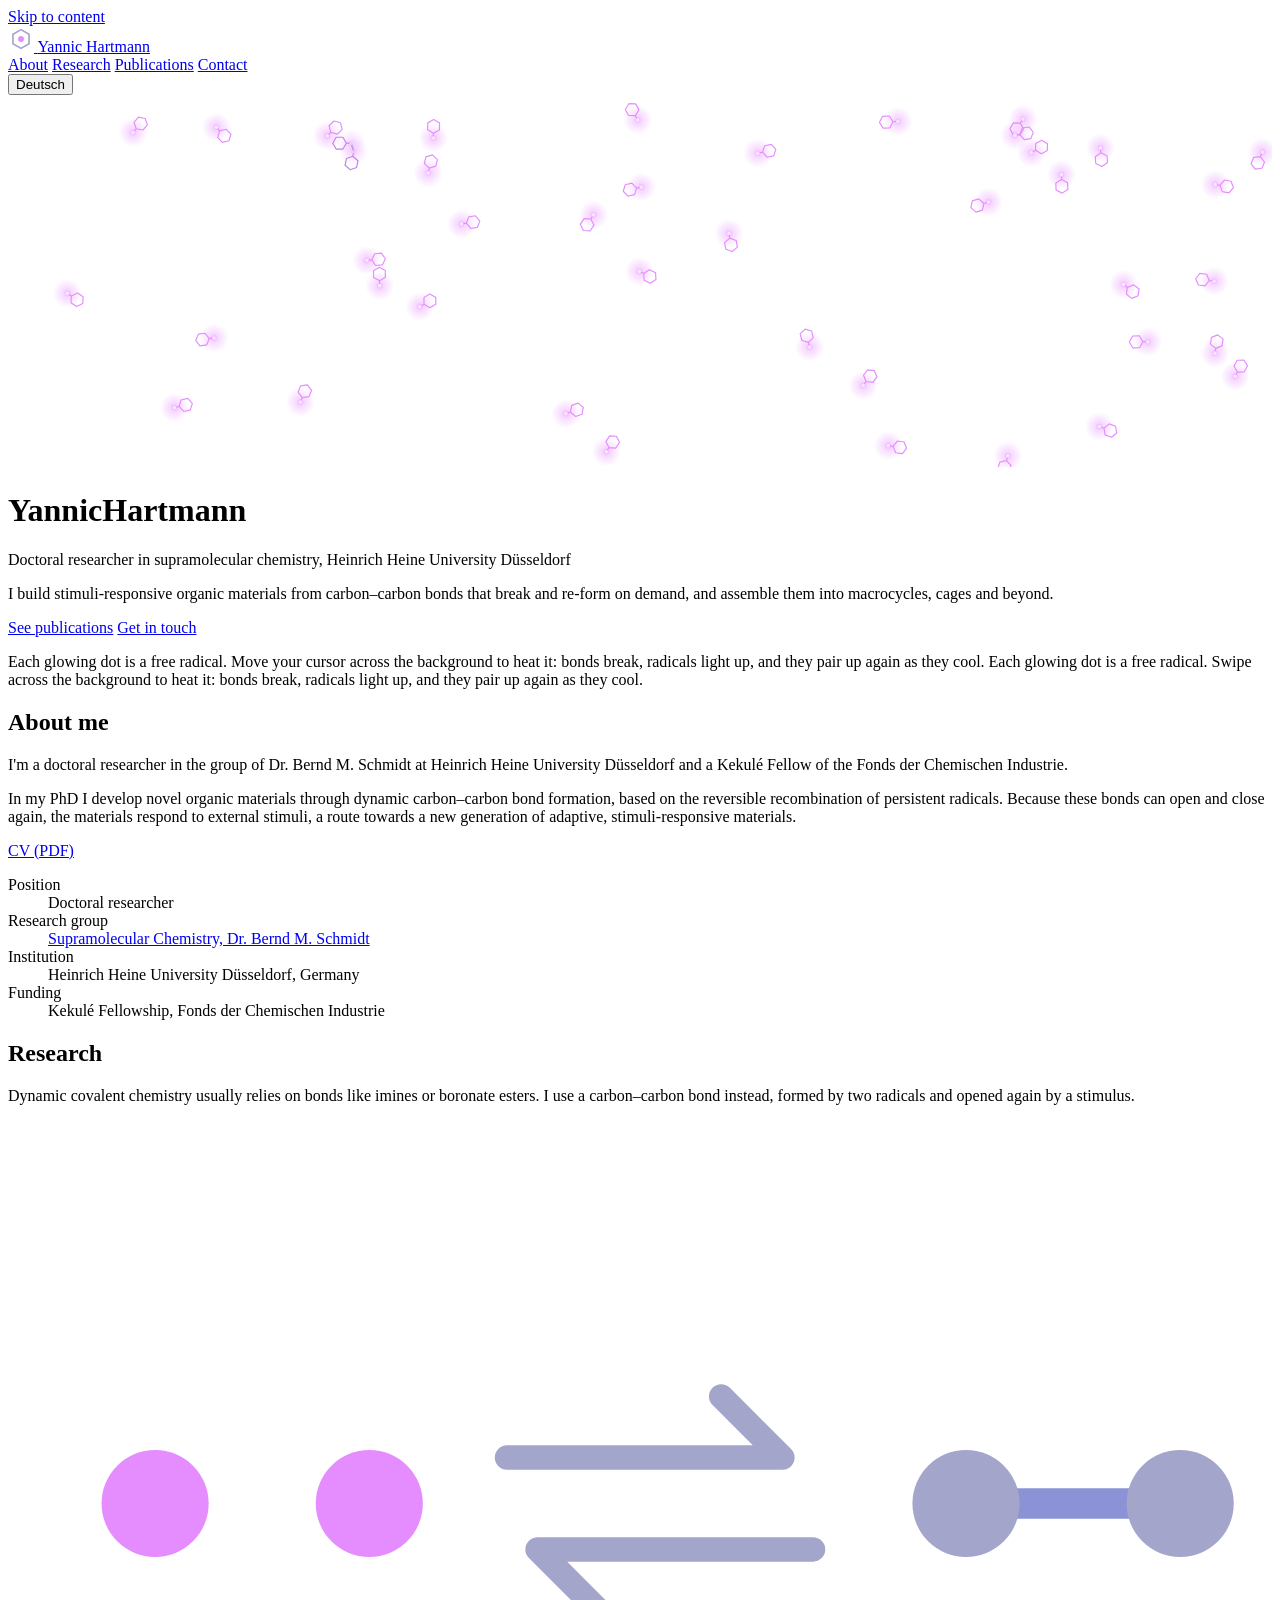
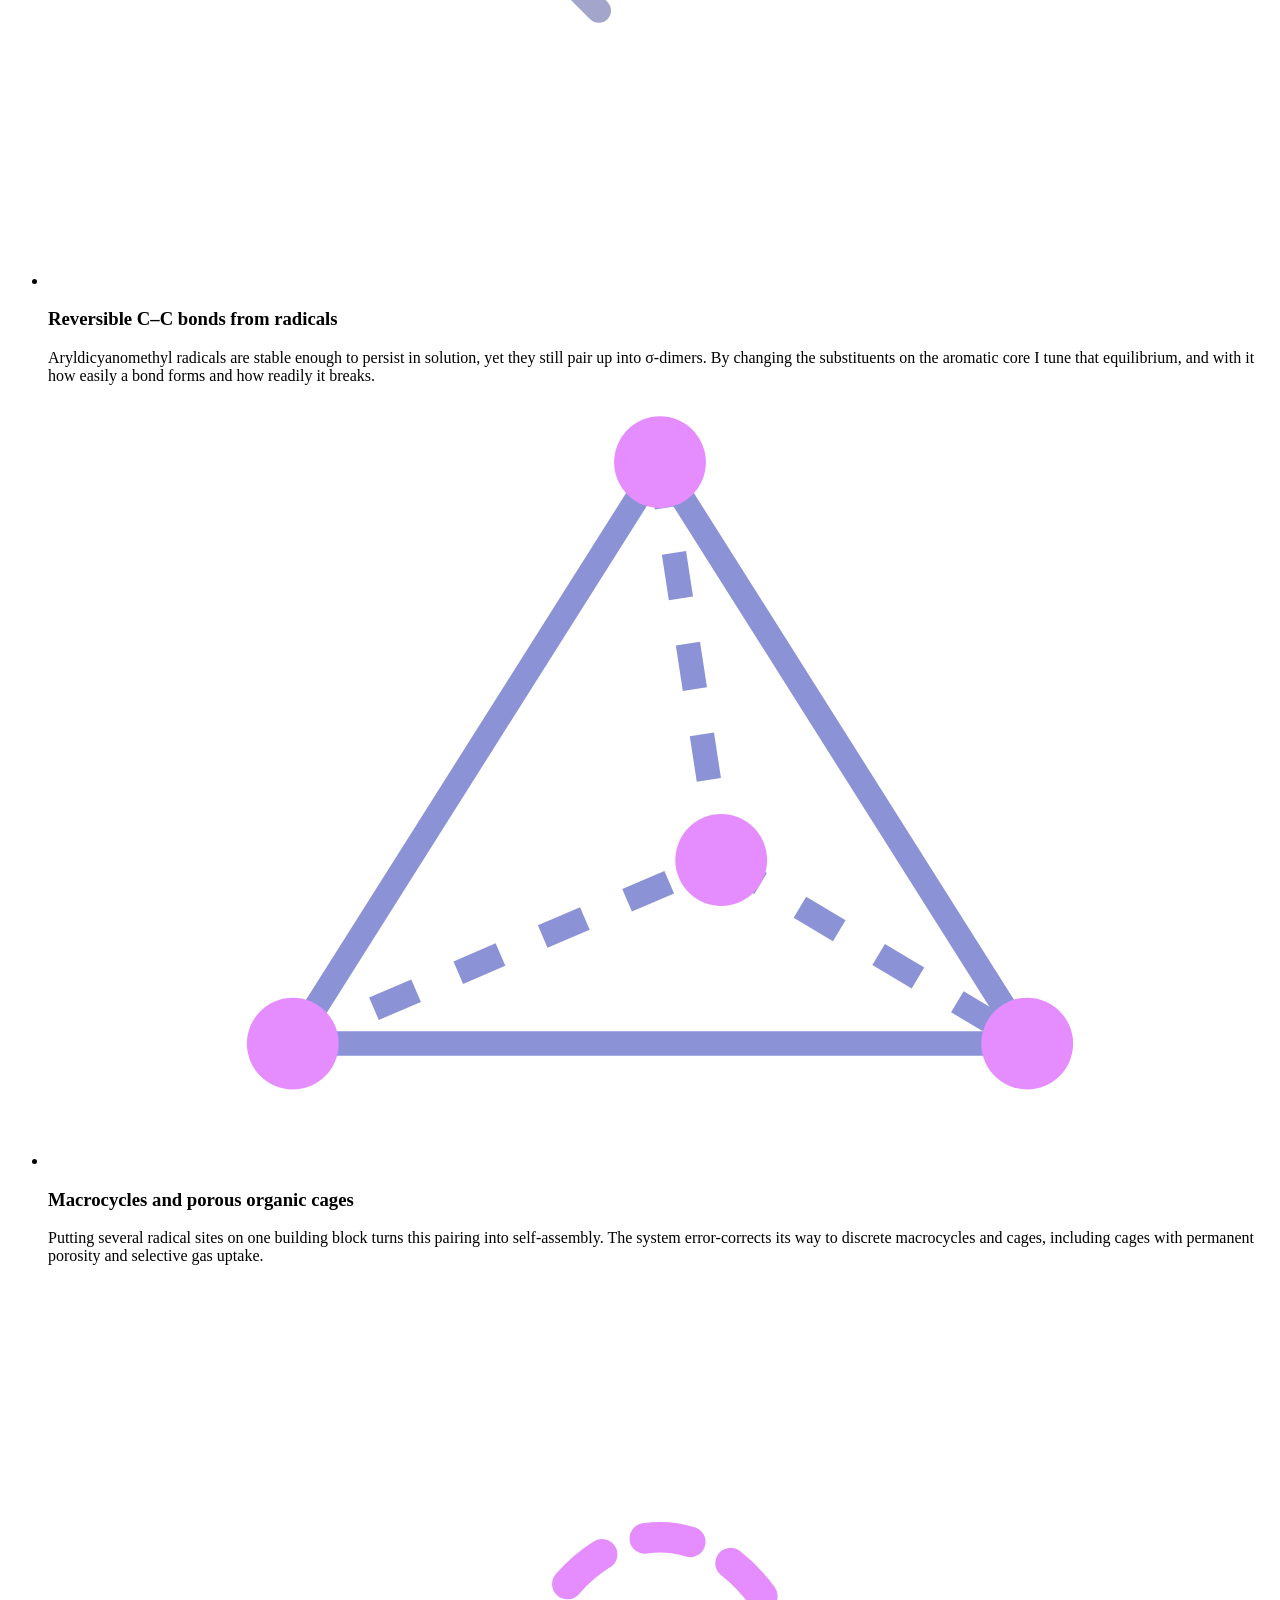
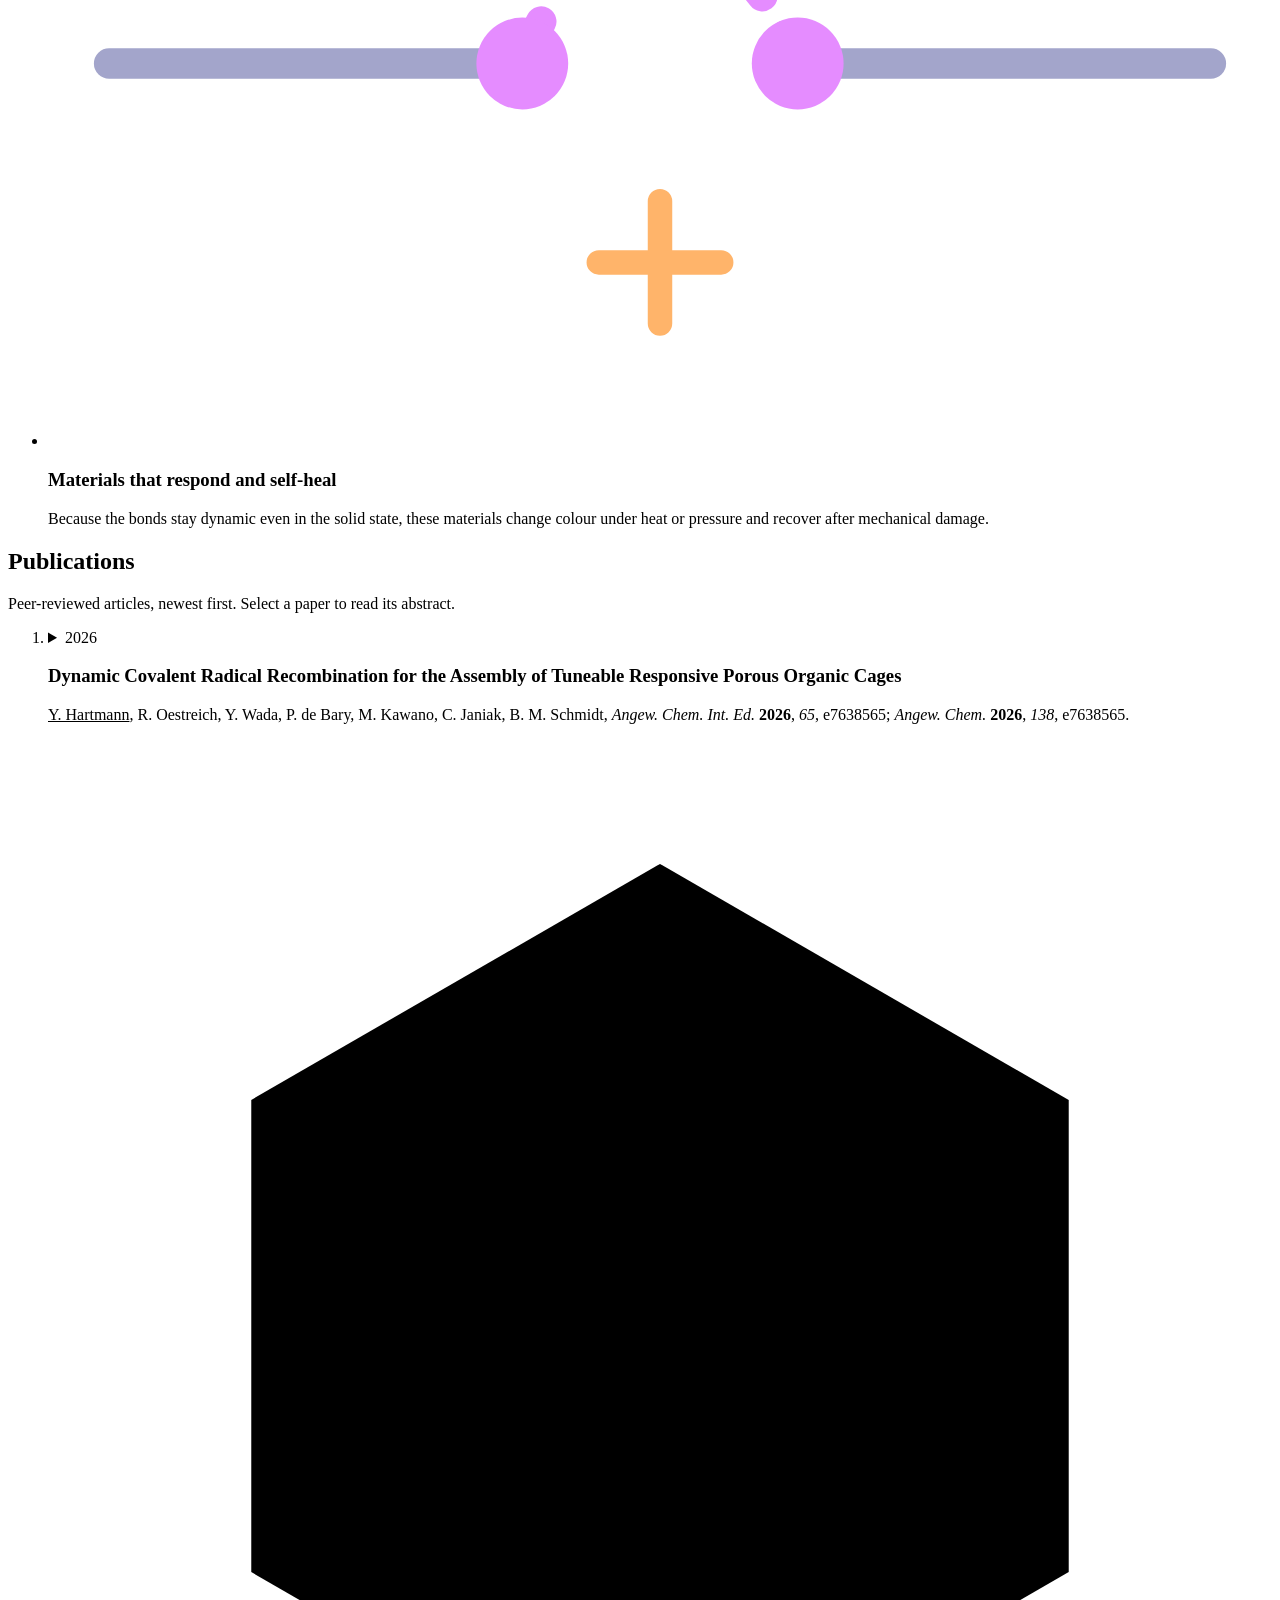
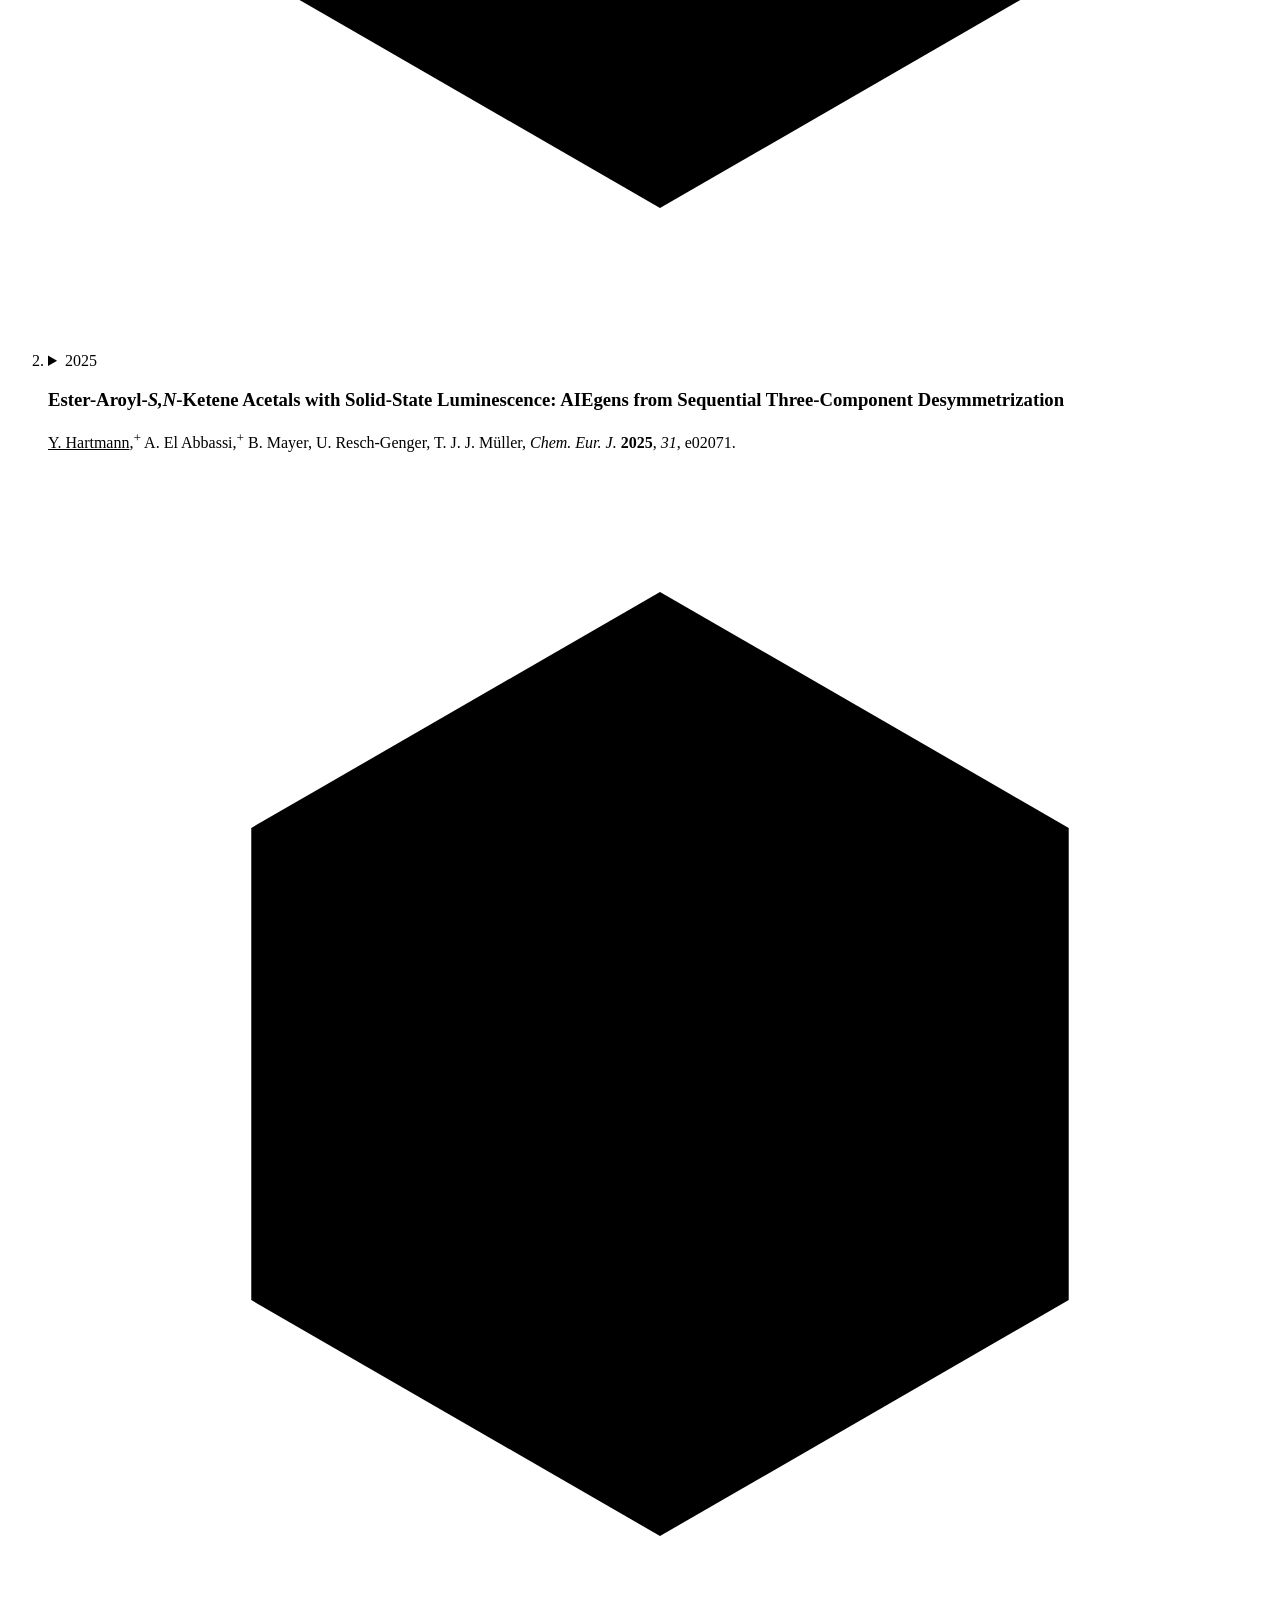
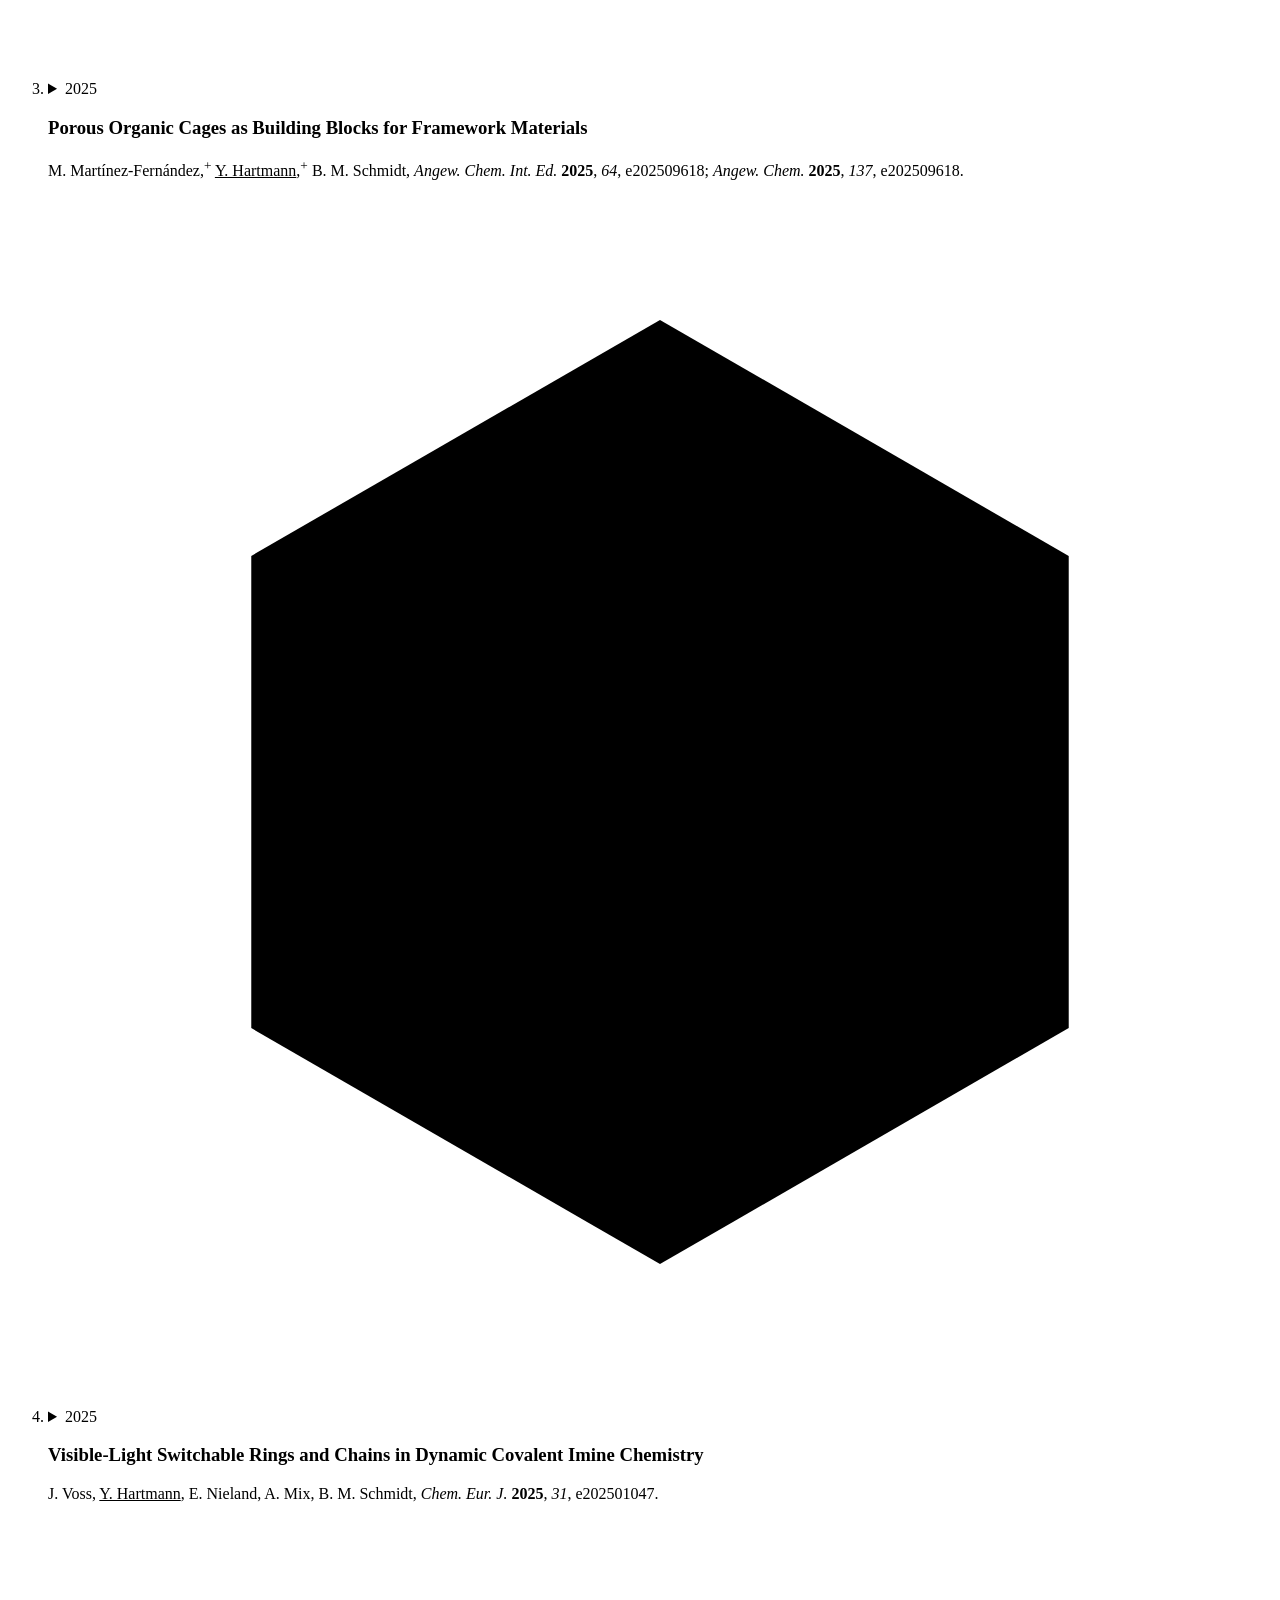
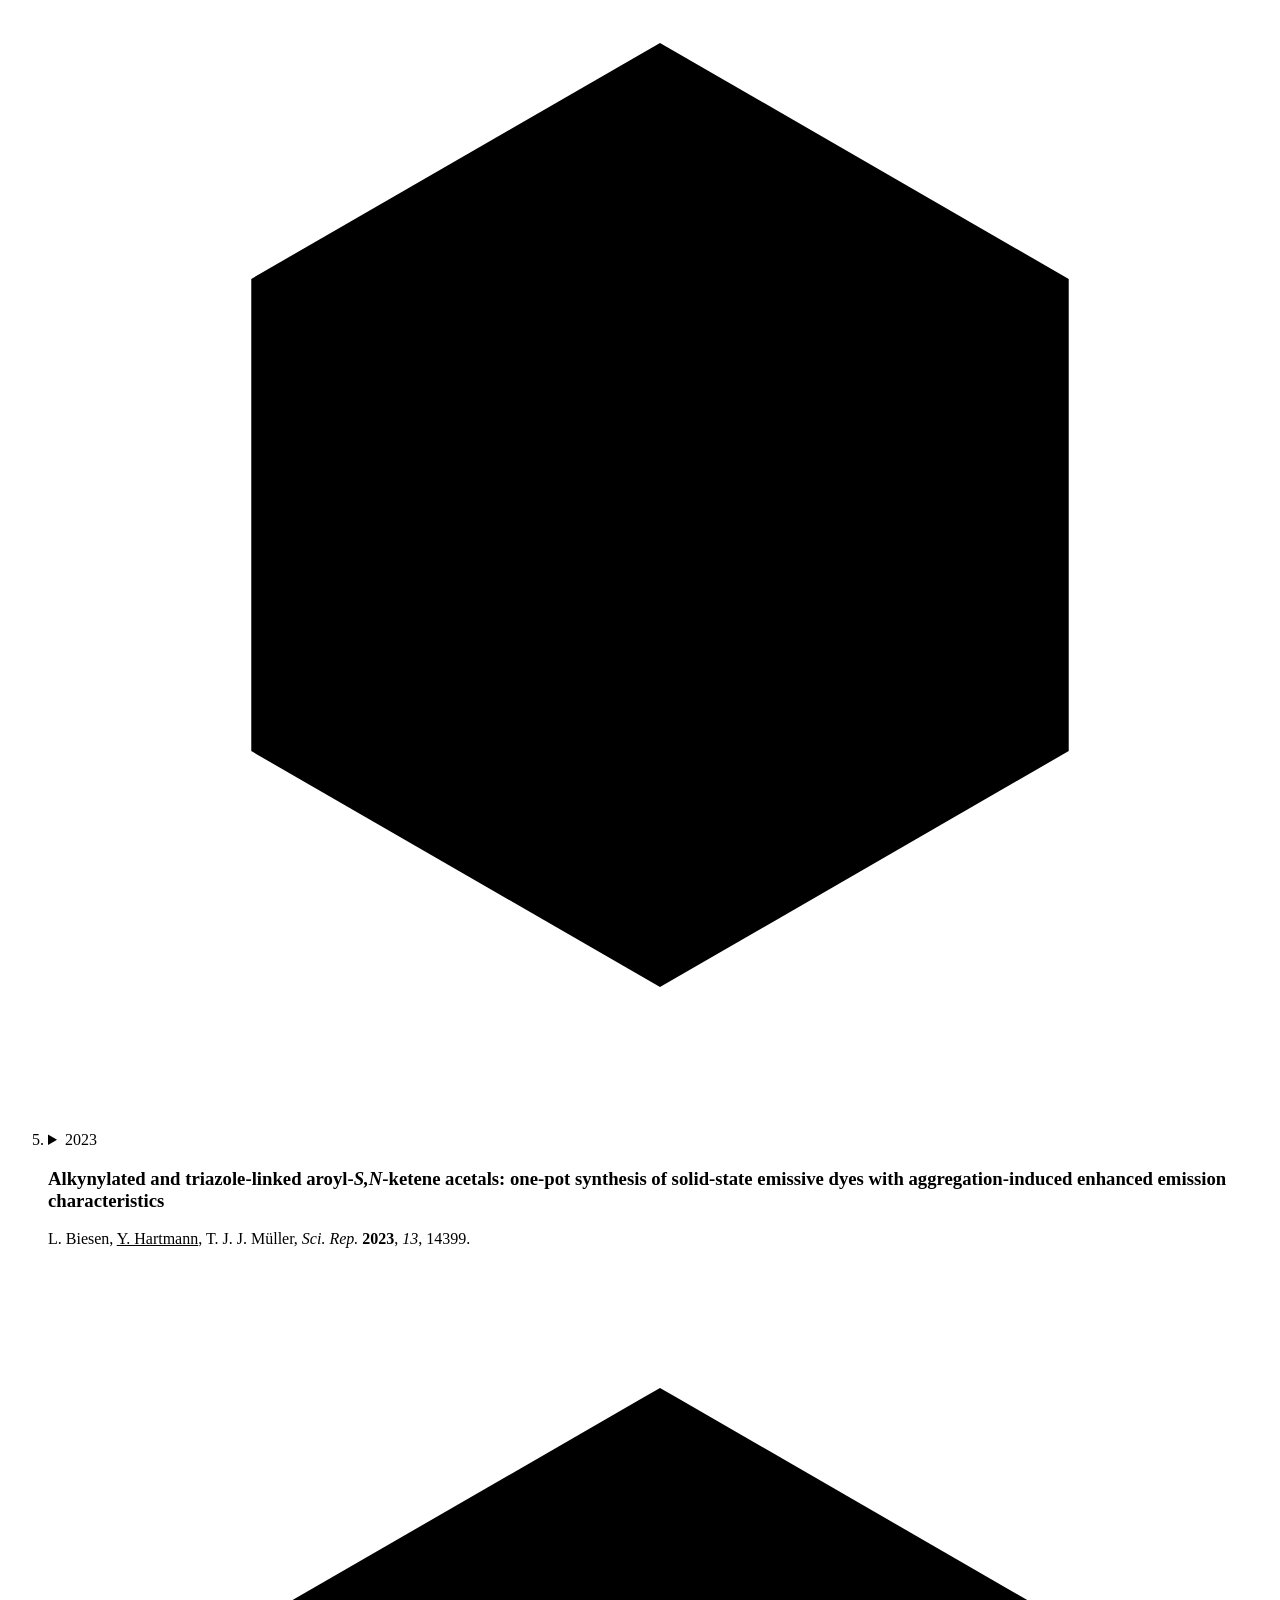
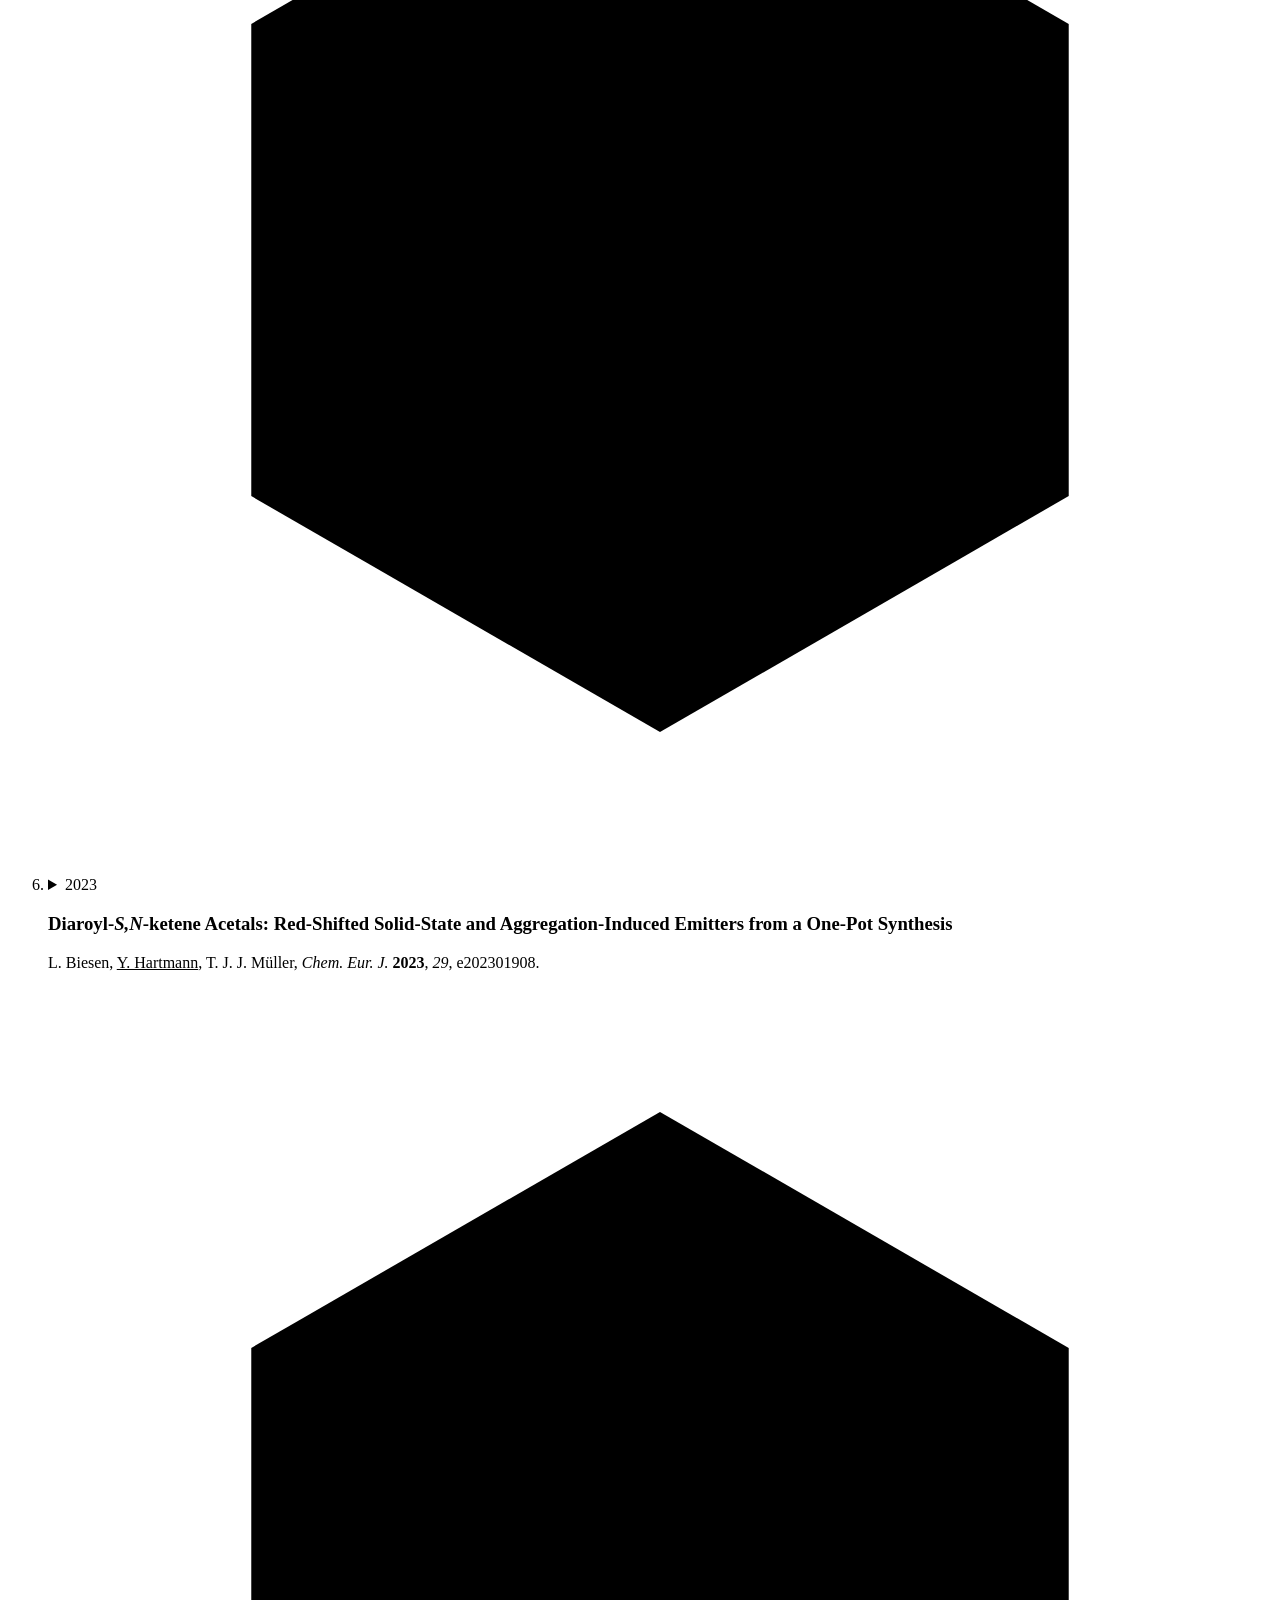
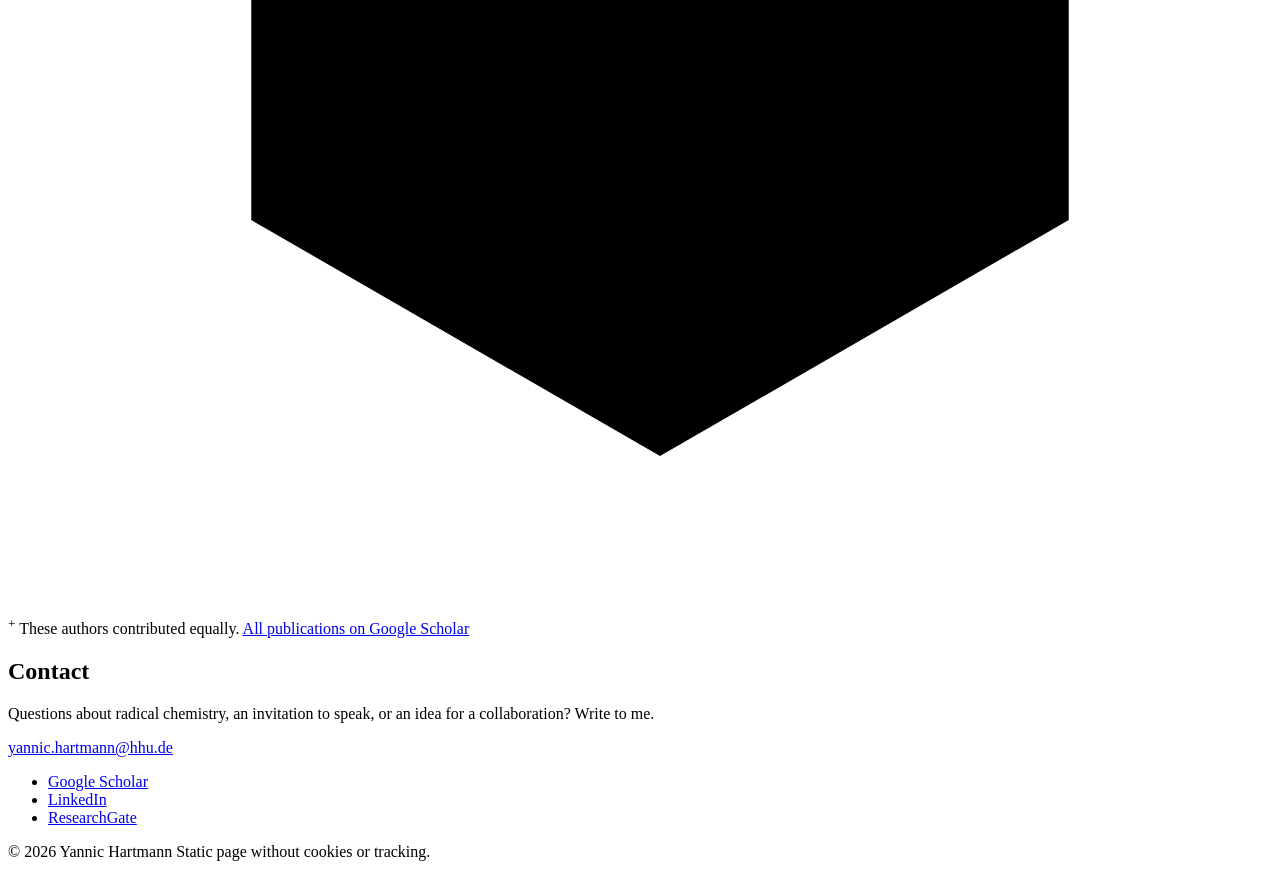
==== index.html @ 236045eb "Add LinkedIn and ResearchGate profile links Co-Authored-By: Claude Opus 5.5 <noreply@anthropic.com> " ====
<!doctype html>
<html lang="en" data-title-en="Yannic Hartmann | Chemist" data-title-de="Yannic Hartmann | Chemiker">
<head>
<meta charset="utf-8">
<meta name="viewport" content="width=device-width, initial-scale=1">
<title>Yannic Hartmann | Chemist</title>
<meta name="description" content="Yannic Hartmann, doctoral researcher at Heinrich Heine University Düsseldorf. Stimuli-responsive organic materials, macrocycles and porous organic cages built from reversible carbon–carbon bonds.">
<meta name="author" content="Yannic Hartmann">
<meta property="og:type" content="profile">
<meta property="og:title" content="Yannic Hartmann | Chemist">
<meta property="og:description" content="Stimuli-responsive organic materials, macrocycles and porous cages built from reversible carbon–carbon bonds.">
<meta name="theme-color" content="#12142e">
<link rel="icon" href="data:image/svg+xml,%3Csvg xmlns='http://www.w3.org/2000/svg' viewBox='0 0 32 32'%3E%3Crect width='32' height='32' rx='7' fill='%2312142e'/%3E%3Cpath d='M16 7l7.8 4.5v9L16 25l-7.8-4.5v-9z' fill='none' stroke='%23a3a5cb' stroke-width='2'/%3E%3Ccircle cx='16' cy='16' r='3.4' fill='%23e58cff'/%3E%3C/svg%3E">
<link rel="preload" href="assets/fonts/bricolage-grotesque.woff2" as="font" type="font/woff2" crossorigin>
<link rel="stylesheet" href="assets/site.css">

<script type="application/ld+json">
{
  "@context": "https://schema.org",
  "@type": "Person",
  "name": "Yannic Hartmann",
  "jobTitle": "Doctoral researcher",
  "email": "mailto:yannic.hartmann@hhu.de",
  "affiliation": { "@type": "CollegeOrUniversity", "name": "Heinrich Heine University Düsseldorf" },
  "alumniOf": [{ "@type": "CollegeOrUniversity", "name": "Heinrich Heine University Düsseldorf" }],
  "knowsAbout": ["Dynamic covalent chemistry", "Organic radicals", "Porous organic cages", "Macrocycles", "Stimuli-responsive materials"],
  "sameAs": [
    "https://scholar.google.com/citations?user=TXHZ7csAAAAJ",
    "https://www.linkedin.com/in/yannic-hartmann-804441383",
    "https://www.researchgate.net/profile/Yannic-Hartmann"
  ]
}
</script>
</head>
<body>
<a class="skip" href="#main" data-i18n="skip">Skip to content</a>

<header class="site-header">
  <div class="wrap">
    <a class="brand" href="#top" aria-label="Yannic Hartmann, home">
      <svg width="26" height="26" viewBox="0 0 32 32" aria-hidden="true"><path d="M16 4.5l9.9 5.75v11.5L16 27.5l-9.9-5.75v-11.5z" fill="none" stroke="#a3a5cb" stroke-width="2"/><circle cx="16" cy="16" r="3.6" fill="#e58cff"/></svg>
      <span>Yannic Hartmann</span>
    </a>
    <nav class="nav" aria-label="Main">
      <a href="#about" data-i18n="nav.about">About</a>
      <a href="#research" data-i18n="nav.research">Research</a>
      <a href="#publications" data-i18n="nav.pubs">Publications</a>
      <a href="#contact" data-i18n="nav.contact">Contact</a>
    </nav>
    <button class="lang" type="button" id="lang-toggle" aria-label="Auf Deutsch wechseln" lang="de">Deutsch</button>
  </div>
</header>

<main id="main">
  <div class="hero" id="top">
    <canvas id="net" aria-hidden="true"></canvas>
    <div class="wrap hero-content">
      <h1><span>Yannic</span><span>Hartmann</span></h1>
      <p class="role" data-i18n="hero.role">Doctoral researcher in supramolecular chemistry, Heinrich Heine University Düsseldorf</p>
      <p class="lead" data-i18n="hero.lead">I build stimuli-responsive organic materials from carbon–carbon bonds that break and re-form on demand, and assemble them into macrocycles, cages and beyond.</p>
      <div class="actions">
        <a class="btn btn-primary" href="#publications" data-i18n="hero.cta1">See publications</a>
        <a class="btn" href="#contact" data-i18n="hero.cta2">Get in touch</a>
      </div>
      <p class="hint">
        <span class="mouse" data-i18n="hero.hintMouse">Each glowing dot is a free radical. Move your cursor across the background to heat it: bonds break, radicals light up, and they pair up again as they cool.</span>
        <span class="touch" data-i18n="hero.hintTouch">Each glowing dot is a free radical. Swipe across the background to heat it: bonds break, radicals light up, and they pair up again as they cool.</span>
      </p>
    </div>
  </div>

  <section id="about">
    <div class="wrap">
      <div class="section-head">
        <h2 data-i18n="about.h">About me</h2>
      </div>
      <div class="about-grid">
        <div class="about-text">
          <p data-i18n="about.p1">I'm a doctoral researcher in the group of Dr. Bernd M. Schmidt at Heinrich Heine University Düsseldorf and a Kekulé Fellow of the Fonds der Chemischen Industrie.</p>
          <p data-i18n="about.p2">In my PhD I develop novel organic materials through dynamic carbon–carbon bond formation, based on the reversible recombination of persistent radicals. Because these bonds can open and close again, the materials respond to external stimuli, a route towards a new generation of adaptive, stimuli-responsive materials.</p>
          <a class="btn-fill" href="cv/CV_Hartmann_Yannic.pdf" target="_blank" rel="noopener" data-i18n="about.cv">CV (PDF)</a>
        </div>
        <dl class="facts">
          <div><dt data-i18n="facts.pos">Position</dt><dd data-i18n="facts.posV">Doctoral researcher</dd></div>
          <div><dt data-i18n="facts.group">Research group</dt><dd><a href="https://www.supramolekularechemie.hhu.de/en/" data-i18n="facts.groupV">Supramolecular Chemistry, Dr. Bernd M. Schmidt</a></dd></div>
          <div><dt data-i18n="facts.inst">Institution</dt><dd data-i18n="facts.instV">Heinrich Heine University Düsseldorf, Germany</dd></div>
          <div><dt data-i18n="facts.fund">Funding</dt><dd data-i18n="facts.fundV">Kekulé Fellowship, Fonds der Chemischen Industrie</dd></div>
        </dl>
      </div>
    </div>
  </section>

  <section id="research">
    <div class="wrap">
      <div class="section-head">
        <h2 data-i18n="res.h">Research</h2>
        <p data-i18n="res.intro">Dynamic covalent chemistry usually relies on bonds like imines or boronate esters. I use a carbon–carbon bond instead, formed by two radicals and opened again by a stimulus.</p>
      </div>
      <ul class="themes">
        <li class="theme">
          <svg viewBox="0 0 80 50" aria-hidden="true">
            <circle cx="7" cy="25" r="3.5" fill="#e58cff"/><circle cx="21" cy="25" r="3.5" fill="#e58cff"/>
            <path d="M30 22h18l-4-4M50 28H32l4 4" fill="none" stroke="#a3a5cb" stroke-width="1.6" stroke-linecap="round" stroke-linejoin="round"/>
            <line x1="61" y1="25" x2="73" y2="25" stroke="#8b93d6" stroke-width="2"/>
            <circle cx="60" cy="25" r="3.5" fill="#a3a5cb"/><circle cx="74" cy="25" r="3.5" fill="#a3a5cb"/>
          </svg>
          <h3 data-i18n="res.t1">Reversible C–C bonds from radicals</h3>
          <p data-i18n="res.p1">Aryldicyanomethyl radicals are stable enough to persist in solution, yet they still pair up into σ-dimers. By changing the substituents on the aromatic core I tune that equilibrium, and with it how easily a bond forms and how readily it breaks.</p>
        </li>
        <li class="theme">
          <svg viewBox="0 0 80 50" aria-hidden="true">
            <g fill="none" stroke="#8b93d6" stroke-width="1.6" stroke-linejoin="round">
              <path d="M40 4L16 42L64 42Z"/><path d="M40 4L44 30L16 42M44 30L64 42" stroke-dasharray="3 3"/>
            </g>
            <circle cx="40" cy="4" r="3" fill="#e58cff"/><circle cx="16" cy="42" r="3" fill="#e58cff"/><circle cx="64" cy="42" r="3" fill="#e58cff"/><circle cx="44" cy="30" r="3" fill="#e58cff"/>
          </svg>
          <h3 data-i18n="res.t2">Macrocycles and porous organic cages</h3>
          <p data-i18n="res.p2">Putting several radical sites on one building block turns this pairing into self-assembly. The system error-corrects its way to discrete macrocycles and cages, including cages with permanent porosity and selective gas uptake.</p>
        </li>
        <li class="theme">
          <svg viewBox="0 0 80 50" aria-hidden="true">
            <line x1="4" y1="25" x2="30" y2="25" stroke="#a3a5cb" stroke-width="2" stroke-linecap="round"/>
            <line x1="50" y1="25" x2="76" y2="25" stroke="#a3a5cb" stroke-width="2" stroke-linecap="round"/>
            <path d="M31 25C35 14 45 14 49 25" fill="none" stroke="#e58cff" stroke-width="2" stroke-dasharray="3 3" stroke-linecap="round"/>
            <circle cx="31" cy="25" r="3" fill="#e58cff"/><circle cx="49" cy="25" r="3" fill="#e58cff"/>
            <path d="M40 34v8M36 38h8" stroke="#ffb46a" stroke-width="1.6" stroke-linecap="round"/>
          </svg>
          <h3 data-i18n="res.t3">Materials that respond and self-heal</h3>
          <p data-i18n="res.p3">Because the bonds stay dynamic even in the solid state, these materials change colour under heat or pressure and recover after mechanical damage.</p>
        </li>
      </ul>
    </div>
  </section>

  <section id="publications">
    <div class="wrap">
      <div class="section-head">
        <h2 data-i18n="pub.h">Publications</h2>
        <p data-i18n="pub.intro">Peer-reviewed articles, newest first. Select a paper to read its abstract.</p>
      </div>
      <ol class="pubs-list">
      <li class="pub">
        <details class="pub-d" id="pub-6">
          <summary>
            <span class="pub-year">2026</span>
            <span class="pub-head">
              <h3 class="pub-title">Dynamic Covalent Radical Recombination for the Assembly of Tuneable Responsive Porous Organic Cages</h3>
              <span class="pub-cite"><u>Y. Hartmann</u>, R. Oestreich, Y. Wada, P. de Bary, M. Kawano, C. Janiak, B. M. Schmidt, <i>Angew. Chem. Int. Ed.</i> <b>2026</b>, <i>65</i>, e7638565; <i>Angew. Chem.</i> <b>2026</b>, <i>138</i>, e7638565.</span>
            </span>
            <span class="pub-thumb"><img src="assets/pubs/2026-angew-cages.webp" alt="" loading="lazy" decoding="async"></span>
            <span class="pub-toggle"><svg viewBox="0 0 28 28" aria-hidden="true"><path class="hx" d="M14 3.2l9.35 5.4v10.8L14 24.8l-9.35-5.4V8.6z"/><circle class="dot" cx="14" cy="14" r="3.4"/></svg></span>
          </summary>
          <div class="pub-body has-fig">
          <div class="pub-abs">
            <p class="pub-label" data-i18n="pub.abstract">Abstract</p>
            <p>The construction of discrete organic cages via radical recombination offers a powerful yet underexplored route toward <i>stimuli</i>-responsive, C–C-linked molecular architectures. Here, we introduce aryldicyanomethyl radical dynamic covalent chemistry as a general strategy for the controlled assembly of porous organic cages. Systematic variation of a single substituent governs both radical and σ-bond stability as well as the resulting cage geometry, enabling precise, substituent-dependent control over cage topology and responsiveness. A thiophenoxy-substituted monomer <b>S</b> selectively affords a discrete Tri<sup>2</sup> dimer in 99% yield, whereas the <i>N</i>-methylaniline-substituted analogue <b>N</b> forms the tetrahedral Tri<sup>4</sup> tetramer in 83% yield. <b>N<sup>4</sup></b> possesses permanent porosity and pronounced selectivity for CO<sub>2</sub> and H<sub>2</sub> over CH<sub>4</sub> and N<sub>2</sub>, as confirmed by gas sorption experiments, arising from narrow pore apertures and strong host–guest interactions. Both cages display reversible mechano- and thermochromic behaviour. Moreover, the combination of a highly dynamic bond formation process with three-dimensional preorganisation of the cage enables efficient self-healing, which is markedly accelerated upon exposure to THF vapour. Collectively, these results establish radical recombination as an unexplored dynamic covalent motif for the synthesis of responsive organic cage architectures, enabling substituent-dependent fine-tuning of topology, stability, and material function through simple substituent modification.</p>
            <a class="btn-fill" href="https://doi.org/10.1002/anie.7638565" target="_blank" rel="noopener" data-i18n="pub.read">Read the paper</a>
            <p class="pub-credit">Abstract and graphical abstract © 2026 The Authors, <i>Angew. Chem. Int. Ed.</i>, Wiley-VCH, CC BY 4.0.</p>
          </div>
          <figure class="pub-fig"><img src="assets/pubs/2026-angew-cages.webp" width="1400" height="1160" alt="Graphical abstract: a tetrahedral porous organic cage assembled from aryldicyanomethyl radical building blocks" loading="lazy" decoding="async"></figure>
          </div>
        </details>
      </li>
      <li class="pub">
        <details class="pub-d" id="pub-5">
          <summary>
            <span class="pub-year">2025</span>
            <span class="pub-head">
              <h3 class="pub-title">Ester-Aroyl-<i>S,N</i>-Ketene Acetals with Solid-State Luminescence: AIEgens from Sequential Three-Component Desymmetrization</h3>
              <span class="pub-cite"><u>Y. Hartmann</u>,<sup>+</sup> A. El Abbassi,<sup>+</sup> B. Mayer, U. Resch-Genger, T. J. J. Müller, <i>Chem. Eur. J.</i> <b>2025</b>, <i>31</i>, e02071.</span>
            </span>
            <span class="pub-thumb"><img src="assets/pubs/2025-chem-aiegens.webp" alt="" loading="lazy" decoding="async"></span>
            <span class="pub-toggle"><svg viewBox="0 0 28 28" aria-hidden="true"><path class="hx" d="M14 3.2l9.35 5.4v10.8L14 24.8l-9.35-5.4V8.6z"/><circle class="dot" cx="14" cy="14" r="3.4"/></svg></span>
          </summary>
          <div class="pub-body has-fig">
          <div class="pub-abs">
            <p class="pub-label" data-i18n="pub.abstract">Abstract</p>
            <p>Di(hetero)aroyl dichlorides are desymmetrized upon sequential reaction with alcohols and 2-methyl <i>N</i>-benzyl thiazolium salts within the course of a one-pot three-component reaction yielding ester-substituted aroyl-<i>S,N</i>-ketene acetals under mild conditions in good yields. A prerequisite for the concise one-pot process is the different nucleophilicity of the alcohols and in situ generated <i>S,N</i>-ketene acetals. The resulting compounds are merocyanines with dominant charge-transfer absorption bands which are fluorescent in the solid state, but not in solution. In water/ethanol solvent mixtures of increasing water content, the water-insoluble dyes display typical aggregation-induced emission (AIE) characteristics. The water fraction inducing AIE as well as the emission color, and fluorescence quantum yield (Φ<sub>f</sub>) of the aggregated dyes can be controlled by the alcohol part of the ester moiety. Encapsulation into polystyrene nanoparticles can lead to a considerable increase of the fluorescence quantum yield Φ<sub>f</sub> to 30% as shown for a representatively chosen dye revealing the highest Φ<sub>f</sub> of 11% within the dye series in the water/ethanol mixtures and enabling the usage of these dyes as fluorescent reporters in aqueous environments.</p>
            <a class="btn-fill" href="https://doi.org/10.1002/chem.202502071" target="_blank" rel="noopener" data-i18n="pub.read">Read the paper</a>
            <p class="pub-credit">Abstract and graphical abstract © 2025 The Authors, <i>Chem. Eur. J.</i>, Wiley-VCH, CC BY 4.0.</p>
          </div>
          <figure class="pub-fig"><img src="assets/pubs/2025-chem-aiegens.webp" width="394" height="127" alt="Graphical abstract: one-pot desymmetrising synthesis of ester-aroyl-S,N-ketene acetals with aggregation-induced emission" loading="lazy" decoding="async"></figure>
          </div>
        </details>
      </li>
      <li class="pub">
        <details class="pub-d" id="pub-4">
          <summary>
            <span class="pub-year">2025</span>
            <span class="pub-head">
              <h3 class="pub-title">Porous Organic Cages as Building Blocks for Framework Materials</h3>
              <span class="pub-cite">M. Martínez-Fernández,<sup>+</sup> <u>Y. Hartmann</u>,<sup>+</sup> B. M. Schmidt, <i>Angew. Chem. Int. Ed.</i> <b>2025</b>, <i>64</i>, e202509618; <i>Angew. Chem.</i> <b>2025</b>, <i>137</i>, e202509618.</span>
            </span>
            <span class="pub-thumb"><img src="assets/pubs/2025-angew-review.webp" alt="" loading="lazy" decoding="async"></span>
            <span class="pub-toggle"><svg viewBox="0 0 28 28" aria-hidden="true"><path class="hx" d="M14 3.2l9.35 5.4v10.8L14 24.8l-9.35-5.4V8.6z"/><circle class="dot" cx="14" cy="14" r="3.4"/></svg></span>
          </summary>
          <div class="pub-body has-fig">
          <div class="pub-abs">
            <p class="pub-label" data-i18n="pub.abstract">Abstract</p>
            <p>Confined nanospaces play a fundamental role in nature, inspiring synthetic analogues that emulate biological precision and efficiency. Among these, porous crystalline materials such as covalent organic frameworks (COFs), metal-organic frameworks (MOFs), and molecular cage compounds have emerged as powerful platforms for catalysis, separation, and energy storage. Recent developments highlight the potential of porous organic cages (POCs) as modular building blocks for the construction of advanced materials. In this Minireview, their integration into extended frameworks, such as Cage-COFs and Cage-MOFs, is described, as they allow precise control over porosity and enhance chemical robustness. These hybrids merge the structural regularity of COFs with the discrete functionality of cages, enabling the design of lightweight, hierarchically organised materials. In addition, cage-containing polymers and supramolecular frameworks are discussed. Collectively, these developments position POCs as versatile synthons for next-generation porous materials, unlocking pathways toward functional, adaptive, and recyclable architectures.</p>
            <a class="btn-fill" href="https://doi.org/10.1002/anie.202509618" target="_blank" rel="noopener" data-i18n="pub.read">Read the paper</a>
            <p class="pub-credit">Abstract and graphical abstract © 2025 The Authors, <i>Angew. Chem. Int. Ed.</i>, Wiley-VCH, CC BY 4.0.</p>
          </div>
          <figure class="pub-fig"><img src="assets/pubs/2025-angew-review.webp" width="1400" height="1144" alt="Graphical abstract: porous organic cages linked into cage-COFs, cage-MOFs, cage-POPs and cage-polymer materials" loading="lazy" decoding="async"></figure>
          </div>
        </details>
      </li>
      <li class="pub">
        <details class="pub-d" id="pub-3">
          <summary>
            <span class="pub-year">2025</span>
            <span class="pub-head">
              <h3 class="pub-title">Visible-Light Switchable Rings and Chains in Dynamic Covalent Imine Chemistry</h3>
              <span class="pub-cite">J. Voss, <u>Y. Hartmann</u>, E. Nieland, A. Mix, B. M. Schmidt, <i>Chem. Eur. J.</i> <b>2025</b>, <i>31</i>, e202501047.</span>
            </span>
            <span class="pub-thumb"><img src="assets/pubs/2025-chem-imine.webp" alt="" loading="lazy" decoding="async"></span>
            <span class="pub-toggle"><svg viewBox="0 0 28 28" aria-hidden="true"><path class="hx" d="M14 3.2l9.35 5.4v10.8L14 24.8l-9.35-5.4V8.6z"/><circle class="dot" cx="14" cy="14" r="3.4"/></svg></span>
          </summary>
          <div class="pub-body has-fig">
          <div class="pub-abs">
            <p class="pub-label" data-i18n="pub.abstract">Abstract</p>
            <p>The self-assembly of red-light switchable, functionalised <i>ortho</i>-difluoroazobenzene isomers <i>E</i>-/<i>Z</i>-<b>A</b> with aliphatic diamines exhibits an alternating match/mismatch behaviour depending on the diamine's chain length. While even-numbered diamines exclusively form imine macrocycles with the <i>Z</i>-configured azobenzene isomer, odd-numbered diamines form photoswitchable, defined macrocycles. The formation of <i>Z</i>,<i>Z</i>-<b>A<sup>2</sup>X<sup>2</sup></b>-type macrocycles was demonstrated with butane-1,4- (<b>B</b>) and hexane-1,6-diamine (<b>H</b>), while additionally <i>E</i>,<i>E</i>-<b>A<sup>2</sup>X<sup>2</sup></b>-type macrocycles were obtained with propane-1,3- (<b>Pr</b>), pentane-1,5-diamine (<b>Pe</b>), and diethylene glycol bisamine (<b>O</b>), validated by single-crystal X-ray structures of <i>E</i>,<i>E</i>-<b>A<sup>2</sup>Pr<sup>2</sup></b> and <i>E</i>,<i>E</i>-<b>A<sup>2</sup>O<sup>2</sup></b>. The observed reactivity differences arise from the preferred conformations of the flexible diamines in solution, which alternate predictably with odd and even numbers of methylene groups, investigated by <sup>19</sup>F-DOSY NMR experiments, MALDI-MS measurements, and UV/Vis spectroscopy. These findings provide detailed insight into photoresponsive self-assembled systems and highlight the potential of azobenzenes in dynamic covalent chemistry, offering new opportunities for controlling structure and function in adaptive materials.</p>
            <a class="btn-fill" href="https://doi.org/10.1002/chem.202501047" target="_blank" rel="noopener" data-i18n="pub.read">Read the paper</a>
            <p class="pub-credit">Abstract and graphical abstract © 2025 The Authors, <i>Chem. Eur. J.</i>, Wiley-VCH, CC BY 4.0.</p>
          </div>
          <figure class="pub-fig"><img src="assets/pubs/2025-chem-imine.webp" width="1400" height="788" alt="Graphical abstract: red-light switchable azobenzene dialdehyde forming imine macrocycles with even- and odd-numbered diamines" loading="lazy" decoding="async"></figure>
          </div>
        </details>
      </li>
      <li class="pub">
        <details class="pub-d" id="pub-2">
          <summary>
            <span class="pub-year">2023</span>
            <span class="pub-head">
              <h3 class="pub-title">Alkynylated and triazole-linked aroyl-<i>S,N</i>-ketene acetals: one-pot synthesis of solid-state emissive dyes with aggregation-induced enhanced emission characteristics</h3>
              <span class="pub-cite">L. Biesen, <u>Y. Hartmann</u>, T. J. J. Müller, <i>Sci. Rep.</i> <b>2023</b>, <i>13</i>, 14399.</span>
            </span>
            
            <span class="pub-toggle"><svg viewBox="0 0 28 28" aria-hidden="true"><path class="hx" d="M14 3.2l9.35 5.4v10.8L14 24.8l-9.35-5.4V8.6z"/><circle class="dot" cx="14" cy="14" r="3.4"/></svg></span>
          </summary>
          <div class="pub-body">
          <div class="pub-abs">
            <p class="pub-label" data-i18n="pub.abstract">Abstract</p>
            <p>Alkynylated aroyl-<i>S,N</i>-ketene acetals are readily synthesized in mostly excellent yields by a Sonogashira reaction resulting in a substance library of more than 20 examples. Upon expansion of the reaction sequence by deprotection and concatenating of the copper-click reaction in a one-pot fashion, a library of 11 triazole-ligated aroyl-<i>S,N</i>-ketene acetals is readily accessible. All derivatives show pronounced solid-state emission and aggregation-induced emission properties depending on the nature of the alkynyl or the triazole substituents.</p>
            <a class="btn-fill" href="https://doi.org/10.1038/s41598-023-41146-w" target="_blank" rel="noopener" data-i18n="pub.read">Read the paper</a>
            <p class="pub-credit">Abstract © 2023 The Authors, <i>Sci. Rep.</i>, Springer Nature, CC BY 4.0.</p>
          </div>
          </div>
        </details>
      </li>
      <li class="pub">
        <details class="pub-d" id="pub-1">
          <summary>
            <span class="pub-year">2023</span>
            <span class="pub-head">
              <h3 class="pub-title">Diaroyl-<i>S,N</i>-ketene Acetals: Red-Shifted Solid-State and Aggregation-Induced Emitters from a One-Pot Synthesis</h3>
              <span class="pub-cite">L. Biesen, <u>Y. Hartmann</u>, T. J. J. Müller, <i>Chem. Eur. J.</i> <b>2023</b>, <i>29</i>, e202301908.</span>
            </span>
            <span class="pub-thumb"><img src="assets/pubs/2023-chem-diaroyl.webp" alt="" loading="lazy" decoding="async"></span>
            <span class="pub-toggle"><svg viewBox="0 0 28 28" aria-hidden="true"><path class="hx" d="M14 3.2l9.35 5.4v10.8L14 24.8l-9.35-5.4V8.6z"/><circle class="dot" cx="14" cy="14" r="3.4"/></svg></span>
          </summary>
          <div class="pub-body has-fig">
          <div class="pub-abs">
            <p class="pub-label" data-i18n="pub.abstract">Abstract</p>
            <p>Symmetric and unsymmetric diaroyl-<i>S,N</i>-ketene acetals can be readily accessed in consecutive syntheses in good to excellent yields by exploiting the inherent nucleophilic character of the methine position. Different aroyl-<i>S,N</i>-ketene acetals as well as acid chlorides yield a library of 19 diaroyl compounds with substitution and linker pattern-tunable emission properties, leading to a significant red-shift of emission in the solid and aggregated state, which was thoroughly investigated. Additionally, the stability of the luminescent aggregates is highly increased. In a follow-up one-pot procedure, pyrazolo-<i>S,N</i>-ketene acetals can easily be accessed employing a nucleophilic cyclocondensation.</p>
            <a class="btn-fill" href="https://doi.org/10.1002/chem.202301908" target="_blank" rel="noopener" data-i18n="pub.read">Read the paper</a>
            <p class="pub-credit">Abstract and graphical abstract © 2023 The Authors, <i>Chem. Eur. J.</i>, Wiley-VCH, CC BY-NC-ND 4.0.</p>
          </div>
          <figure class="pub-fig"><img src="assets/pubs/2023-chem-diaroyl.webp" width="500" height="454" alt="Graphical abstract: aroylation of aroyl-S,N-ketene acetals gives red-shifted solid-state and AIE emitters" loading="lazy" decoding="async"></figure>
          </div>
        </details>
      </li>
      </ol>
      <div class="pubs-foot">
        <span data-i18n="pub.legend"><sup>+</sup> These authors contributed equally.</span>
        <span><a href="https://scholar.google.com/citations?user=TXHZ7csAAAAJ" target="_blank" rel="noopener" data-i18n="pub.scholar">All publications on Google Scholar</a></span>
      </div>
    </div>
  </section>

  <section id="contact" class="contact">
    <div class="wrap">
      <div class="section-head">
        <h2 data-i18n="con.h">Contact</h2>
      </div>
      <p data-i18n="con.p">Questions about radical chemistry, an invitation to speak, or an idea for a collaboration? Write to me.</p>
      <a class="mail" href="mailto:yannic.hartmann@hhu.de">yannic.hartmann@hhu.de</a>
      <ul class="profiles">
        <li><a href="https://scholar.google.com/citations?user=TXHZ7csAAAAJ" target="_blank" rel="noopener">Google Scholar</a></li>
        <li><a href="https://www.linkedin.com/in/yannic-hartmann-804441383" target="_blank" rel="noopener">LinkedIn</a></li>
        <li><a href="https://www.researchgate.net/profile/Yannic-Hartmann" target="_blank" rel="noopener">ResearchGate</a></li>
      </ul>
    </div>
  </section>
</main>

<footer class="site-footer">
  <div class="wrap">
    <span>© 2026 Yannic Hartmann</span>
    <span data-i18n="foot.note">Static page without cookies or tracking.</span>
  </div>
</footer>

<script>
/* ================= Language switch (EN default, DE optional) ================= */
(function () {
  var de = {
    "skip": "Zum Inhalt springen",
    "nav.about": "Über mich",
    "nav.research": "Forschung",
    "nav.pubs": "Publikationen",
    "nav.contact": "Kontakt",
    "hero.role": "Doktorand in der Supramolekularen Chemie, Heinrich-Heine-Universität Düsseldorf",
    "hero.lead": "Ich entwickle stimuli-responsive organische Materialien aus Kohlenstoff–Kohlenstoff-Bindungen, die auf Kommando brechen und sich neu bilden – und baue daraus Makrozyklen, Käfige und mehr.",
    "hero.cta1": "Zu den Publikationen",
    "hero.cta2": "Kontakt aufnehmen",
    "hero.hintMouse": "Jeder leuchtende Punkt ist ein freies Radikal. Fahren Sie mit der Maus über den Hintergrund, um ihn zu erhitzen: Bindungen brechen, Radikale leuchten auf und finden beim Abkühlen wieder zusammen.",
    "hero.hintTouch": "Jeder leuchtende Punkt ist ein freies Radikal. Wischen Sie über den Hintergrund, um ihn zu erhitzen: Bindungen brechen, Radikale leuchten auf und finden beim Abkühlen wieder zusammen.",
    "about.h": "Über mich",
    "about.p1": "Ich bin Doktorand im Arbeitskreis von Dr. Bernd M. Schmidt an der Heinrich-Heine-Universität Düsseldorf und Kekulé-Stipendiat des Fonds der Chemischen Industrie.",
    "about.p2": "In meiner Promotion entwickle ich neuartige organische Materialien über dynamische Kohlenstoff–Kohlenstoff-Bindungsknüpfung, basierend auf der reversiblen Rekombination persistenter Radikale. Weil sich diese Bindungen öffnen und wieder schließen können, reagieren die Materialien auf äußere Reize – ein Weg zu einer neuen Generation adaptiver, stimuli-responsiver Materialien.",
    "about.cv": "Lebenslauf (PDF)",
    "facts.pos": "Position",
    "facts.posV": "Doktorand",
    "facts.group": "Arbeitskreis",
    "facts.groupV": "Supramolekulare Chemie, Dr. Bernd M. Schmidt",
    "facts.inst": "Institution",
    "facts.instV": "Heinrich-Heine-Universität Düsseldorf",
    "facts.fund": "Förderung",
    "facts.fundV": "Kekulé-Stipendium, Fonds der Chemischen Industrie",
    "res.h": "Forschung",
    "res.intro": "Dynamisch kovalente Chemie setzt meist auf Bindungen wie Imine oder Boronsäureester. Ich nutze stattdessen eine Kohlenstoff–Kohlenstoff-Bindung, die zwei Radikale bilden und ein äußerer Reiz wieder öffnet.",
    "res.t1": "Reversible C–C-Bindungen aus Radikalen",
    "res.p1": "Aryldicyanomethylradikale sind stabil genug, um in Lösung zu bestehen, und bilden dennoch σ-Dimere. Über die Substituenten am aromatischen Grundgerüst stelle ich dieses Gleichgewicht ein – und damit, wie leicht eine Bindung entsteht und wie bereitwillig sie wieder bricht.",
    "res.t2": "Makrozyklen und poröse organische Käfige",
    "res.p2": "Mehrere Radikalzentren in einem Baustein machen aus dieser Paarung eine Selbstorganisation. Das System korrigiert seine Fehler selbst und findet zu definierten Makrozyklen und Käfigen, darunter Käfige mit permanenter Porosität und selektiver Gasaufnahme.",
    "res.t3": "Materialien, die reagieren und sich selbst heilen",
    "res.p3": "Weil die Bindungen auch im Festkörper dynamisch bleiben, ändern diese Materialien unter Wärme oder Druck ihre Farbe und erholen sich nach mechanischer Beschädigung.",
    "pub.h": "Publikationen",
    "pub.intro": "Begutachtete Fachartikel, die neuesten zuerst. Wählen Sie ein Paper aus, um den Abstract zu lesen.",
    "pub.abstract": "Abstract",
    "pub.read": "Zum Paper",
    "pub.legend": "<sup>+</sup> Gleichberechtigte Erstautorenschaft.",
    "pub.scholar": "Alle Publikationen auf Google Scholar",
    "con.h": "Kontakt",
    "con.p": "Fragen zur Radikalchemie, eine Vortragseinladung oder eine Idee für eine Kooperation? Schreiben Sie mir gern.",
    "foot.note": "Statische Seite ohne Cookies und Tracking."
  };

  var root = document.documentElement;
  var nodes = document.querySelectorAll("[data-i18n]");
  var ariaNodes = document.querySelectorAll("[data-i18n-aria]");
  var en = {};
  nodes.forEach(function (n) { en[n.getAttribute("data-i18n")] = n.innerHTML; });
  ariaNodes.forEach(function (n) { en[n.getAttribute("data-i18n-aria")] = n.getAttribute("aria-label"); });
  var btn = document.getElementById("lang-toggle");
  var titles = { en: root.getAttribute("data-title-en") || document.title, de: root.getAttribute("data-title-de") || document.title };

  function apply(lang) {
    var dict = lang === "de" ? de : en;
    nodes.forEach(function (n) {
      var k = n.getAttribute("data-i18n");
      if (dict[k] != null) n.innerHTML = dict[k];
    });
    ariaNodes.forEach(function (n) {
      var k = n.getAttribute("data-i18n-aria");
      if (dict[k] != null) { n.setAttribute("aria-label", dict[k]); n.setAttribute("title", dict[k]); }
    });
    root.lang = lang;
    document.title = titles[lang];
    if (lang === "de") {
      btn.textContent = "English"; btn.setAttribute("lang", "en");
      btn.setAttribute("aria-label", "Switch to English");
    } else {
      btn.textContent = "Deutsch"; btn.setAttribute("lang", "de");
      btn.setAttribute("aria-label", "Auf Deutsch wechseln");
    }
    try { localStorage.setItem("lang", lang); } catch (e) {}
  }

  var start = "en";
  var q = new URLSearchParams(location.search).get("lang");
  if (q === "de" || q === "en") start = q;
  else { try { var s = localStorage.getItem("lang"); if (s === "de" || s === "en") start = s; } catch (e) {} }
  if (start !== "en") apply(start);

  btn.addEventListener("click", function () {
    apply(root.lang === "de" ? "en" : "de");
  });

})();
</script>
<script>
/* ================= Hero: a live radical network =================
   Free radicals (glowing) drift and recombine into σ-dimers (pale pairs of aryl rings).
   Pointer = heat: dimers near it dissociate, radicals light up, and recombine as they cool. */
(function () {
  var hero = document.querySelector(".hero");
  var canvas = document.getElementById("net");
  var ctx = canvas.getContext("2d");
  if (!ctx) return;
  var reduce = window.matchMedia("(prefers-reduced-motion: reduce)").matches;

  var W = 0, H = 0, S = 1, DPR = 1;
  var P = [];            // particles (radical centres)
  var running = false, visible = true, rafId = 0;
  var heat = { x: -1e4, y: -1e4, on: false, level: 0 };

  var COL_RING = [96, 104, 168];     // dimer ring colour
  var COL_RAD = [229, 140, 255];     // radical colour
  var COL_BOND = "rgba(139,147,214,0.85)";

  // pre-rendered glow sprite
  var glow = document.createElement("canvas");
  (function () {
    var g = glow.getContext("2d"), r = 32;
    glow.width = glow.height = r * 2;
    var grd = g.createRadialGradient(r, r, 0, r, r, r);
    grd.addColorStop(0, "rgba(229,140,255,0.9)");
    grd.addColorStop(0.25, "rgba(229,140,255,0.35)");
    grd.addColorStop(1, "rgba(229,140,255,0)");
    g.fillStyle = grd; g.fillRect(0, 0, r * 2, r * 2);
  })();

  function resize() {
    var r = hero.getBoundingClientRect();
    var oldW = W, oldH = H;
    W = Math.max(1, r.width); H = Math.max(1, r.height);
    DPR = Math.min(2, window.devicePixelRatio || 1);
    canvas.width = Math.round(W * DPR); canvas.height = Math.round(H * DPR);
    ctx.setTransform(DPR, 0, 0, DPR, 0, 0);
    S = Math.max(0.8, Math.min(1.2, W / 1300));
    if (oldW && oldH) {
      P.forEach(function (p) { p.x *= W / oldW; p.y *= H / oldH; });
    }
  }

  function populate(bonded) {
    var n = Math.round(Math.max(34, Math.min(140, (W * H) / 11500)));
    if (n % 2) n++;
    P = [];
    for (var i = 0; i < n; i++) {
      P.push({ x: Math.random() * W, y: Math.random() * H,
        vx: (Math.random() - 0.5) * 0.5, vy: (Math.random() - 0.5) * 0.5,
        a: Math.random() * Math.PI * 2, va: (Math.random() - 0.5) * 0.02,
        mate: -1, cool: 0, glow: 1 });
    }
    if (bonded) {
      for (var j = 0; j + 1 < n - 6; j += 2) {
        var p = P[j], q = P[j + 1];
        q.x = p.x + 9 * S; q.y = p.y;
        bond(j, j + 1);
        p.glow = q.glow = 0;
      }
    }
  }

  function bond(i, j) {
    var p = P[i], q = P[j];
    p.mate = j; q.mate = i;
    var vx = (p.vx + q.vx) / 2, vy = (p.vy + q.vy) / 2;
    p.vx = q.vx = vx; p.vy = q.vy = vy;
    p.spin = q.spin = (Math.random() - 0.5) * 0.006;
  }

  function heatAt(x, y) {
    if (heat.level < 0.01) return 0;
    var R = 160 * S, dx = x - heat.x, dy = y - heat.y;
    var d = Math.sqrt(dx * dx + dy * dy);
    if (d > R) return 0;
    var f = 1 - d / R;
    return heat.level * f * f;
  }

  function wrap(p) {
    var m = 30;
    if (p.x < -m) p.x += W + 2 * m; else if (p.x > W + m) p.x -= W + 2 * m;
    if (p.y < -m) p.y += H + 2 * m; else if (p.y > H + m) p.y -= H + 2 * m;
  }

  function step() {
    var BD = 9 * S;              // bond length between radical centres
    var capture = BD * 1.7;
    var attract = 150 * S;
    heat.level += ((heat.on ? 1 : 0) - heat.level) * 0.08;

    var i, j, p, q;
    // free radicals: Brownian motion + weak mutual attraction
    for (i = 0; i < P.length; i++) {
      p = P[i];
      if (p.cool > 0) p.cool--;
      if (p.mate !== -1) continue;
      p.vx += (Math.random() - 0.5) * 0.05;
      p.vy += (Math.random() - 0.5) * 0.05;
      var h = heatAt(p.x, p.y);
      if (h > 0) {                       // heat pushes radicals away and agitates them
        var dx = p.x - heat.x, dy = p.y - heat.y, d = Math.sqrt(dx * dx + dy * dy) || 1;
        p.vx += (dx / d) * 0.06 * h + (Math.random() - 0.5) * 0.3 * h;
        p.vy += (dy / d) * 0.06 * h + (Math.random() - 0.5) * 0.3 * h;
      }
      if (p.cool === 0) {
        for (j = i + 1; j < P.length; j++) {
          q = P[j];
          if (q.mate !== -1 || q.cool > 0) continue;
          var ex = q.x - p.x, ey = q.y - p.y;
          if (Math.abs(ex) > attract || Math.abs(ey) > attract) continue;
          var e = Math.sqrt(ex * ex + ey * ey) || 1;
          if (e < capture) {
            var hm = heatAt((p.x + q.x) / 2, (p.y + q.y) / 2);
            if (Math.random() < 0.3 * (1 - Math.min(1, hm * 1.4))) { bond(i, j); break; }
          } else if (e < attract) {
            var k = 0.006 * (1 - e / attract);
            p.vx += (ex / e) * k; p.vy += (ey / e) * k;
            q.vx -= (ex / e) * k; q.vy -= (ey / e) * k;
          }
        }
      }
      p.vx *= 0.975; p.vy *= 0.975;
      var sp = Math.sqrt(p.vx * p.vx + p.vy * p.vy), cap = 0.7 + 2.5 * h;
      if (sp > cap) { p.vx *= cap / sp; p.vy *= cap / sp; }
      p.x += p.vx; p.y += p.vy;
      p.a += p.va; p.va += (Math.random() - 0.5) * 0.002; p.va *= 0.99;
      p.glow += (1 - p.glow) * 0.06;
      wrap(p);
    }

    // dimers: move as a unit, keep bond length, may dissociate (spontaneously or by heat)
    for (i = 0; i < P.length; i++) {
      p = P[i];
      if (p.mate === -1 || p.mate < i) continue;
      q = P[p.mate];
      var cx = (p.x + q.x) / 2, cy = (p.y + q.y) / 2;
      var ang = Math.atan2(p.y - q.y, p.x - q.x) + (p.spin || 0);
      var vx = p.vx + (Math.random() - 0.5) * 0.03, vy = p.vy + (Math.random() - 0.5) * 0.03;
      vx *= 0.985; vy *= 0.985;
      var sp2 = Math.sqrt(vx * vx + vy * vy);
      if (sp2 > 0.45) { vx *= 0.45 / sp2; vy *= 0.45 / sp2; }
      cx += vx; cy += vy;
      var h2 = heatAt(cx, cy);
      if (Math.random() < 0.00022 + 0.1 * h2) {
        // homolysis: the two radicals fly apart
        var kick = 1.0 + 1.6 * h2, ux = Math.cos(ang), uy = Math.sin(ang);
        p.mate = q.mate = -1;
        p.vx = vx + ux * kick; p.vy = vy + uy * kick;
        q.vx = vx - ux * kick; q.vy = vy - uy * kick;
        p.cool = q.cool = 70;
        p.a = ang; q.a = ang + Math.PI;
      } else {
        p.vx = q.vx = vx; p.vy = q.vy = vy;
        p.x = cx + Math.cos(ang) * BD / 2; p.y = cy + Math.sin(ang) * BD / 2;
        q.x = cx - Math.cos(ang) * BD / 2; q.y = cy - Math.sin(ang) * BD / 2;
        // rings point away from each other
        p.a = lerpAngle(p.a, ang, 0.12); q.a = lerpAngle(q.a, ang + Math.PI, 0.12);
        p.glow += (0 - p.glow) * 0.05; q.glow += (0 - q.glow) * 0.05;
        if (cx < -30 || cx > W + 30 || cy < -30 || cy > H + 30) {
          var ox = p.x, oy = p.y;
          wrap(p);
          q.x += p.x - ox; q.y += p.y - oy;
        }
      }
    }
  }

  function lerpAngle(a, b, t) {
    var d = ((b - a + Math.PI * 3) % (Math.PI * 2)) - Math.PI;
    return a + d * t;
  }

  function mix(c1, c2, t) {
    return "rgb(" + Math.round(c1[0] + (c2[0] - c1[0]) * t) + "," +
      Math.round(c1[1] + (c2[1] - c1[1]) * t) + "," + Math.round(c1[2] + (c2[2] - c1[2]) * t) + ")";
  }

  function drawRing(p) {
    var RO = 12 * S, RR = 7 * S;
    var ca = Math.cos(p.a), sa = Math.sin(p.a);
    var rx = p.x + ca * RO, ry = p.y + sa * RO;
    ctx.strokeStyle = mix(COL_RING, COL_RAD, p.glow);
    ctx.lineWidth = 1.2 * S;
    ctx.beginPath();
    // bond from radical carbon to the ipso carbon of the ring
    ctx.moveTo(p.x, p.y);
    ctx.lineTo(rx - ca * RR, ry - sa * RR);
    // hexagon with one vertex pointing back at the radical carbon
    for (var k = 0; k <= 6; k++) {
      var t = p.a + Math.PI + k * Math.PI / 3;
      var hx = rx + Math.cos(t) * RR, hy = ry + Math.sin(t) * RR;
      if (k === 0) ctx.moveTo(hx, hy); else ctx.lineTo(hx, hy);
    }
    ctx.stroke();
  }

  function draw() {
    ctx.clearRect(0, 0, W, H);

    if (heat.level > 0.02) {
      var R = 170 * S;
      var g = ctx.createRadialGradient(heat.x, heat.y, 0, heat.x, heat.y, R);
      g.addColorStop(0, "rgba(255,180,106," + (0.24 * heat.level).toFixed(3) + ")");
      g.addColorStop(1, "rgba(255,180,106,0)");
      ctx.fillStyle = g;
      ctx.fillRect(heat.x - R, heat.y - R, R * 2, R * 2);
    }

    var i, p, q;
    ctx.lineCap = "round"; ctx.lineJoin = "round";
    // σ-bonds
    ctx.strokeStyle = COL_BOND; ctx.lineWidth = 1.6 * S;
    ctx.beginPath();
    for (i = 0; i < P.length; i++) {
      p = P[i];
      if (p.mate > i) { q = P[p.mate]; ctx.moveTo(p.x, p.y); ctx.lineTo(q.x, q.y); }
    }
    ctx.stroke();
    // aryl rings
    for (i = 0; i < P.length; i++) drawRing(P[i]);
    // radical glow (unpaired electron)
    var gs = 30 * S;
    for (i = 0; i < P.length; i++) {
      p = P[i];
      if (p.glow < 0.03) continue;
      ctx.globalAlpha = p.glow;
      ctx.drawImage(glow, p.x - gs / 2, p.y - gs / 2, gs, gs);
      ctx.globalAlpha = 1;
      ctx.fillStyle = "rgba(250,228,255," + p.glow.toFixed(3) + ")";
      ctx.beginPath(); ctx.arc(p.x, p.y, 1.9 * S, 0, Math.PI * 2); ctx.fill();
    }
  }

  function frame() {
    if (!running) return;
    step(); draw();
    rafId = requestAnimationFrame(frame);
  }
  function start() {
    if (reduce || running || !visible || document.hidden) return;
    running = true; rafId = requestAnimationFrame(frame);
  }
  function stop() { running = false; cancelAnimationFrame(rafId); }

  resize();
  populate(reduce);
  if (reduce) { draw(); }
  else {
    start();
    if ("IntersectionObserver" in window) {
      new IntersectionObserver(function (es) {
        visible = es[0].isIntersecting;
        visible ? start() : stop();
      }).observe(hero);
    }
    document.addEventListener("visibilitychange", function () { document.hidden ? stop() : start(); });

    function setHeat(e) {
      var r = hero.getBoundingClientRect();
      heat.x = e.clientX - r.left; heat.y = e.clientY - r.top; heat.on = true;
    }
    hero.addEventListener("pointermove", setHeat);
    hero.addEventListener("pointerdown", setHeat);
    hero.addEventListener("pointerleave", function () { heat.on = false; });
    hero.addEventListener("pointerup", function (e) { if (e.pointerType !== "mouse") heat.on = false; });
    hero.addEventListener("pointercancel", function () { heat.on = false; });
  }

  var t;
  window.addEventListener("resize", function () {
    clearTimeout(t);
    t = setTimeout(function () { resize(); if (reduce) draw(); }, 120);
  });
})();
</script>
</body>
</html>
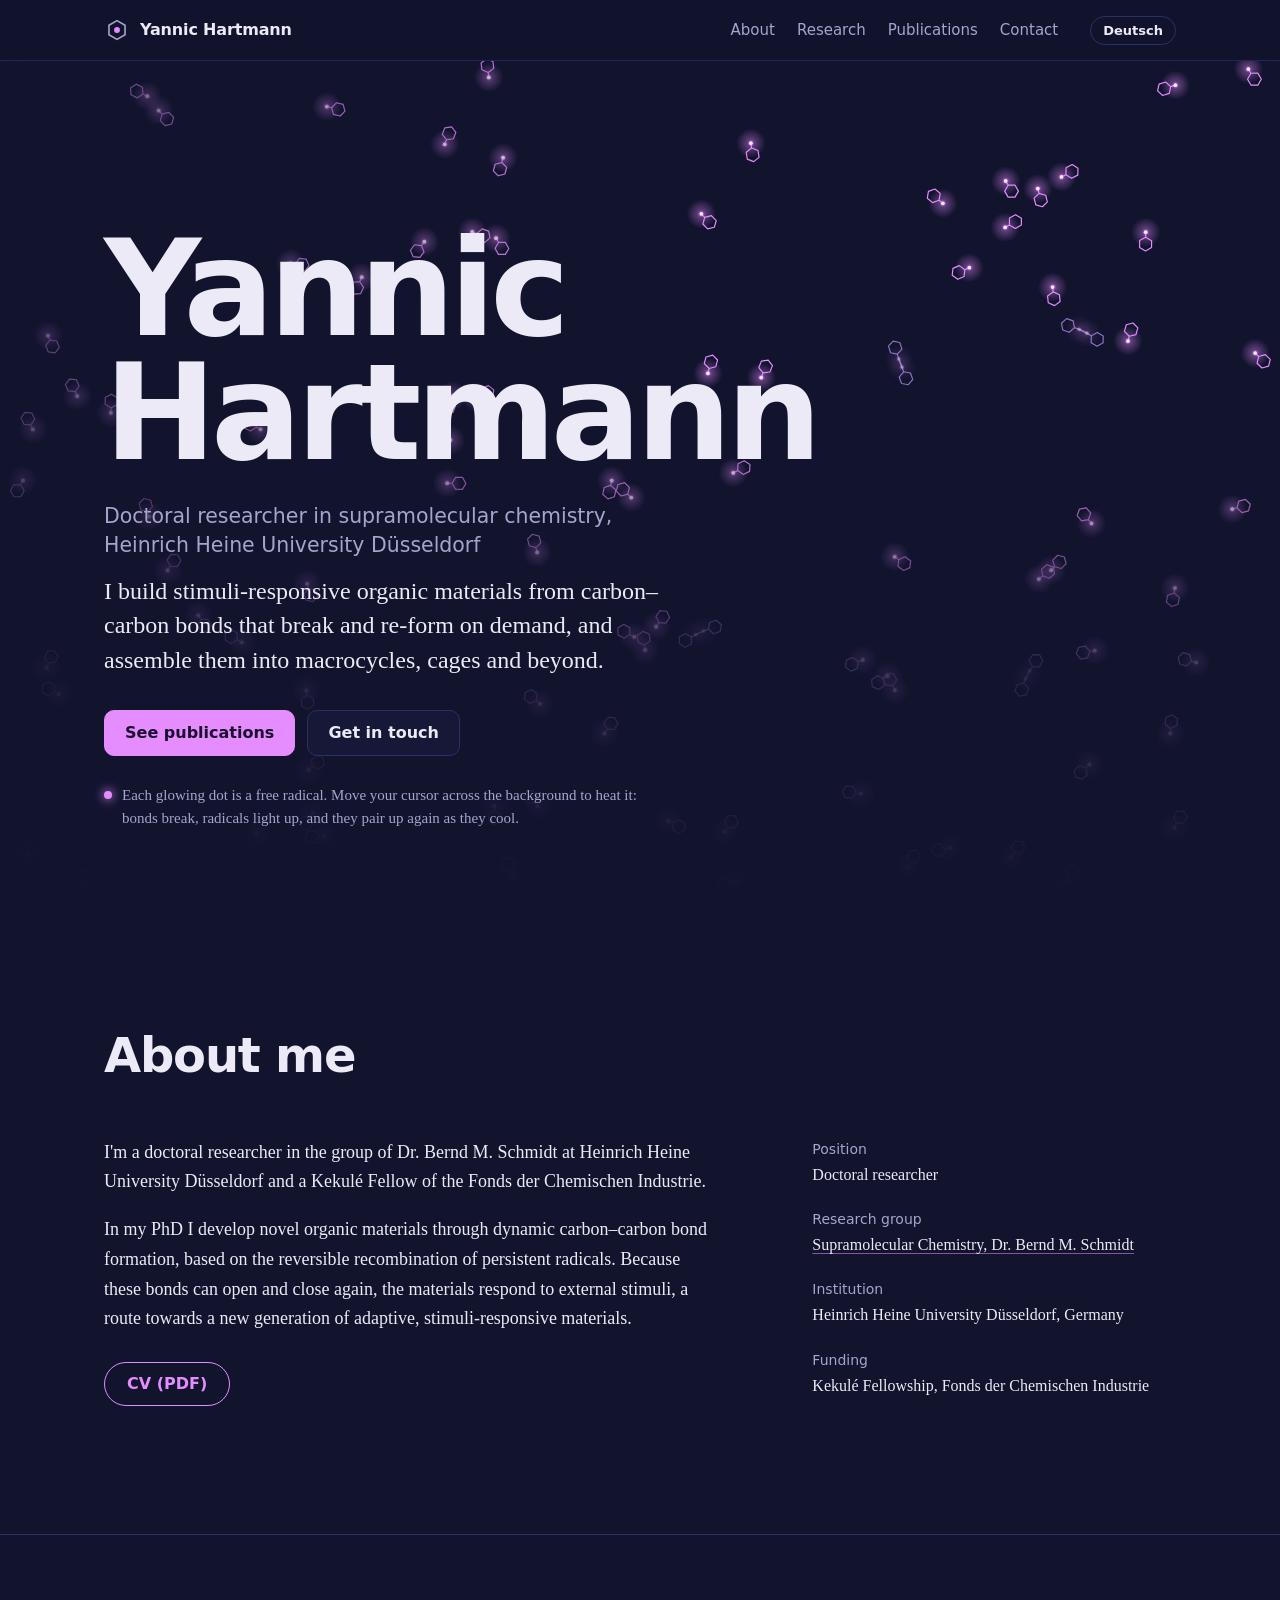
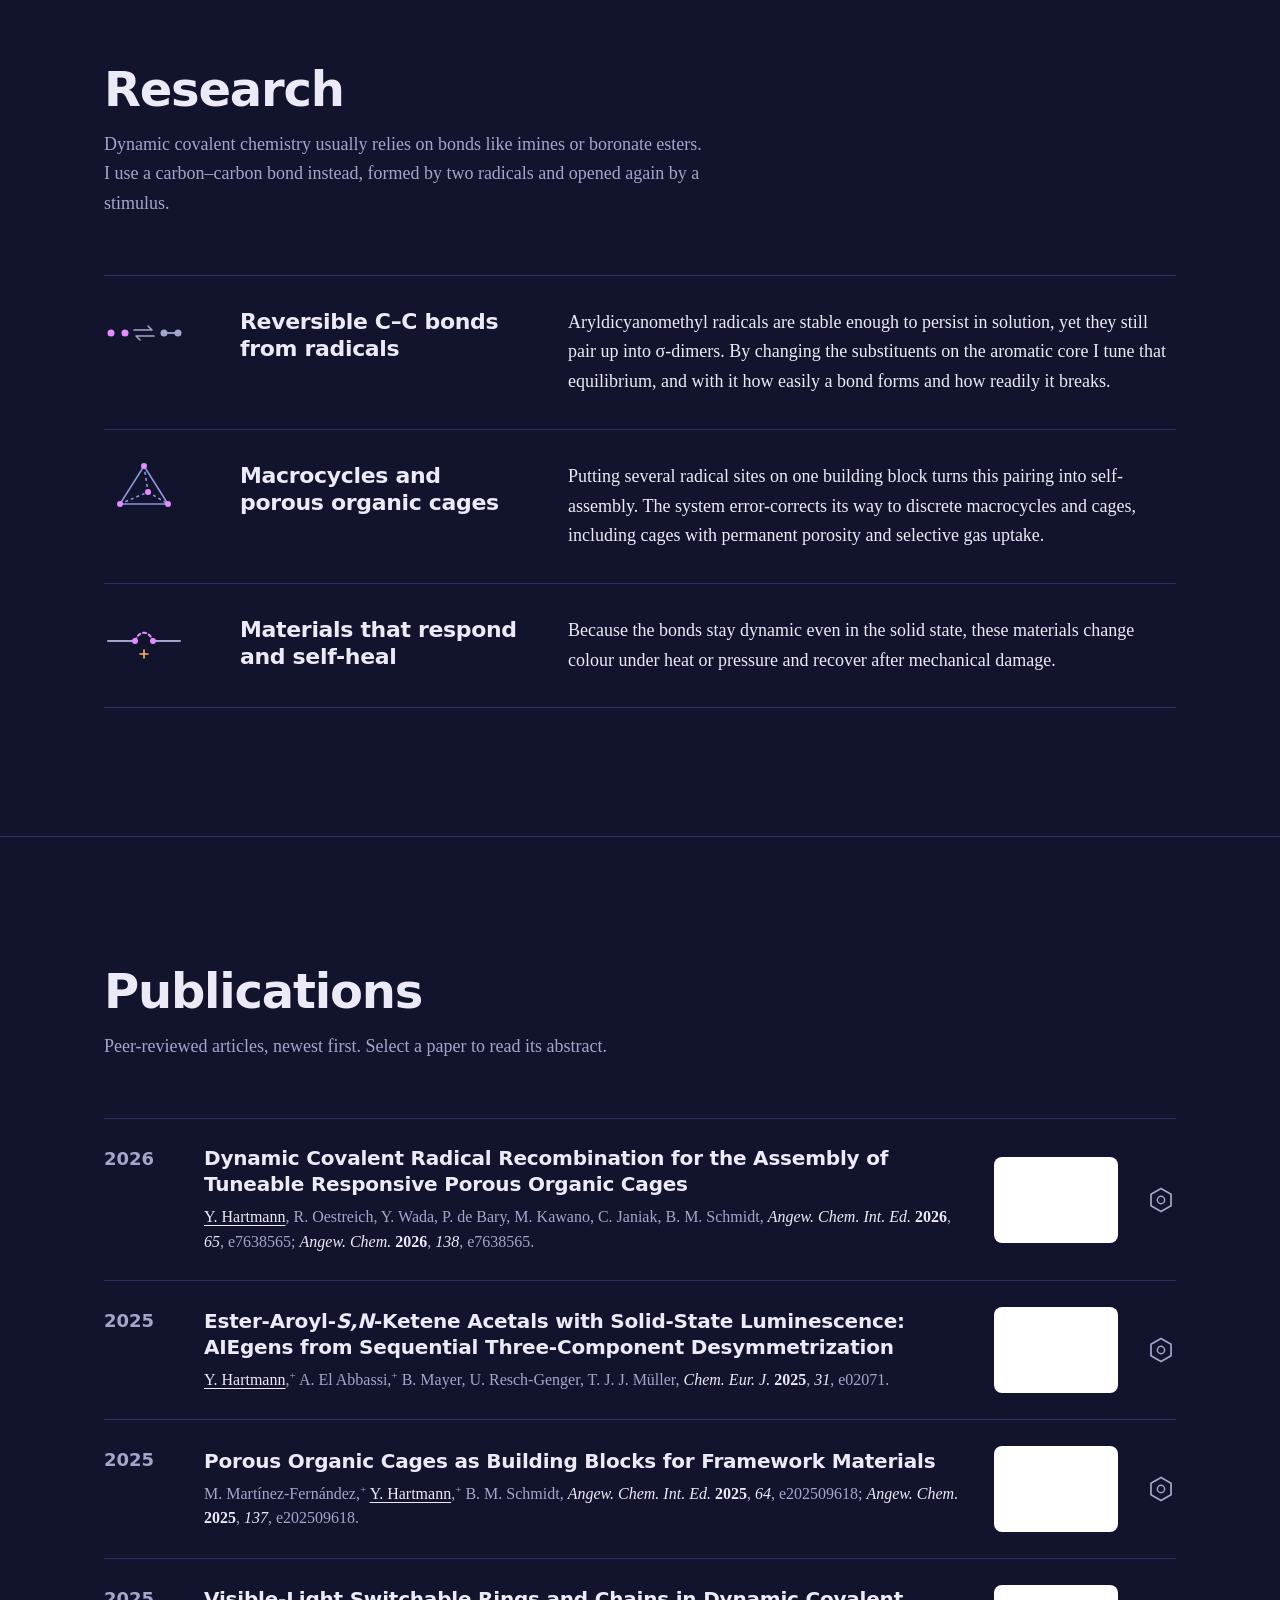
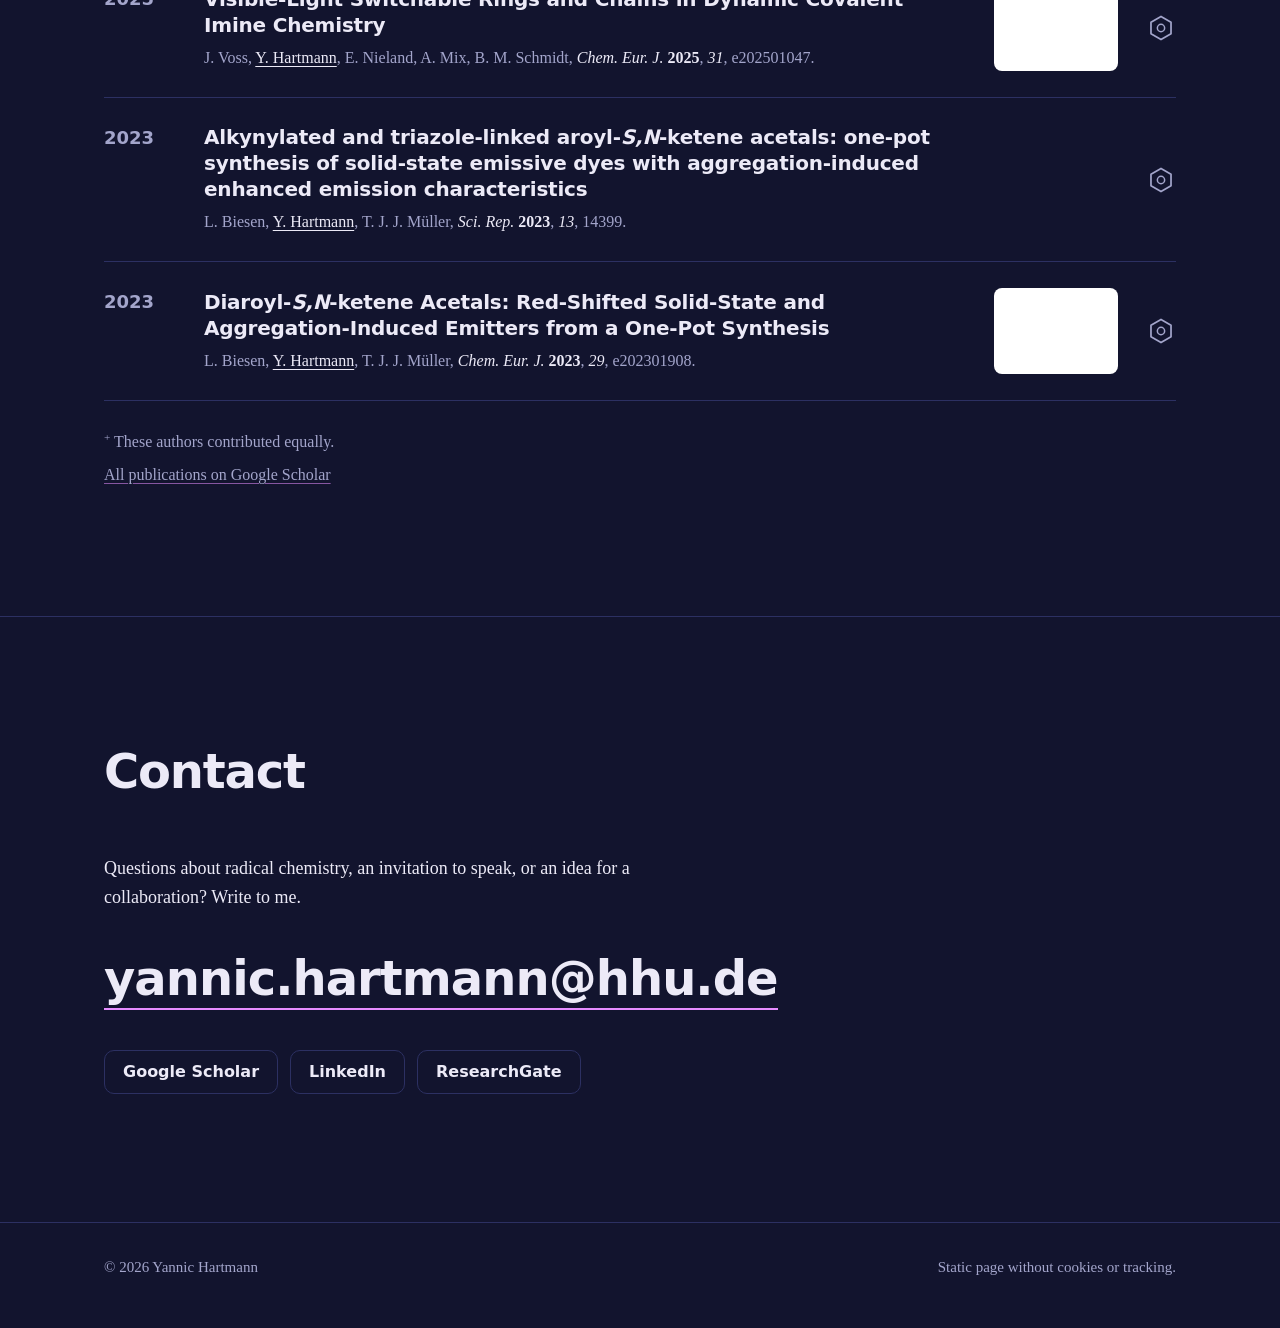
==== commit dd088434: "Align publication toggles for papers without a graphical abstract Co-Authored-By: Claude Opus 5.5 <n" ====
--- a/index.html
+++ b/index.html
@@ -235,7 +235,7 @@
               <h3 class="pub-title">Alkynylated and triazole-linked aroyl-<i>S,N</i>-ketene acetals: one-pot synthesis of solid-state emissive dyes with aggregation-induced enhanced emission characteristics</h3>
               <span class="pub-cite">L. Biesen, <u>Y. Hartmann</u>, T. J. J. Müller, <i>Sci. Rep.</i> <b>2023</b>, <i>13</i>, 14399.</span>
             </span>
-            
+            <span class="pub-thumb is-empty" aria-hidden="true"></span>
             <span class="pub-toggle"><svg viewBox="0 0 28 28" aria-hidden="true"><path class="hx" d="M14 3.2l9.35 5.4v10.8L14 24.8l-9.35-5.4V8.6z"/><circle class="dot" cx="14" cy="14" r="3.4"/></svg></span>
           </summary>
           <div class="pub-body">
--- a/assets/site.css
+++ b/assets/site.css
@@ -0,0 +1,274 @@
+/* Self-hosted fonts: the site makes no requests to third-party servers (GDPR-friendly). */
+@font-face {
+  font-family: "Bricolage Grotesque";
+  src: url("fonts/bricolage-grotesque.woff2") format("woff2");
+  font-weight: 200 800;
+  font-display: swap;
+}
+@font-face {
+  font-family: "Source Serif 4";
+  src: url("fonts/source-serif-4.woff2") format("woff2");
+  font-weight: 200 900;
+  font-style: normal;
+  font-display: swap;
+}
+@font-face {
+  font-family: "Source Serif 4";
+  src: url("fonts/source-serif-4-italic.woff2") format("woff2");
+  font-weight: 200 900;
+  font-style: italic;
+  font-display: swap;
+}
+
+:root {
+  color-scheme: dark;
+  --night: #12142e;
+  --night-2: #171a3b;
+  --line: #2c3062;
+  --ink: #eceaf7;
+  --muted: #a3a5cb;
+  --radical: #e58cff;
+  --heat: #ffb46a;
+  --bond: #8b93d6;
+  --paper: #e9e6f5;
+  --paper-ink: #16183a;
+  --paper-muted: #4d5082;
+  --paper-accent: #2a2e6e;
+
+  --display: "Bricolage Grotesque", "Avenir Next", "Segoe UI", system-ui, sans-serif;
+  --text: "Source Serif 4", "Iowan Old Style", Georgia, serif;
+
+  --gutter: clamp(16px, 4vw, 40px);
+  --wide: 72rem;
+  --measure: 38rem;
+}
+
+*, *::before, *::after { box-sizing: border-box; }
+html { scroll-behavior: smooth; -webkit-text-size-adjust: 100%; }
+@media (prefers-reduced-motion: reduce) { html { scroll-behavior: auto; } }
+
+body {
+  margin: 0;
+  background: var(--night);
+  color: var(--ink);
+  font-family: var(--text);
+  font-size: 1.125rem;
+  line-height: 1.65;
+  font-optical-sizing: auto;
+  text-rendering: optimizeLegibility;
+  -webkit-font-smoothing: antialiased;
+}
+
+a { color: inherit; text-decoration-color: color-mix(in srgb, var(--radical) 55%, transparent); text-underline-offset: 0.2em; text-decoration-thickness: 1px; }
+a:hover { text-decoration-color: var(--radical); text-decoration-thickness: 2px; }
+:focus-visible { outline: 2px solid var(--radical); outline-offset: 3px; border-radius: 3px; }
+
+h1, h2, h3 { font-family: var(--display); font-weight: 650; line-height: 1.1; margin: 0; letter-spacing: -0.015em; }
+p { margin: 0 0 1em; }
+p:last-child { margin-bottom: 0; }
+
+.wrap { width: 100%; max-width: var(--wide); margin: 0 auto; padding: 0 var(--gutter); }
+
+.skip { position: absolute; left: -999px; top: 8px; background: var(--ink); color: var(--night); padding: 8px 14px; border-radius: 6px; z-index: 100; font-family: var(--display); }
+.skip:focus { left: 8px; }
+
+/* ---------- Header ---------- */
+.site-header {
+  position: sticky; top: 0; z-index: 50;
+  background: color-mix(in srgb, var(--night) 82%, transparent);
+  -webkit-backdrop-filter: blur(12px); backdrop-filter: blur(12px);
+  border-bottom: 1px solid color-mix(in srgb, var(--line) 70%, transparent);
+}
+.site-header .wrap { display: flex; align-items: center; gap: 24px; height: 60px; }
+.brand { display: flex; align-items: center; gap: 10px; text-decoration: none; font-family: var(--display); font-weight: 600; font-size: 1rem; letter-spacing: -0.01em; white-space: nowrap; }
+.brand svg { flex: none; }
+.nav { display: flex; gap: 22px; margin-left: auto; font-family: var(--display); font-size: 0.9375rem; }
+.nav a { text-decoration: none; color: var(--muted); }
+.nav a:hover { color: var(--ink); }
+.lang {
+  margin-left: 8px;
+  font: 600 0.8125rem/1 var(--display);
+  color: var(--ink); background: transparent;
+  border: 1px solid var(--line); border-radius: 999px;
+  padding: 7px 12px; cursor: pointer;
+}
+.lang:hover { border-color: var(--muted); }
+@media (max-width: 760px) {
+  .nav { display: none; }
+  .lang { margin-left: auto; }
+}
+
+/* ---------- Hero ---------- */
+.hero {
+  position: relative;
+  min-height: min(calc(100svh - 60px), 860px);
+  display: flex; align-items: flex-end;
+  overflow: hidden;
+  isolation: isolate;
+  touch-action: pan-y;
+}
+@supports not (height: 100svh) { .hero { min-height: min(calc(100vh - 60px), 860px); } }
+.hero canvas { position: absolute; inset: 0; width: 100%; height: 100%; z-index: -2; display: block; }
+.hero::after {
+  content: ""; position: absolute; inset: 0; z-index: -1; pointer-events: none;
+  background:
+    linear-gradient(to top, var(--night) 0%, color-mix(in srgb, var(--night) 80%, transparent) 28%, transparent 62%),
+    linear-gradient(to right, color-mix(in srgb, var(--night) 70%, transparent) 0%, transparent 55%);
+}
+.hero-content { padding-top: 120px; padding-bottom: clamp(40px, 8vh, 88px); }
+.hero h1 {
+  font-size: clamp(3.25rem, 10.5vw, 8.5rem);
+  font-weight: 760;
+  letter-spacing: -0.04em;
+  line-height: 0.92;
+  font-variation-settings: "opsz" 96;
+  margin-bottom: 28px;
+}
+.hero h1 span { display: block; }
+.role { font-family: var(--display); font-size: clamp(1.0625rem, 1.6vw, 1.3125rem); color: var(--muted); margin-bottom: 14px; max-width: 34rem; line-height: 1.4; }
+.lead { font-size: clamp(1.1875rem, 1.9vw, 1.5rem); line-height: 1.45; max-width: 36rem; margin-bottom: 32px; }
+.actions { display: flex; flex-wrap: wrap; gap: 12px; margin-bottom: 28px; }
+.btn {
+  display: inline-flex; align-items: center; gap: 8px;
+  font: 600 1rem/1 var(--display);
+  padding: 14px 20px; border-radius: 10px; text-decoration: none;
+  border: 1px solid var(--line); color: var(--ink); background: color-mix(in srgb, var(--night-2) 70%, transparent);
+}
+.btn:hover { border-color: var(--muted); }
+.btn-primary { background: var(--radical); border-color: var(--radical); color: #1a0f2e; }
+.btn-primary:hover { background: #eea6ff; border-color: #eea6ff; }
+.hint { font-size: 0.9375rem; color: var(--muted); max-width: 34rem; line-height: 1.5; display: flex; gap: 10px; align-items: baseline; }
+.hint::before { content: ""; flex: none; width: 8px; height: 8px; border-radius: 50%; background: var(--radical); box-shadow: 0 0 10px 2px color-mix(in srgb, var(--radical) 60%, transparent); transform: translateY(-1px); }
+.hint .touch { display: none; }
+@media (hover: none) { .hint .mouse { display: none; } .hint .touch { display: inline; } }
+
+/* ---------- Sections ---------- */
+section { padding: clamp(72px, 11vw, 128px) 0; scroll-margin-top: 60px; }
+section + section { border-top: 1px solid var(--line); }
+.section-head { margin-bottom: clamp(32px, 5vw, 56px); max-width: var(--measure); }
+.section-head h2 { font-size: clamp(2rem, 4.2vw, 3rem); letter-spacing: -0.025em; margin-bottom: 14px; }
+.section-head p { color: var(--muted); }
+
+/* About */
+.about-grid { display: grid; gap: 48px; }
+@media (min-width: 900px) { .about-grid { grid-template-columns: minmax(0, 7fr) minmax(0, 4fr); gap: 72px; } }
+.about-text { max-width: var(--measure); }
+.facts { margin: 0; display: grid; gap: 22px; align-content: start; font-size: 1rem; }
+.facts dt { font-family: var(--display); color: var(--muted); font-size: 0.875rem; margin-bottom: 2px; }
+.facts dd { margin: 0; line-height: 1.45; }
+
+/* Research */
+.themes { list-style: none; margin: 0; padding: 0; }
+.theme {
+  display: grid; gap: 14px 40px;
+  padding: 32px 0; border-top: 1px solid var(--line);
+}
+.theme:last-child { border-bottom: 1px solid var(--line); }
+@media (min-width: 760px) { .theme { grid-template-columns: 96px minmax(0, 18rem) minmax(0, 1fr); align-items: start; } }
+.theme svg { width: 80px; height: 50px; }
+.theme h3 { font-size: 1.375rem; line-height: 1.25; }
+.theme p { max-width: var(--measure); }
+
+/* Publications: expandable list; selecting a paper shows its abstract */
+.pubs-list { list-style: none; margin: 0; padding: 0; border-top: 1px solid var(--line); }
+.pub { border-bottom: 1px solid var(--line); }
+.pub-d > summary {
+  list-style: none; cursor: pointer;
+  display: grid; grid-template-columns: 4.5rem minmax(0, 1fr) auto auto; gap: 6px 28px; align-items: center;
+  padding: 26px 12px; margin: 0 -12px; border-radius: 12px;
+  transition: background-color .2s ease;
+}
+.pub-d > summary::-webkit-details-marker { display: none; }
+.pub-d > summary:hover { background: color-mix(in srgb, var(--night-2) 85%, transparent); }
+.pub-d > summary:focus-visible { outline-offset: -2px; }
+.pub-year { font-family: var(--display); font-weight: 600; font-size: 1.125rem; color: var(--muted); align-self: start; line-height: 1.5; }
+.pub-head { display: block; min-width: 0; }
+.pub-title { font-size: 1.25rem; font-weight: 600; line-height: 1.3; letter-spacing: -0.01em; margin-bottom: 8px; }
+.pub-cite { display: block; font-size: 1rem; line-height: 1.55; color: var(--muted); }
+.pub-cite u { text-underline-offset: 0.18em; text-decoration-thickness: 1px; color: var(--ink); }
+.pub-cite i, .pub-cite b { color: var(--ink); }
+.pub-cite sup, .pubs-foot sup { font-size: 0.7em; line-height: 0; }
+.pub-thumb {
+  width: 124px; height: 86px; border-radius: 8px; background: #fff; overflow: hidden;
+  display: grid; place-items: center; padding: 6px;
+  transition: opacity .25s ease, transform .25s ease;
+}
+.pub-thumb img { max-width: 100%; max-height: 100%; object-fit: contain; display: block; }
+.pub-d[open] .pub-thumb { opacity: 0; transform: scale(.92); }
+.pub-thumb.is-empty { visibility: hidden; }
+.pub-toggle svg { width: 30px; height: 30px; display: block; overflow: visible; }
+.pub-toggle .hx { fill: none; stroke: var(--muted); stroke-width: 1.6; stroke-linejoin: round; transform-origin: 14px 14px; transition: transform .35s ease, stroke .25s ease; }
+.pub-toggle .dot { fill: transparent; stroke: var(--muted); stroke-width: 1.4; transition: fill .25s ease, stroke .25s ease, filter .25s ease; }
+.pub-d > summary:hover .hx { stroke: var(--ink); }
+.pub-d[open] .hx { stroke: var(--ink); transform: rotate(30deg); }
+.pub-d[open] .dot { fill: var(--radical); stroke: var(--radical); filter: drop-shadow(0 0 5px var(--radical)); }
+
+.pub-body { display: grid; gap: 28px 48px; padding: 6px 0 44px calc(4.5rem + 28px); animation: pub-in .35s ease both; }
+@media (min-width: 960px) { .pub-body.has-fig { grid-template-columns: minmax(0, 1fr) minmax(0, 25rem); } }
+@keyframes pub-in { from { opacity: 0; transform: translateY(-6px); } to { opacity: 1; transform: none; } }
+.pub-label { font-family: var(--display); font-weight: 600; font-size: 0.9375rem; color: var(--muted); margin-bottom: 8px; }
+.pub-abs p { max-width: var(--measure); font-size: 1.0625rem; }
+.pub-abs .pub-credit { margin-top: 18px; font-size: 0.8125rem; color: var(--muted); }
+.pub-fig { margin: 0; align-self: start; background: #fff; border-radius: 12px; padding: 14px; }
+.pub-fig img { display: block; width: 100%; height: auto; }
+
+@media (max-width: 760px) {
+  .pub-d > summary { grid-template-columns: minmax(0, 1fr) auto; gap: 6px 16px; }
+  .pub-year { grid-column: 1 / -1; }
+  .pub-thumb { display: none; }
+  .pub-body { padding-left: 0; }
+}
+@media (prefers-reduced-motion: reduce) { .pub-body { animation: none; } }
+
+.pubs-foot { padding-top: 28px; color: var(--muted); font-size: 1rem; display: grid; gap: 6px; }
+
+/* Pill button: a liquid fills it from the bottom on hover */
+.btn-fill {
+  --c: var(--radical); --on: #1a0f2e;
+  position: relative; isolation: isolate; overflow: hidden;
+  display: inline-flex; align-items: center; gap: 8px;
+  margin-top: 10px; padding: 13px 22px;
+  border: 1.5px solid var(--c); border-radius: 999px;
+  color: var(--c); font: 600 1rem/1 var(--display); text-decoration: none;
+  transition: color .25s ease .1s;
+}
+.btn-fill::before {
+  content: ""; position: absolute; z-index: -1;
+  left: -15%; width: 130%; height: 260%; top: 108%;
+  background: var(--c); border-radius: 45% 50% 0 0 / 22% 26% 0 0;
+  transition: top .55s cubic-bezier(.3, .7, .3, 1);
+}
+.btn-fill:hover, .btn-fill:focus-visible { color: var(--on); }
+.btn-fill:hover::before, .btn-fill:focus-visible::before { top: -40%; }
+.btn-fill:focus-visible { outline-offset: 4px; }
+@media (prefers-reduced-motion: reduce) { .btn-fill::before { transition: none; } }
+
+/* Methods */
+.methods { margin: 0; display: grid; gap: 0; max-width: 56rem; }
+.methods > div { display: grid; gap: 4px 40px; padding: 20px 0; border-top: 1px solid var(--line); }
+.methods > div:last-child { border-bottom: 1px solid var(--line); }
+@media (min-width: 760px) { .methods > div { grid-template-columns: 14rem minmax(0, 1fr); } }
+.methods dt { font-family: var(--display); font-weight: 600; }
+.methods dd { margin: 0; color: var(--muted); }
+
+/* Contact */
+.contact p { max-width: var(--measure); }
+.mail {
+  display: inline-block; margin: 20px 0 40px;
+  font-family: var(--display); font-weight: 650; letter-spacing: -0.02em;
+  font-size: clamp(1.5rem, 5vw, 3rem); line-height: 1.15;
+  text-decoration: none; overflow-wrap: anywhere;
+  background-image: linear-gradient(var(--radical), var(--radical));
+  background-size: 100% 2px; background-position: 0 100%; background-repeat: no-repeat;
+  padding-bottom: 4px;
+}
+.mail:hover { color: var(--radical); }
+.profiles { list-style: none; margin: 0; padding: 0; display: flex; flex-wrap: wrap; gap: 12px; }
+.profiles a { display: inline-block; font: 600 1rem/1 var(--display); padding: 13px 18px; border: 1px solid var(--line); border-radius: 10px; text-decoration: none; }
+.profiles a:hover { border-color: var(--muted); }
+/* Profile links still pointing at a placeholder stay hidden until a real URL is filled in. */
+.profiles li:has(a[href*="DEIN-"]) { display: none; }
+
+/* Footer */
+.site-footer { border-top: 1px solid var(--line); padding: 32px 0 48px; color: var(--muted); font-size: 0.9375rem; }
+.site-footer .wrap { display: flex; flex-wrap: wrap; justify-content: space-between; gap: 8px 24px; }
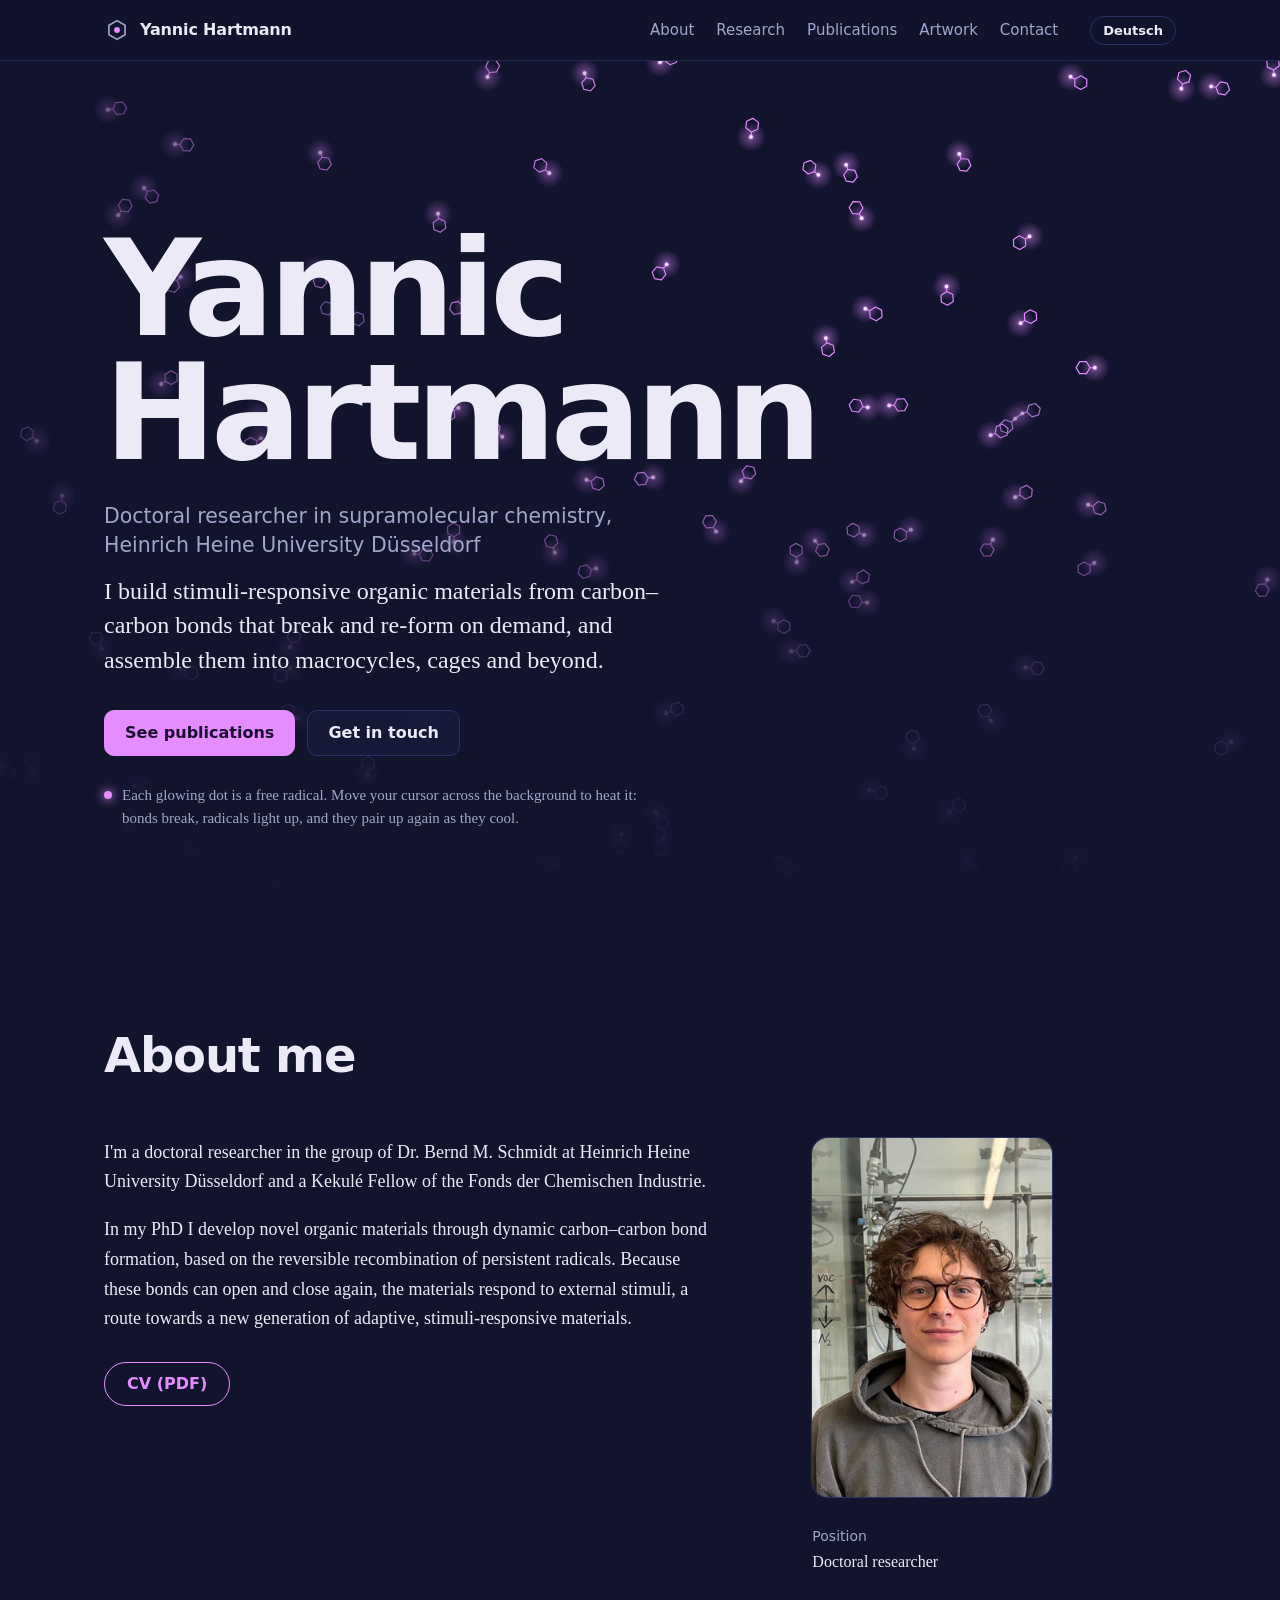
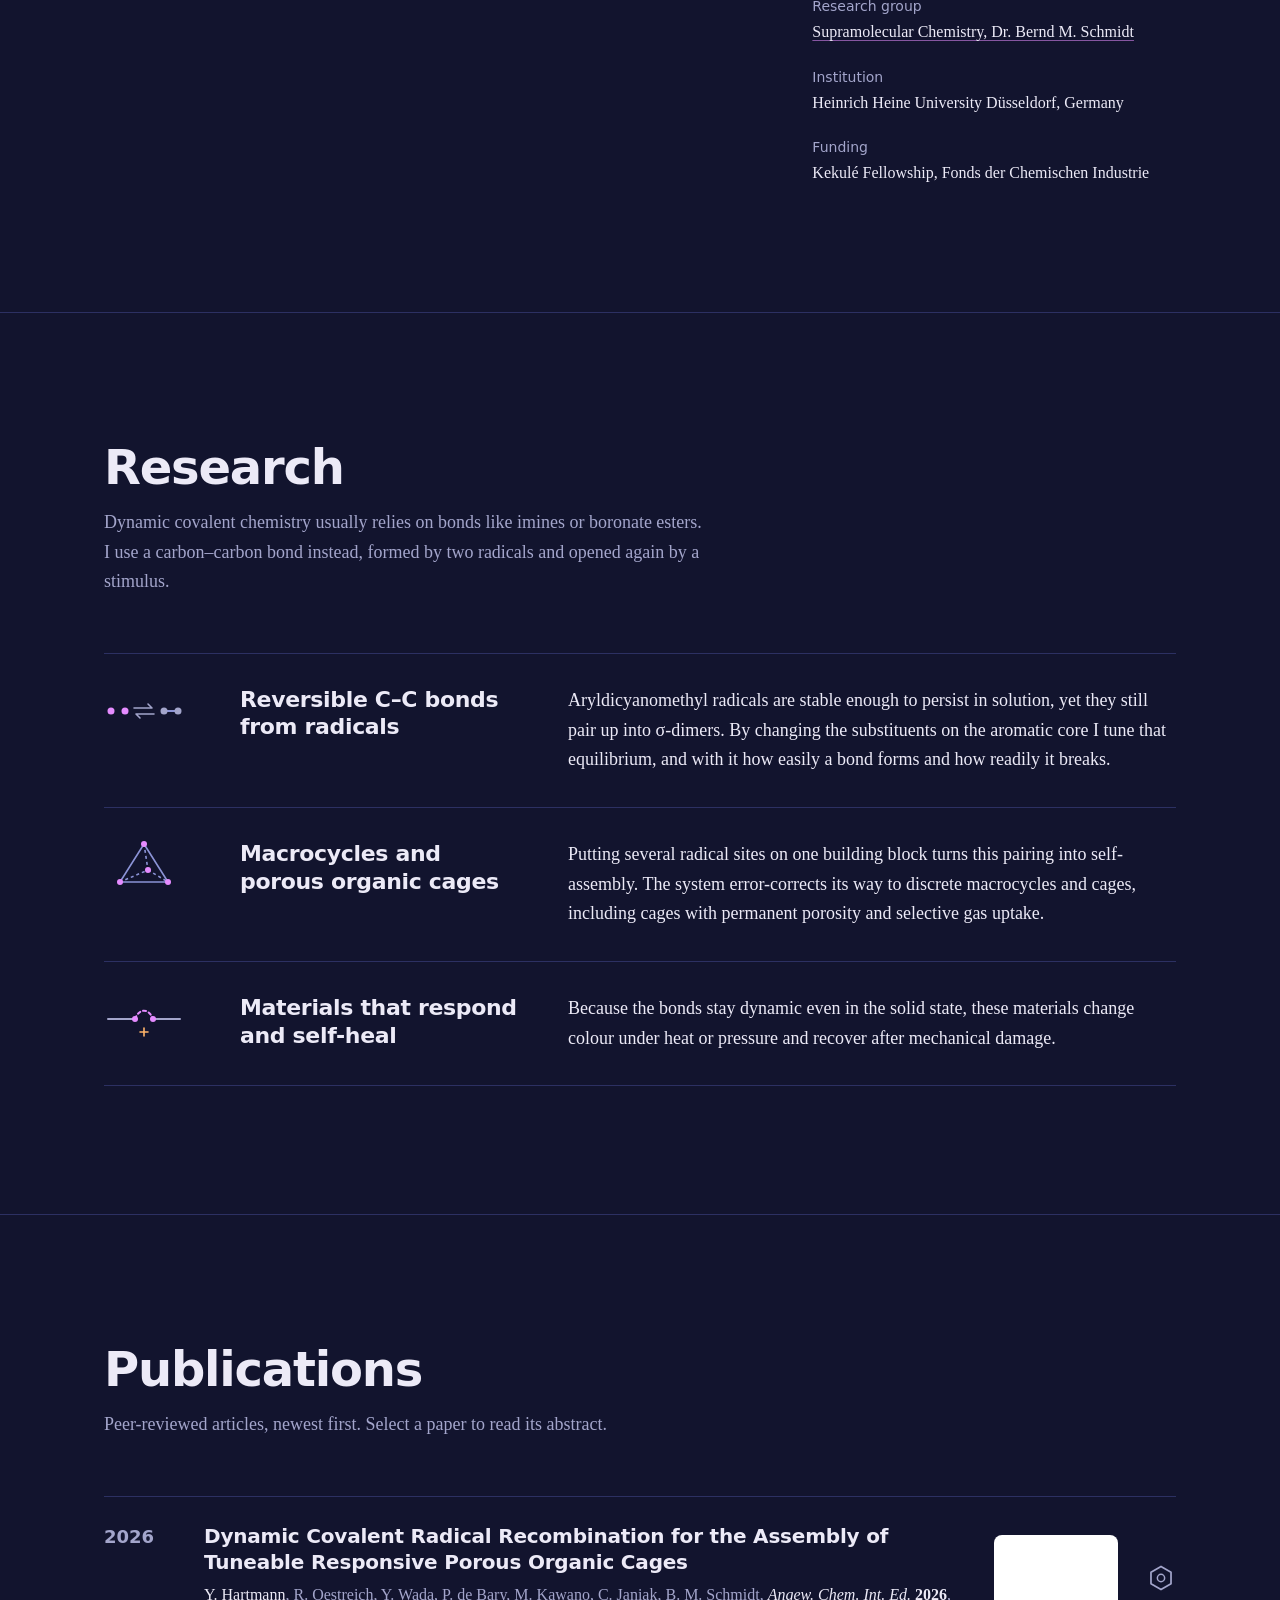
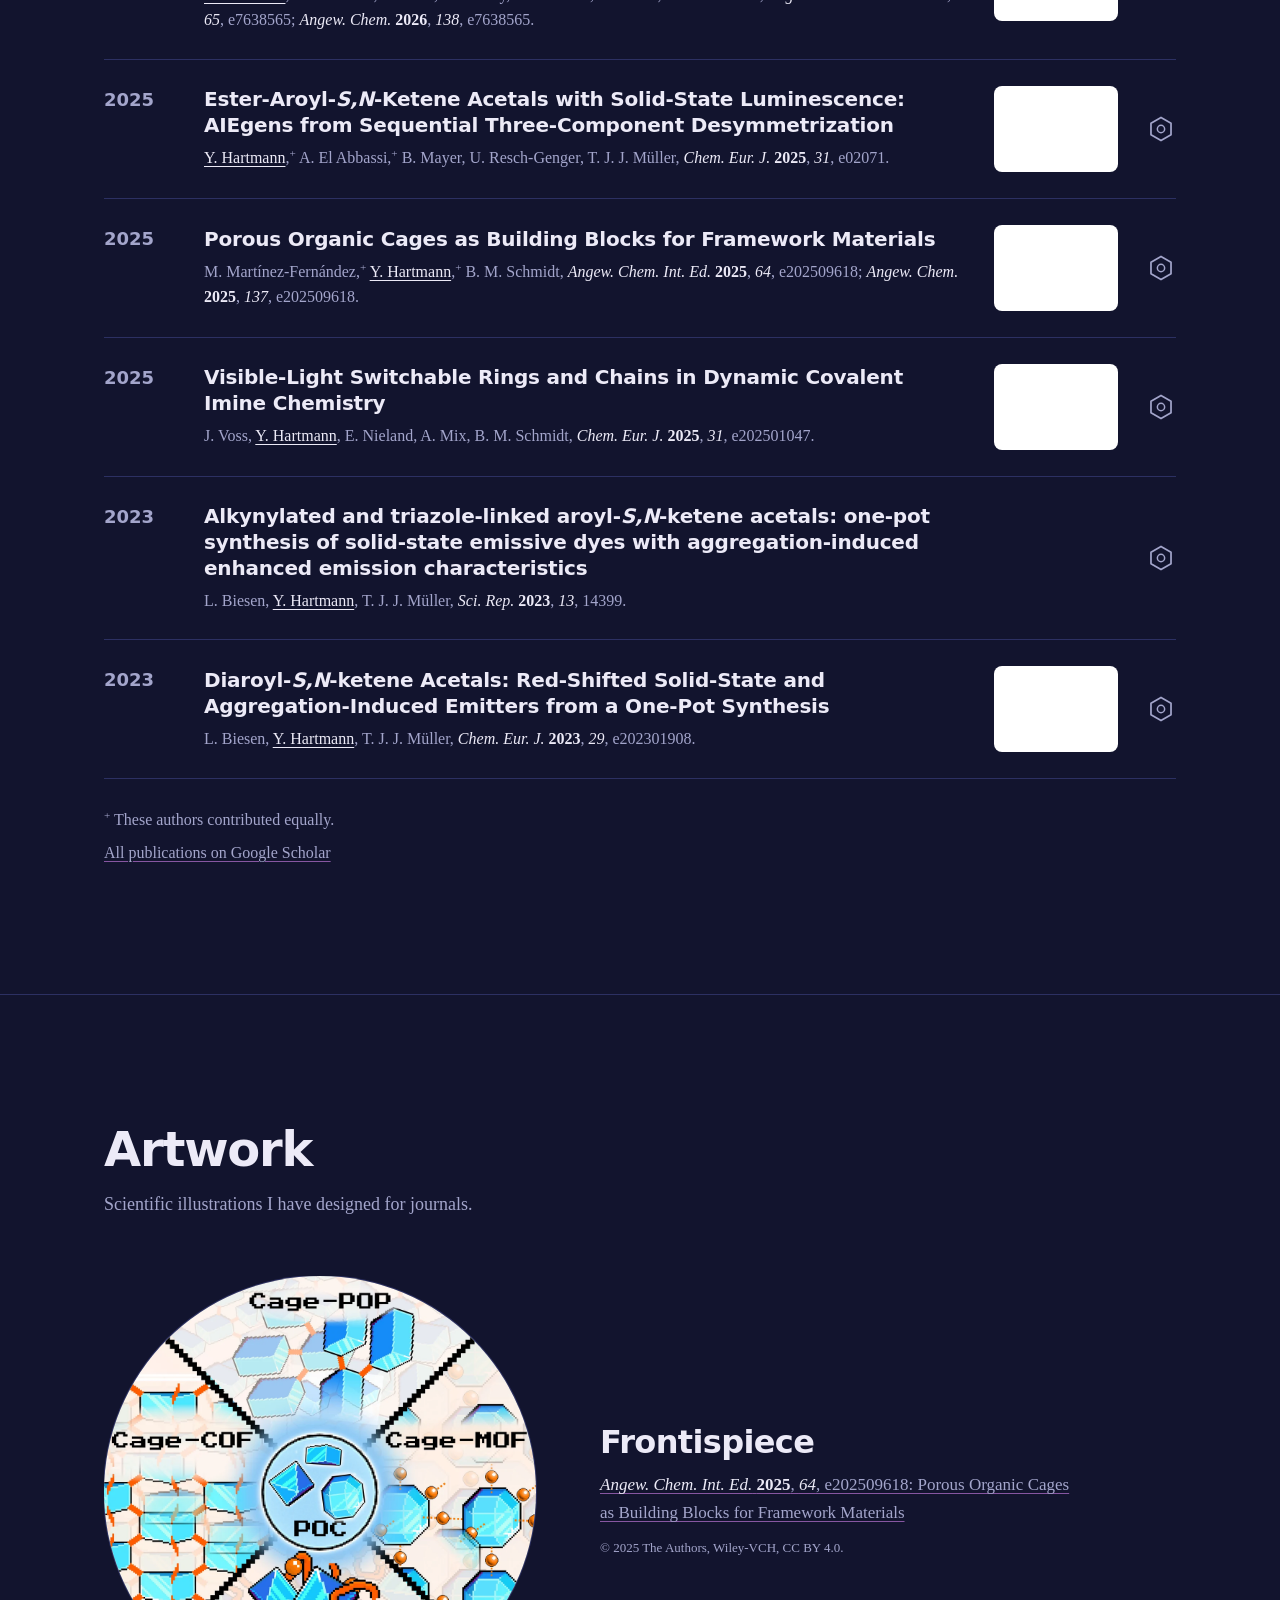
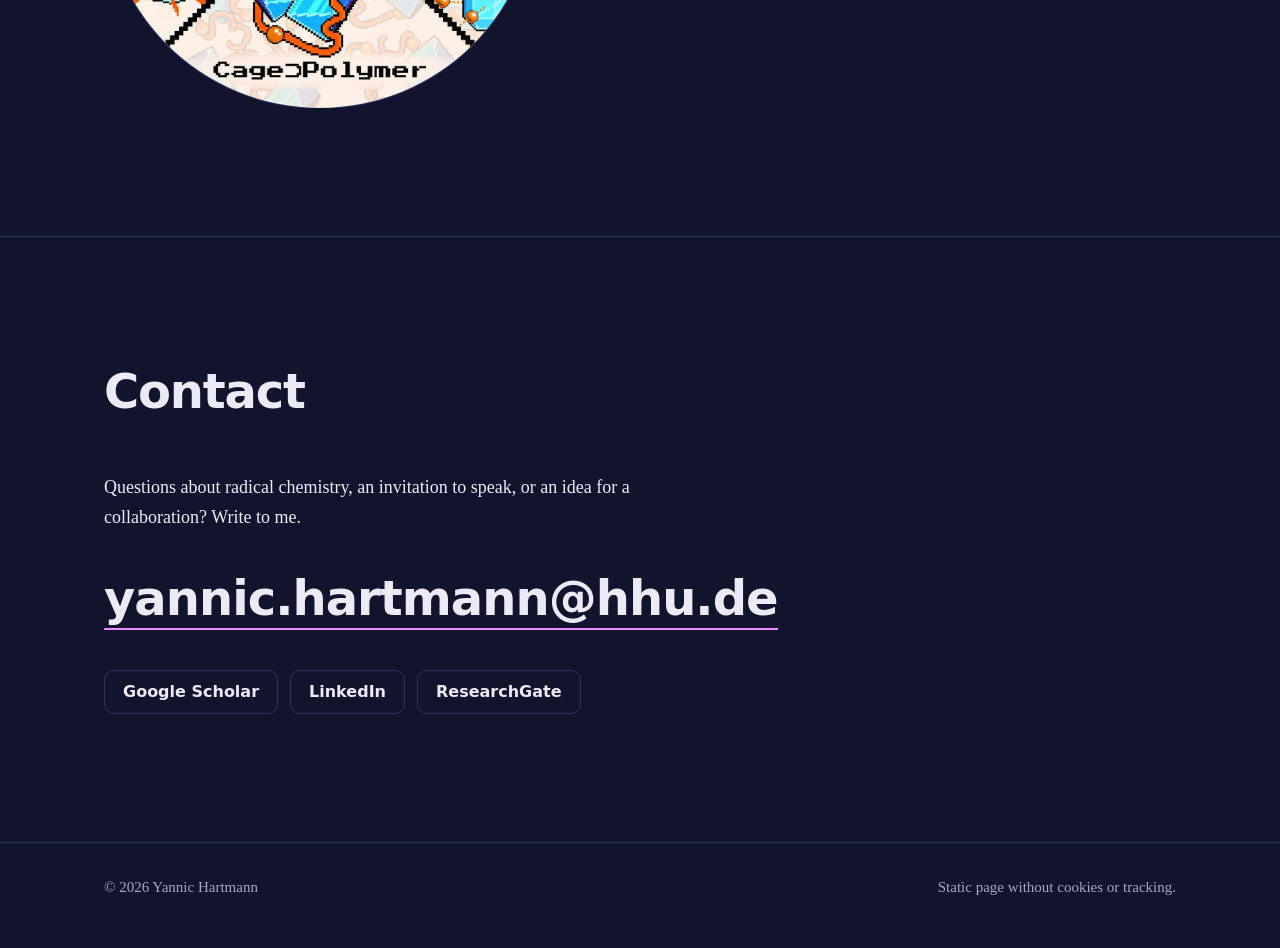
==== commit 4d6466fd: "Add portrait, artwork gallery, link preview and search-engine basics - Portrait in the About section" ====
--- a/index.html
+++ b/index.html
@@ -10,6 +10,14 @@
 <meta property="og:title" content="Yannic Hartmann | Chemist">
 <meta property="og:description" content="Stimuli-responsive organic materials, macrocycles and porous cages built from reversible carbon–carbon bonds.">
 <meta name="theme-color" content="#12142e">
+<link rel="canonical" href="https://yannic-hartmann.github.io/">
+<meta property="og:url" content="https://yannic-hartmann.github.io/">
+<meta property="og:site_name" content="Yannic Hartmann">
+<meta property="og:image" content="https://yannic-hartmann.github.io/assets/og-image.png">
+<meta property="og:image:width" content="1200">
+<meta property="og:image:height" content="630">
+<meta property="og:image:alt" content="Yannic Hartmann, doctoral researcher in supramolecular chemistry">
+<meta name="twitter:card" content="summary_large_image">
 <link rel="icon" href="data:image/svg+xml,%3Csvg xmlns='http://www.w3.org/2000/svg' viewBox='0 0 32 32'%3E%3Crect width='32' height='32' rx='7' fill='%2312142e'/%3E%3Cpath d='M16 7l7.8 4.5v9L16 25l-7.8-4.5v-9z' fill='none' stroke='%23a3a5cb' stroke-width='2'/%3E%3Ccircle cx='16' cy='16' r='3.4' fill='%23e58cff'/%3E%3C/svg%3E">
 <link rel="preload" href="assets/fonts/bricolage-grotesque.woff2" as="font" type="font/woff2" crossorigin>
 <link rel="stylesheet" href="assets/site.css">
@@ -20,6 +28,8 @@
   "@type": "Person",
   "name": "Yannic Hartmann",
   "jobTitle": "Doctoral researcher",
+  "url": "https://yannic-hartmann.github.io/",
+  "image": "https://yannic-hartmann.github.io/assets/img/portrait.webp",
   "email": "mailto:yannic.hartmann@hhu.de",
   "affiliation": { "@type": "CollegeOrUniversity", "name": "Heinrich Heine University Düsseldorf" },
   "alumniOf": [{ "@type": "CollegeOrUniversity", "name": "Heinrich Heine University Düsseldorf" }],
@@ -45,6 +55,7 @@
       <a href="#about" data-i18n="nav.about">About</a>
       <a href="#research" data-i18n="nav.research">Research</a>
       <a href="#publications" data-i18n="nav.pubs">Publications</a>
+      <a href="#artwork" data-i18n="nav.art">Artwork</a>
       <a href="#contact" data-i18n="nav.contact">Contact</a>
     </nav>
     <button class="lang" type="button" id="lang-toggle" aria-label="Auf Deutsch wechseln" lang="de">Deutsch</button>
@@ -80,12 +91,15 @@
           <p data-i18n="about.p2">In my PhD I develop novel organic materials through dynamic carbon–carbon bond formation, based on the reversible recombination of persistent radicals. Because these bonds can open and close again, the materials respond to external stimuli, a route towards a new generation of adaptive, stimuli-responsive materials.</p>
           <a class="btn-fill" href="cv/CV_Hartmann_Yannic.pdf" target="_blank" rel="noopener" data-i18n="about.cv">CV (PDF)</a>
         </div>
+        <div class="about-side">
+          <img class="portrait" src="assets/img/portrait.webp" width="300" height="449" alt="Portrait of Yannic Hartmann in the lab" loading="lazy" decoding="async">
         <dl class="facts">
           <div><dt data-i18n="facts.pos">Position</dt><dd data-i18n="facts.posV">Doctoral researcher</dd></div>
           <div><dt data-i18n="facts.group">Research group</dt><dd><a href="https://www.supramolekularechemie.hhu.de/en/" data-i18n="facts.groupV">Supramolecular Chemistry, Dr. Bernd M. Schmidt</a></dd></div>
           <div><dt data-i18n="facts.inst">Institution</dt><dd data-i18n="facts.instV">Heinrich Heine University Düsseldorf, Germany</dd></div>
           <div><dt data-i18n="facts.fund">Funding</dt><dd data-i18n="facts.fundV">Kekulé Fellowship, Fonds der Chemischen Industrie</dd></div>
         </dl>
+        </div>
       </div>
     </div>
   </section>
@@ -278,6 +292,32 @@
     </div>
   </section>
 
+  <section id="artwork">
+    <div class="wrap">
+      <div class="section-head">
+        <h2 data-i18n="art.h">Artwork</h2>
+        <p data-i18n="art.intro">Scientific illustrations I have designed for journals.</p>
+      </div>
+      <div class="gallery" data-gallery aria-roledescription="carousel">
+        <div class="gallery-track">
+        <figure class="art">
+          <div class="art-img round"><img src="assets/art/2025-frontispiece-poc.webp" width="1200" height="1200" alt="Pixel-art frontispiece: a porous organic cage at the centre, surrounded by cage-COF, cage-MOF, cage-POP and cage-polymer materials" loading="lazy" decoding="async"></div>
+          <figcaption>
+            <span class="art-title" data-i18n="art.t1">Frontispiece</span>
+            <span class="art-ref"><a href="https://doi.org/10.1002/anie.202509618" target="_blank" rel="noopener"><i>Angew. Chem. Int. Ed.</i> <b>2025</b>, <i>64</i>, e202509618: Porous Organic Cages as Building Blocks for Framework Materials</a></span>
+            <span class="art-credit">© 2025 The Authors, Wiley-VCH, CC BY 4.0.</span>
+          </figcaption>
+        </figure>
+        </div>
+        <div class="gallery-nav" hidden>
+          <button type="button" class="gal-btn" data-dir="-1" data-i18n-aria="art.prev" aria-label="Previous artwork"><svg viewBox="0 0 24 24" aria-hidden="true"><path d="M15 5l-7 7 7 7" fill="none" stroke="currentColor" stroke-width="2" stroke-linecap="round" stroke-linejoin="round"/></svg></button>
+          <div class="gal-dots"></div>
+          <button type="button" class="gal-btn next" data-dir="1" data-i18n-aria="art.next" aria-label="Next artwork"><svg viewBox="0 0 24 24" aria-hidden="true"><path d="M15 5l-7 7 7 7" fill="none" stroke="currentColor" stroke-width="2" stroke-linecap="round" stroke-linejoin="round"/></svg></button>
+        </div>
+      </div>
+    </div>
+  </section>
+
   <section id="contact" class="contact">
     <div class="wrap">
       <div class="section-head">
@@ -310,6 +350,12 @@
     "nav.research": "Forschung",
     "nav.pubs": "Publikationen",
     "nav.contact": "Kontakt",
+    "nav.art": "Illustrationen",
+    "art.h": "Illustrationen",
+    "art.intro": "Wissenschaftliche Illustrationen, die ich für Fachzeitschriften gestaltet habe.",
+    "art.t1": "Frontispiz",
+    "art.prev": "Vorherige Illustration",
+    "art.next": "Nächste Illustration",
     "hero.role": "Doktorand in der Supramolekularen Chemie, Heinrich-Heine-Universität Düsseldorf",
     "hero.lead": "Ich entwickle stimuli-responsive organische Materialien aus Kohlenstoff–Kohlenstoff-Bindungen, die auf Kommando brechen und sich neu bilden – und baue daraus Makrozyklen, Käfige und mehr.",
     "hero.cta1": "Zu den Publikationen",
@@ -669,5 +715,43 @@
   });
 })();
 </script>
+<script>
+/* Artwork gallery: scroll-snap carousel. Arrows, dots and auto-advance only appear with two or more pieces. */
+(function () {
+  var reduce = window.matchMedia("(prefers-reduced-motion: reduce)").matches;
+  document.querySelectorAll("[data-gallery]").forEach(function (g) {
+    var track = g.querySelector(".gallery-track");
+    var slides = track.children;
+    if (slides.length < 2) return;
+    var nav = g.querySelector(".gallery-nav"), dotsBox = g.querySelector(".gal-dots");
+    nav.hidden = false;
+    var i = 0, timer = null, dots = [];
+    for (var k = 0; k < slides.length; k++) {
+      var d = document.createElement("button");
+      d.type = "button"; d.className = "gal-dot"; d.setAttribute("aria-label", "Artwork " + (k + 1));
+      d.addEventListener("click", (function (n) { return function () { go(n); }; })(k));
+      dotsBox.appendChild(d); dots.push(d);
+    }
+    function mark() { dots.forEach(function (d, n) { d.setAttribute("aria-current", n === i ? "true" : "false"); }); }
+    function go(n) {
+      i = (n + slides.length) % slides.length;
+      track.scrollTo({ left: slides[i].offsetLeft - track.offsetLeft, behavior: reduce ? "auto" : "smooth" });
+      mark();
+    }
+    g.querySelectorAll(".gal-btn").forEach(function (b) {
+      b.addEventListener("click", function () { go(i + Number(b.getAttribute("data-dir"))); });
+    });
+    track.addEventListener("scroll", function () {
+      var n = Math.round(track.scrollLeft / track.clientWidth);
+      if (n !== i) { i = n; mark(); }
+    }, { passive: true });
+    function start() { if (!reduce && !timer) timer = setInterval(function () { go(i + 1); }, 7000); }
+    function stop() { clearInterval(timer); timer = null; }
+    g.addEventListener("mouseenter", stop); g.addEventListener("mouseleave", start);
+    g.addEventListener("focusin", stop); g.addEventListener("focusout", start);
+    mark(); start();
+  });
+})();
+</script>
 </body>
 </html>
--- a/assets/site.css
+++ b/assets/site.css
@@ -272,3 +272,41 @@
 /* Footer */
 .site-footer { border-top: 1px solid var(--line); padding: 32px 0 48px; color: var(--muted); font-size: 0.9375rem; }
 .site-footer .wrap { display: flex; flex-wrap: wrap; justify-content: space-between; gap: 8px 24px; }
+
+/* About: portrait above the facts */
+.about-side { display: grid; gap: 28px; align-content: start; }
+.portrait {
+  display: block; width: min(100%, 240px); height: auto; aspect-ratio: 300 / 449; object-fit: cover;
+  border-radius: 16px; box-shadow: 0 0 0 1px var(--line);
+}
+
+/* Artwork gallery */
+.gallery-track {
+  display: grid; grid-auto-flow: column; grid-auto-columns: 100%;
+  overflow-x: auto; scroll-snap-type: x mandatory; scrollbar-width: none;
+  overscroll-behavior-x: contain;
+}
+.gallery-track::-webkit-scrollbar { display: none; }
+.art { margin: 0; scroll-snap-align: start; display: grid; gap: 32px 64px; align-items: center; }
+@media (min-width: 860px) { .art { grid-template-columns: minmax(0, 27rem) minmax(0, 1fr); } }
+.art-img { max-width: 27rem; }
+.art-img img { display: block; width: 100%; height: auto; }
+.art-img.round img {
+  border-radius: 50%;
+  box-shadow: 0 0 0 1px var(--line);
+}
+.art figcaption { display: grid; gap: 10px; max-width: 30rem; }
+.art-title { font-family: var(--display); font-weight: 650; font-size: clamp(1.5rem, 2.6vw, 2rem); letter-spacing: -0.02em; line-height: 1.15; }
+.art-ref { font-size: 1.0625rem; color: var(--muted); }
+.art-ref a { text-decoration-color: color-mix(in srgb, var(--radical) 55%, transparent); }
+.art-ref i, .art-ref b { color: var(--ink); }
+.art-credit { font-size: 0.8125rem; color: var(--muted); }
+.gallery-nav { display: flex; align-items: center; gap: 16px; margin-top: 32px; }
+.gallery-nav[hidden] { display: none; }
+.gal-btn { width: 44px; height: 44px; border-radius: 50%; border: 1px solid var(--line); background: transparent; color: var(--ink); display: grid; place-items: center; cursor: pointer; }
+.gal-btn:hover { border-color: var(--muted); }
+.gal-btn svg { width: 20px; height: 20px; }
+.gal-btn.next svg { transform: scaleX(-1); }
+.gal-dots { display: flex; gap: 8px; }
+.gal-dot { width: 8px; height: 8px; padding: 0; border-radius: 50%; border: 0; background: var(--line); cursor: pointer; }
+.gal-dot[aria-current="true"] { background: var(--radical); box-shadow: 0 0 8px var(--radical); }
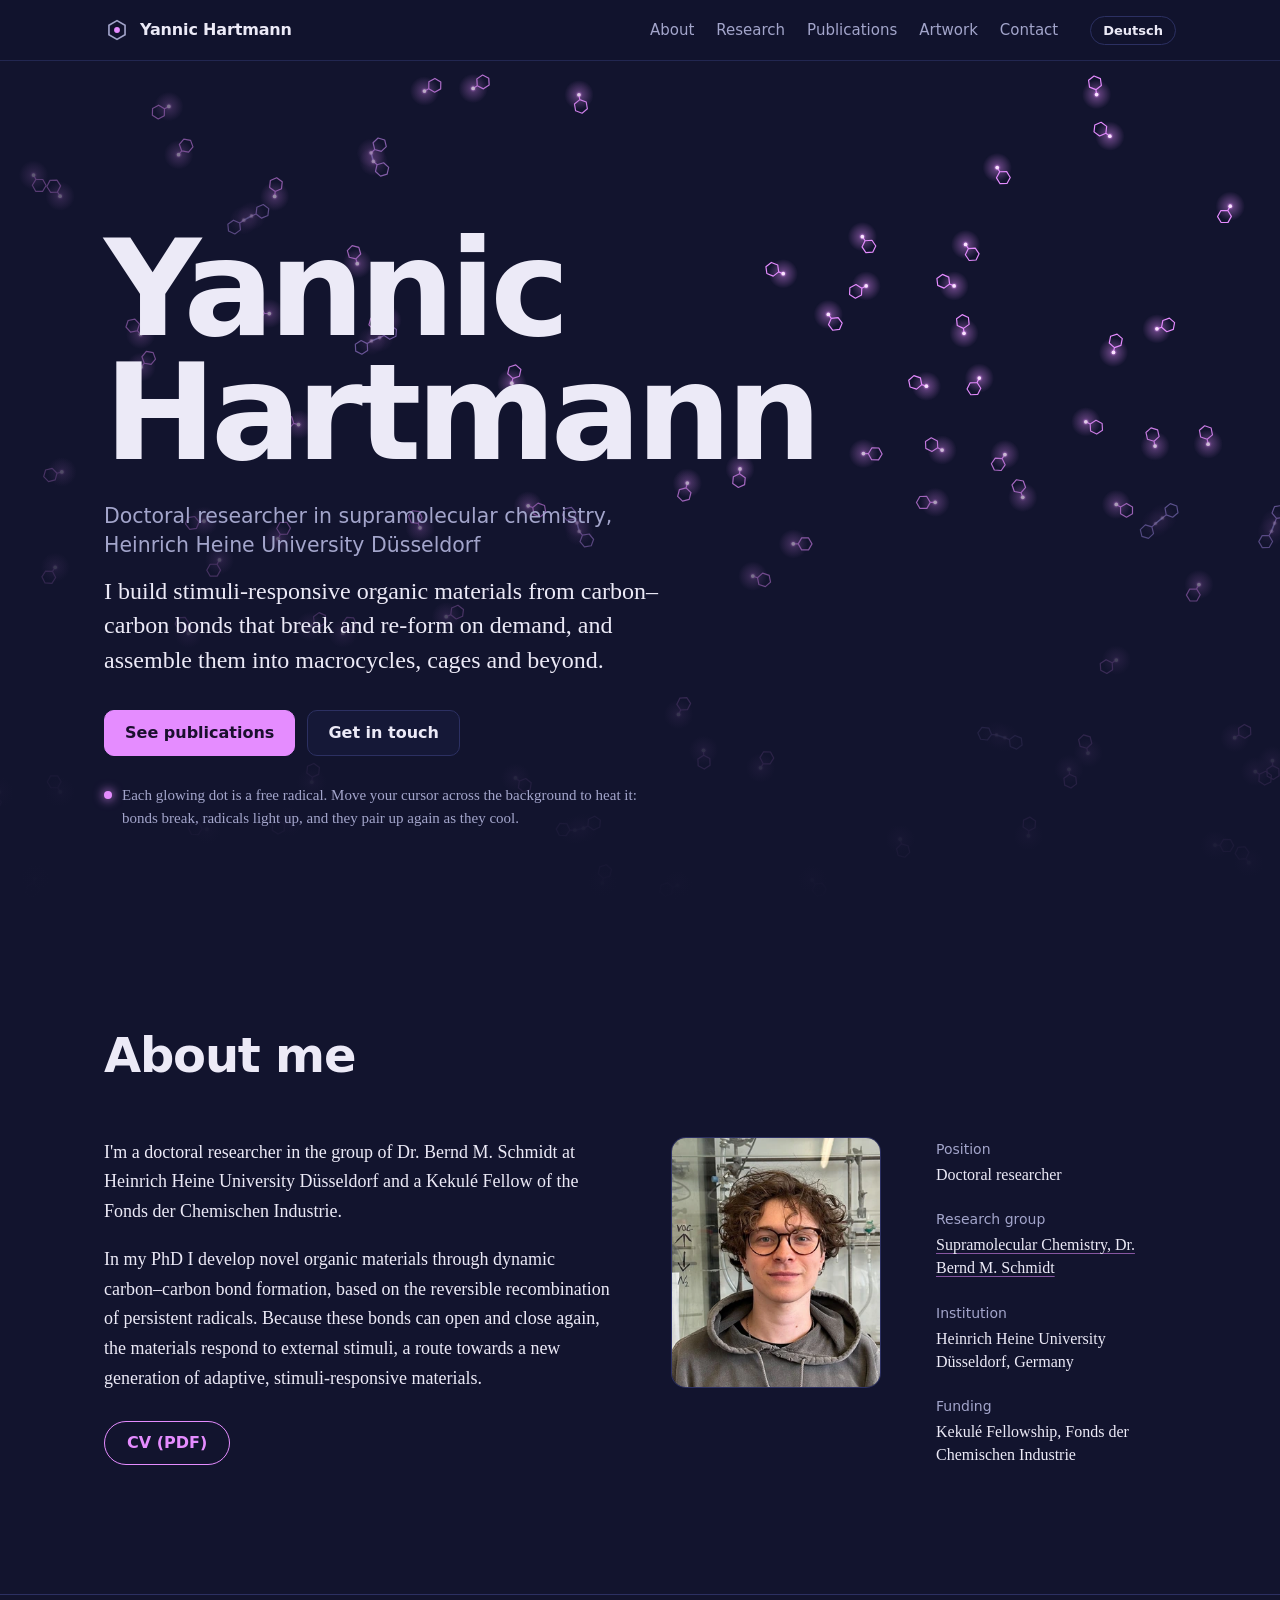
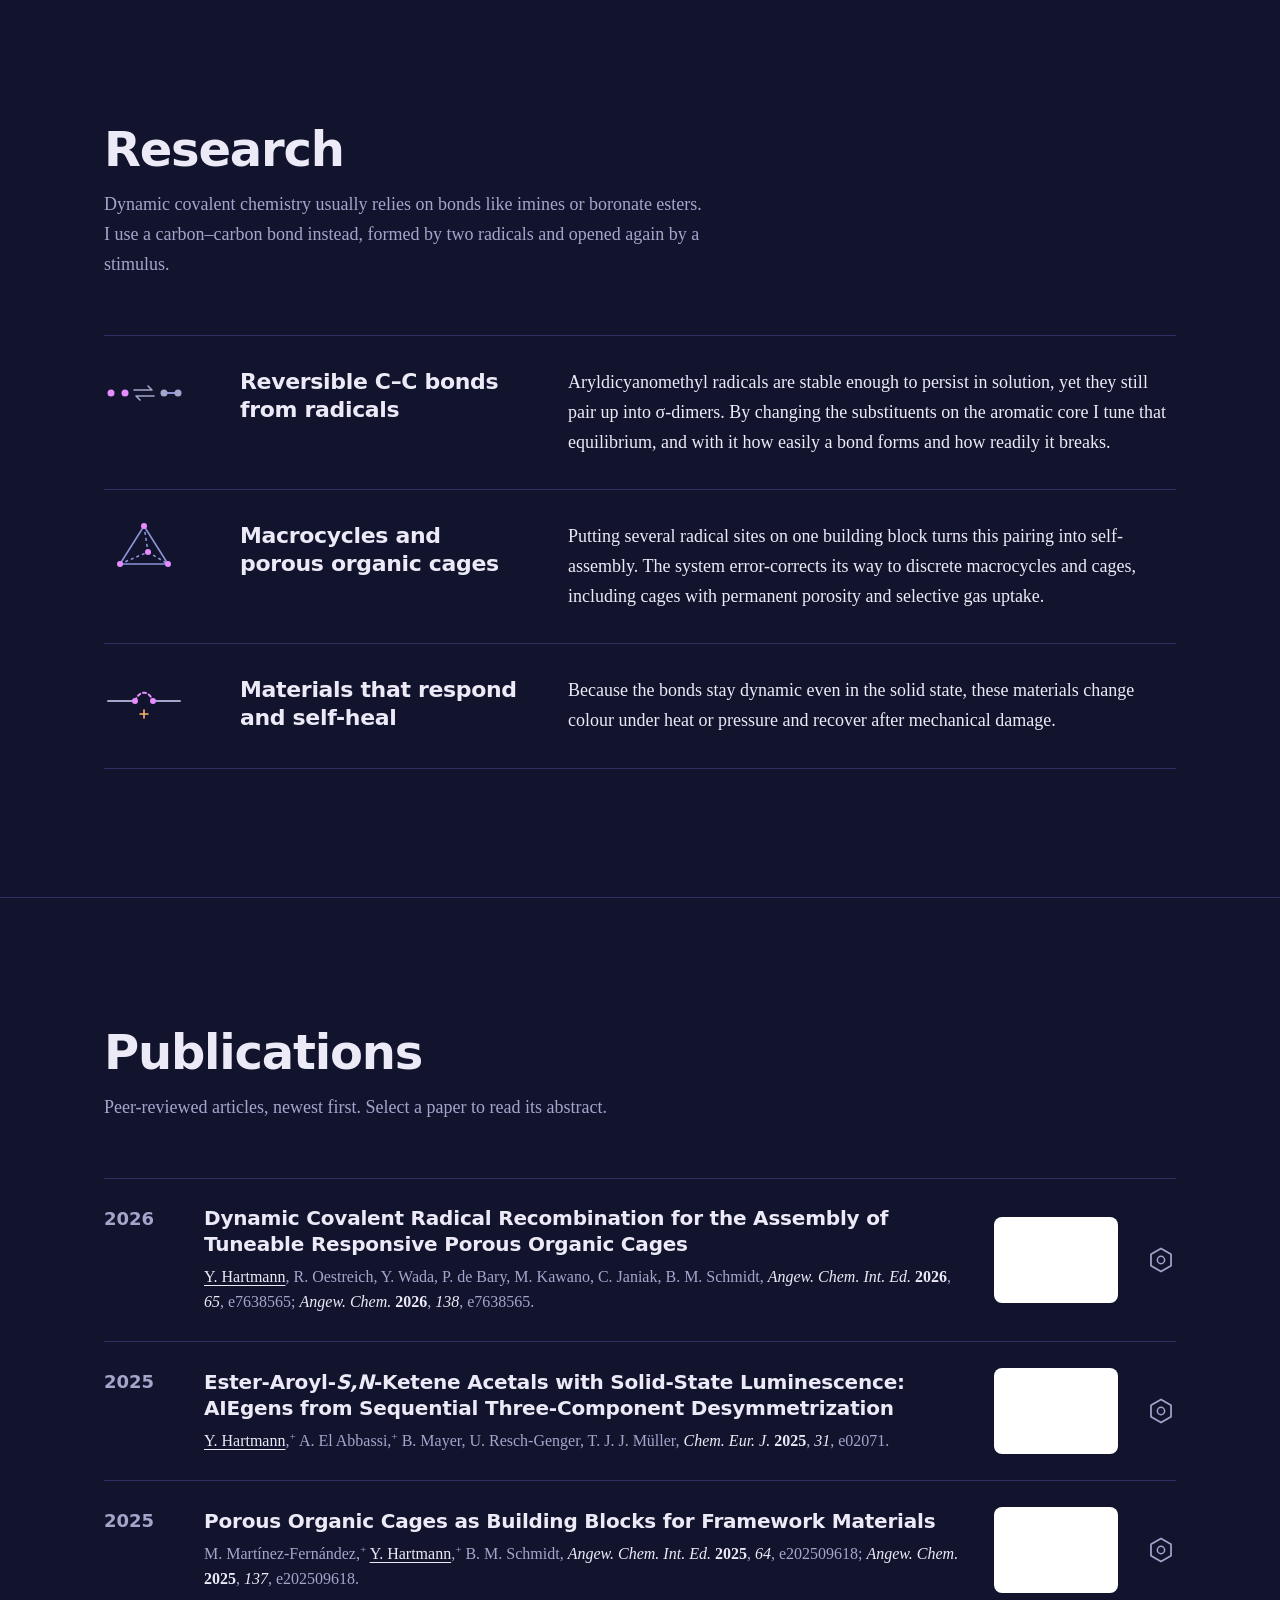
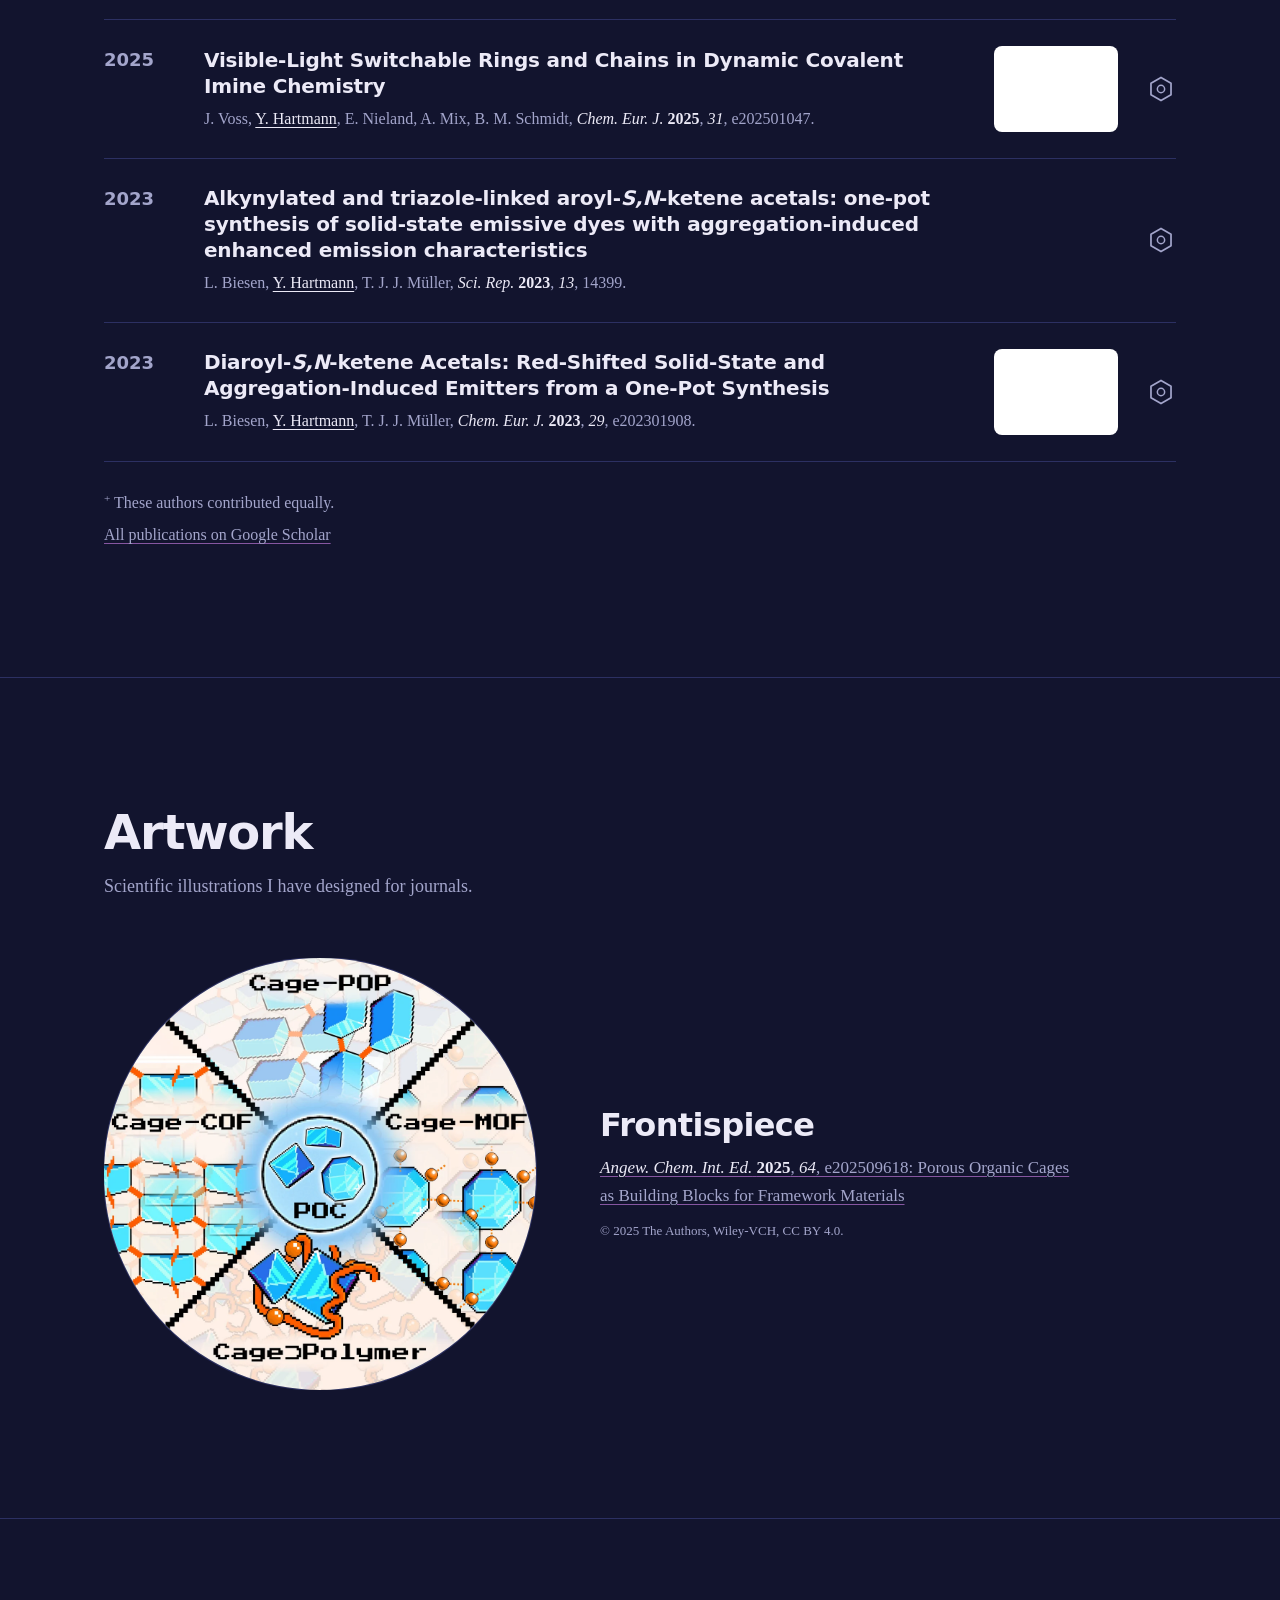
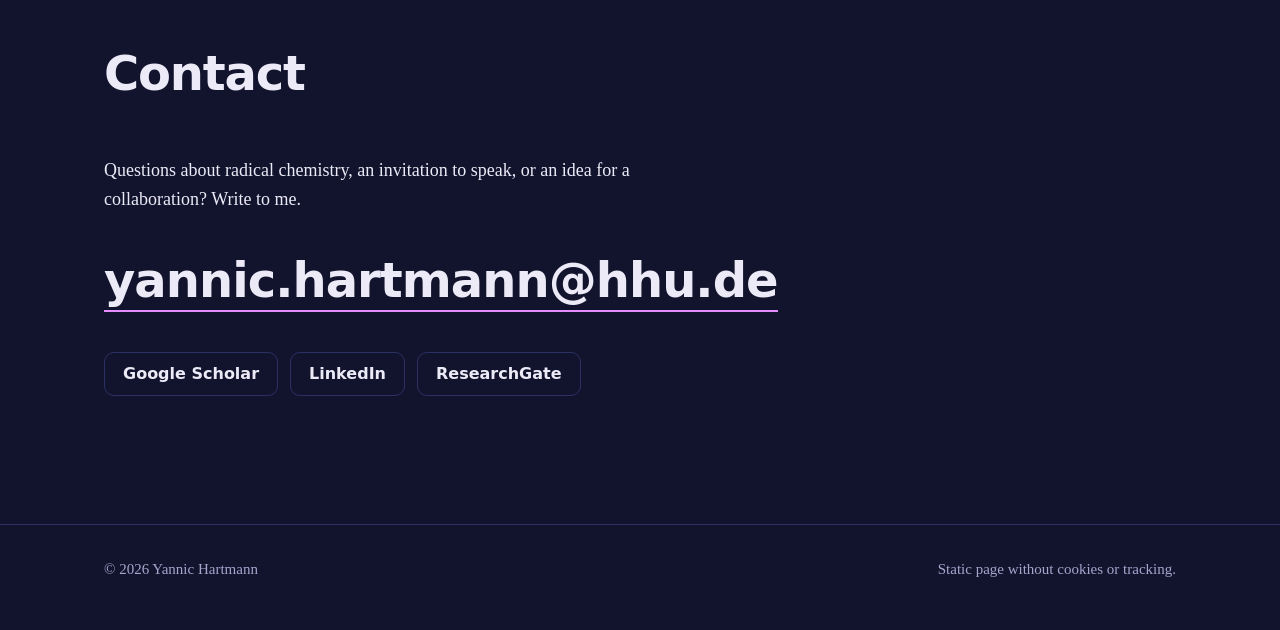
==== commit 58ff7133: "About: tighter portrait crop, text, portrait and facts in one row Co-Authored-By: Claude Opus 5.5 <n" ====
--- a/index.html
+++ b/index.html
@@ -91,15 +91,13 @@
           <p data-i18n="about.p2">In my PhD I develop novel organic materials through dynamic carbon–carbon bond formation, based on the reversible recombination of persistent radicals. Because these bonds can open and close again, the materials respond to external stimuli, a route towards a new generation of adaptive, stimuli-responsive materials.</p>
           <a class="btn-fill" href="cv/CV_Hartmann_Yannic.pdf" target="_blank" rel="noopener" data-i18n="about.cv">CV (PDF)</a>
         </div>
-        <div class="about-side">
-          <img class="portrait" src="assets/img/portrait.webp" width="300" height="449" alt="Portrait of Yannic Hartmann in the lab" loading="lazy" decoding="async">
+        <img class="portrait" src="assets/img/portrait.webp" width="300" height="360" alt="Portrait of Yannic Hartmann in the lab" loading="lazy" decoding="async">
         <dl class="facts">
           <div><dt data-i18n="facts.pos">Position</dt><dd data-i18n="facts.posV">Doctoral researcher</dd></div>
           <div><dt data-i18n="facts.group">Research group</dt><dd><a href="https://www.supramolekularechemie.hhu.de/en/" data-i18n="facts.groupV">Supramolecular Chemistry, Dr. Bernd M. Schmidt</a></dd></div>
           <div><dt data-i18n="facts.inst">Institution</dt><dd data-i18n="facts.instV">Heinrich Heine University Düsseldorf, Germany</dd></div>
           <div><dt data-i18n="facts.fund">Funding</dt><dd data-i18n="facts.fundV">Kekulé Fellowship, Fonds der Chemischen Industrie</dd></div>
         </dl>
-        </div>
       </div>
     </div>
   </section>
--- a/assets/site.css
+++ b/assets/site.css
@@ -151,7 +151,14 @@
 
 /* About */
 .about-grid { display: grid; gap: 48px; }
-@media (min-width: 900px) { .about-grid { grid-template-columns: minmax(0, 7fr) minmax(0, 4fr); gap: 72px; } }
+@media (min-width: 700px) {
+  .about-grid { grid-template-columns: 13rem minmax(0, 1fr); gap: 40px 48px; align-items: start; }
+  .about-text { grid-column: 1 / -1; }
+}
+@media (min-width: 1100px) {
+  .about-grid { grid-template-columns: minmax(0, 1fr) 13rem 15rem; gap: 56px; }
+  .about-text { grid-column: auto; }
+}
 .about-text { max-width: var(--measure); }
 .facts { margin: 0; display: grid; gap: 22px; align-content: start; font-size: 1rem; }
 .facts dt { font-family: var(--display); color: var(--muted); font-size: 0.875rem; margin-bottom: 2px; }
@@ -273,11 +280,10 @@
 .site-footer { border-top: 1px solid var(--line); padding: 32px 0 48px; color: var(--muted); font-size: 0.9375rem; }
 .site-footer .wrap { display: flex; flex-wrap: wrap; justify-content: space-between; gap: 8px 24px; }
 
-/* About: portrait above the facts */
-.about-side { display: grid; gap: 28px; align-content: start; }
+/* About: text, portrait and facts side by side, top-aligned */
 .portrait {
-  display: block; width: min(100%, 240px); height: auto; aspect-ratio: 300 / 449; object-fit: cover;
-  border-radius: 16px; box-shadow: 0 0 0 1px var(--line);
+  display: block; width: 100%; max-width: 15rem; height: auto; aspect-ratio: 5 / 6; object-fit: cover;
+  border-radius: 14px; box-shadow: 0 0 0 1px var(--line);
 }
 
 /* Artwork gallery */
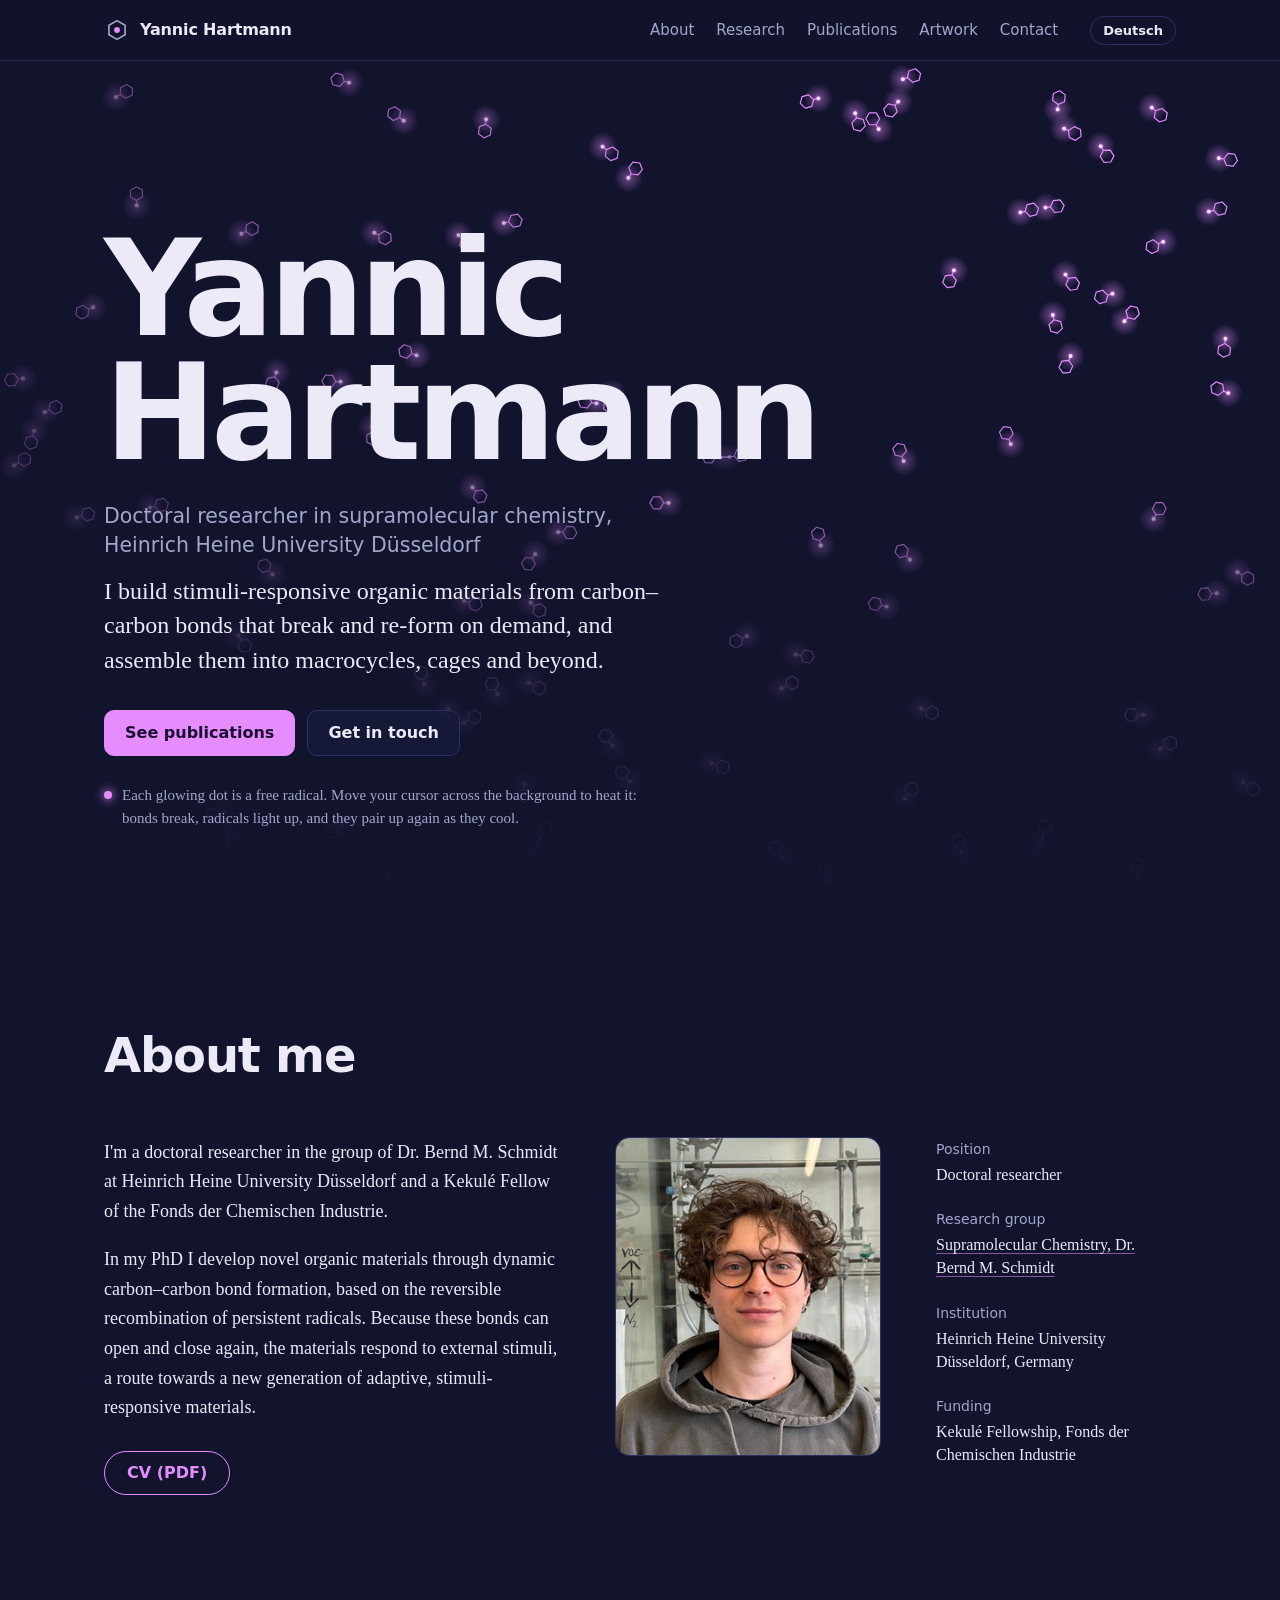
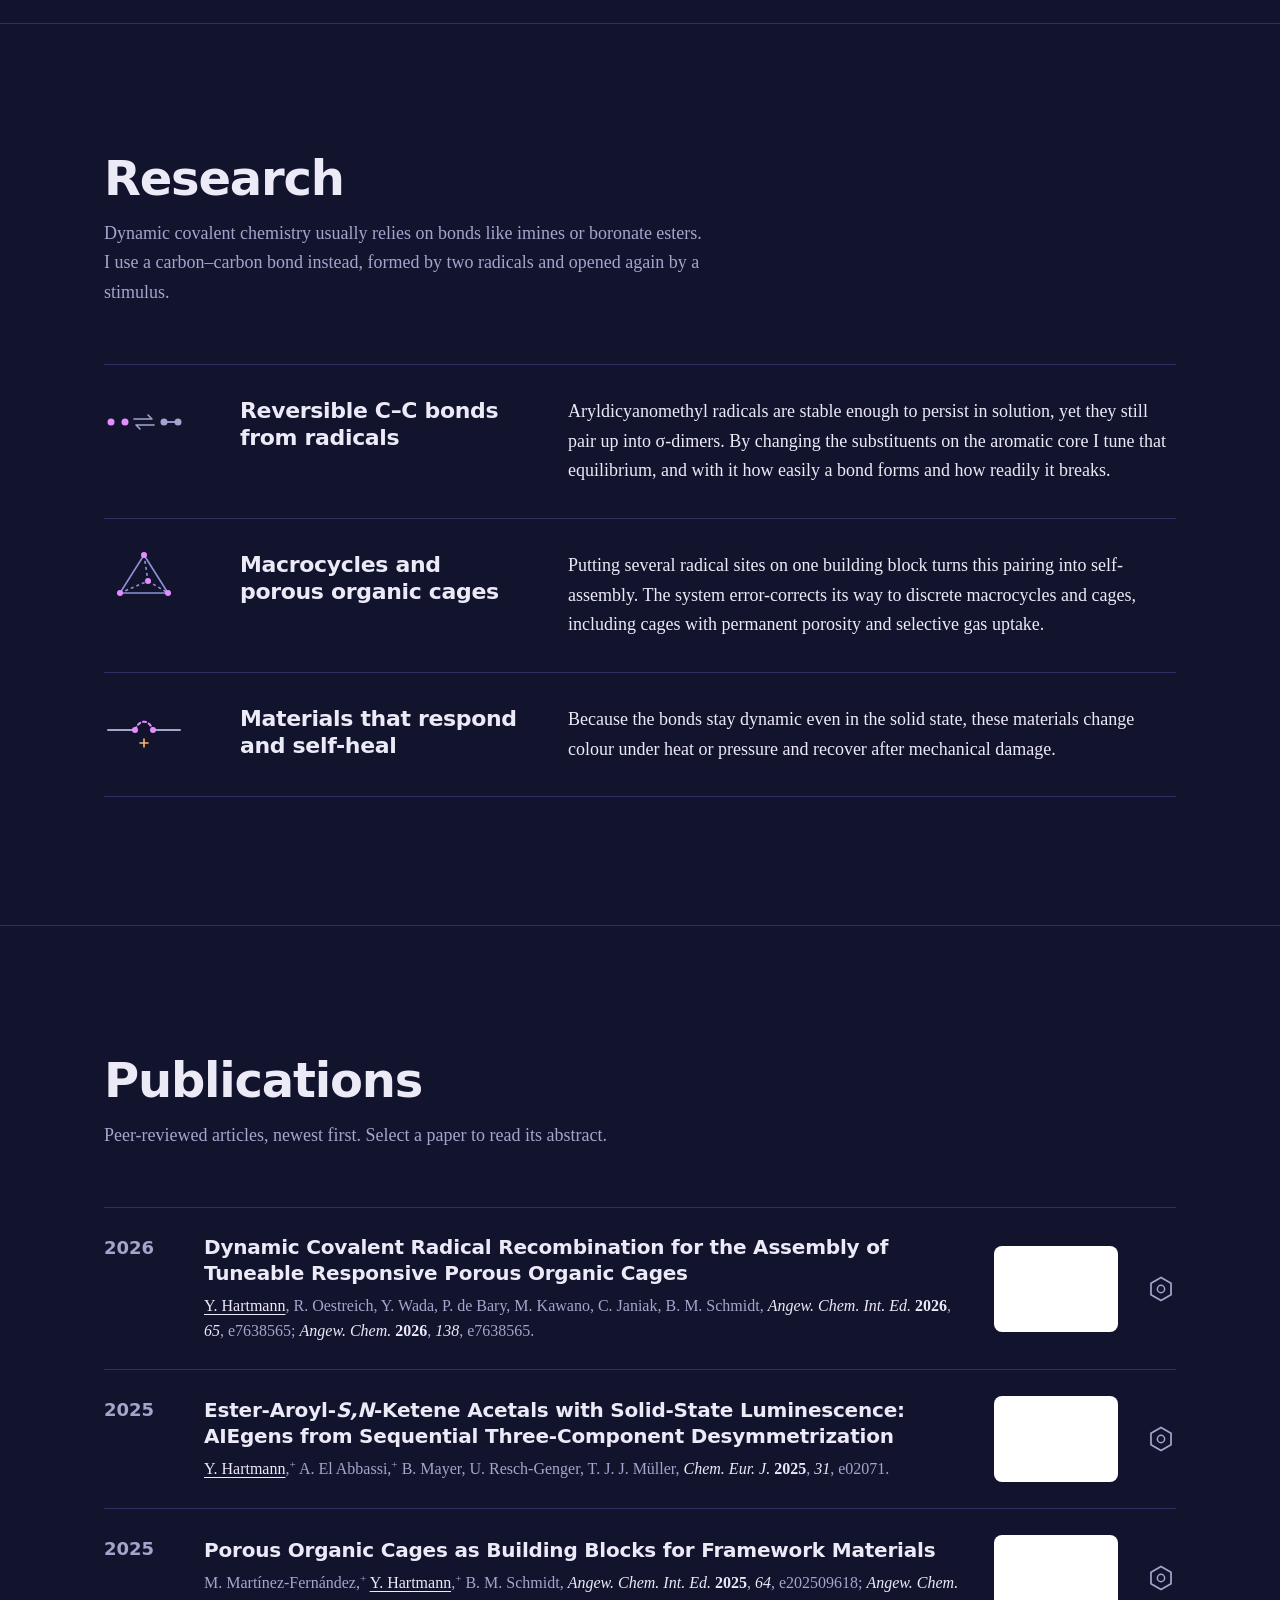
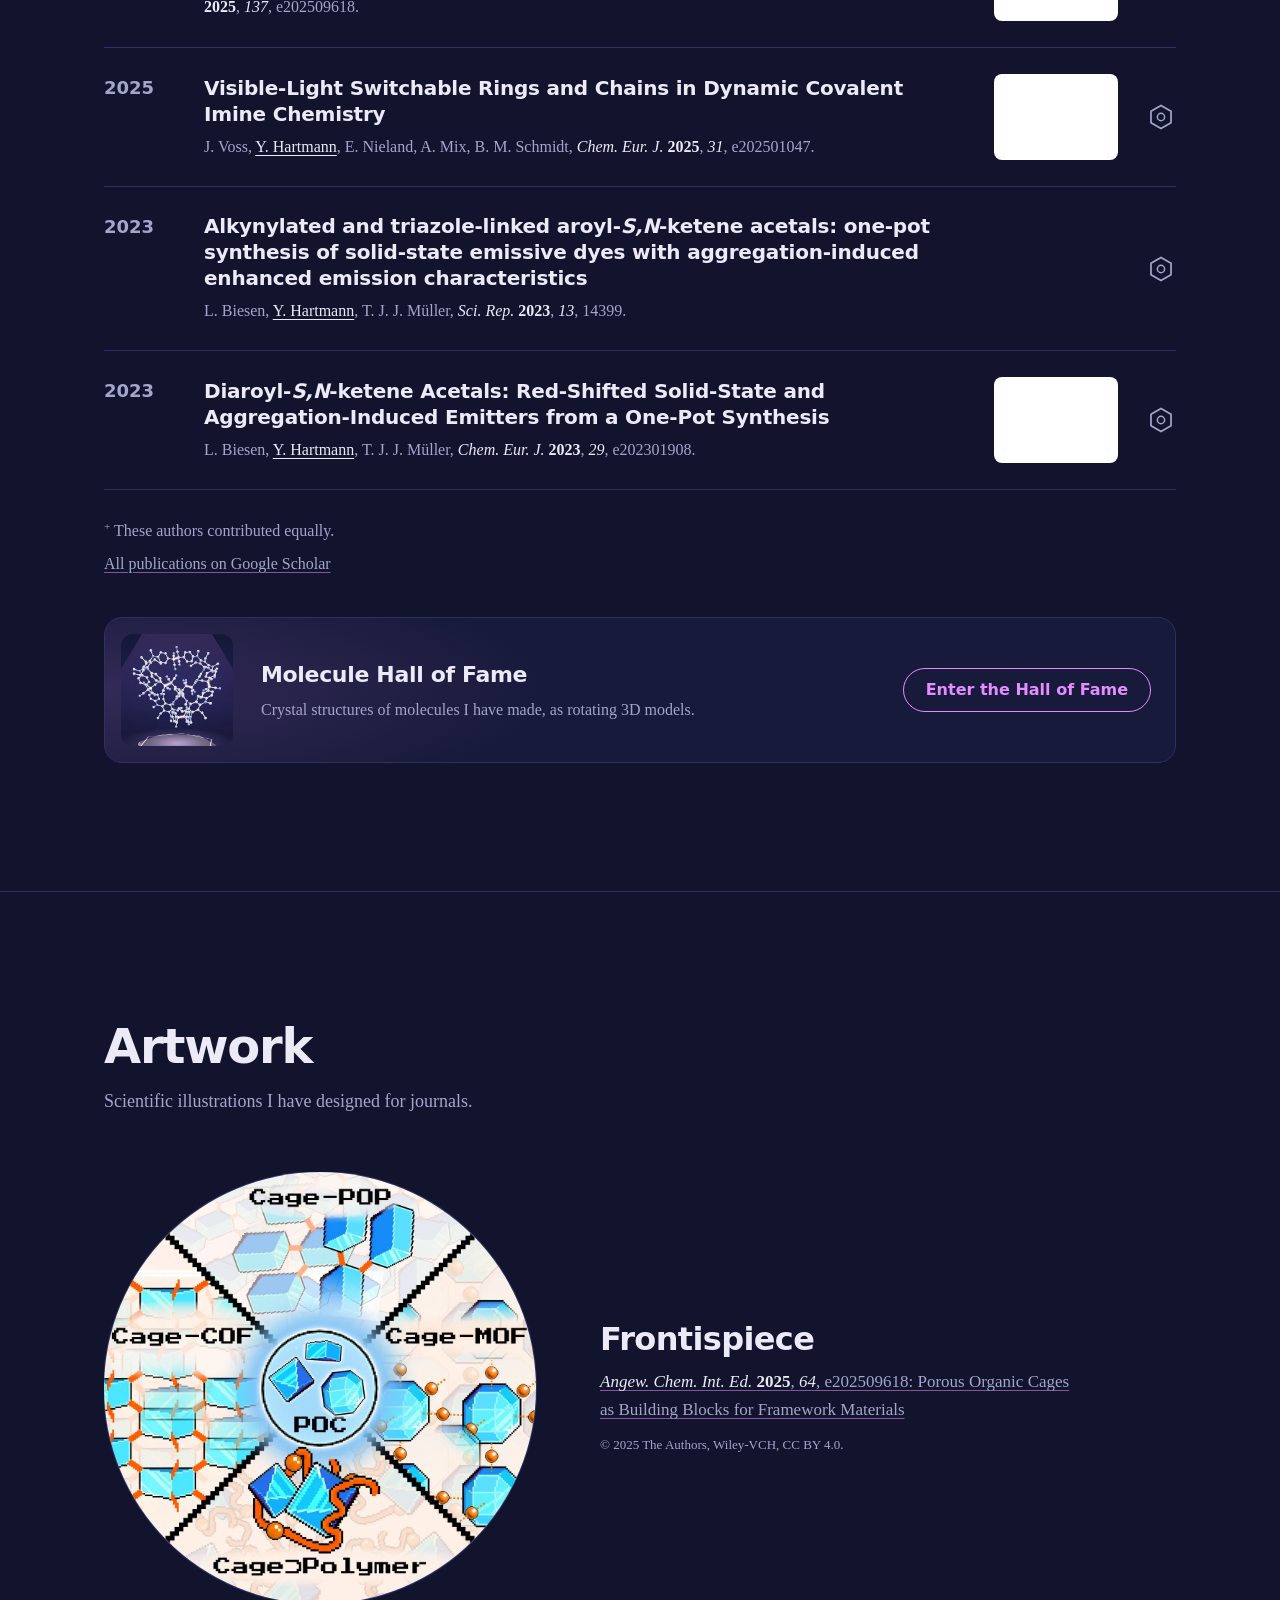
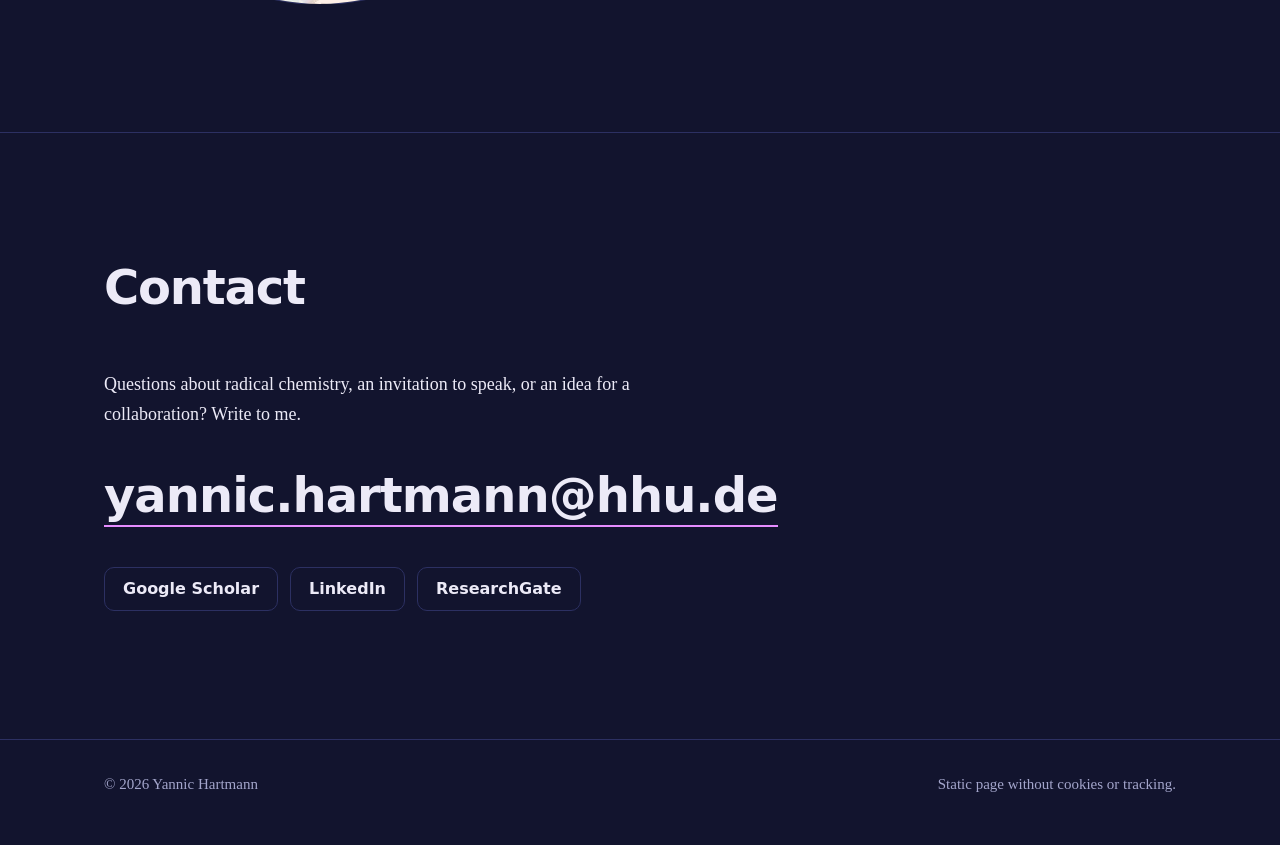
==== commit dc29d79a: "Add Molecule Hall of Fame: cinema-mode 3D viewer of crystal structures - New page /hall-of-fame/ wit" ====
--- a/index.html
+++ b/index.html
@@ -287,6 +287,14 @@
         <span data-i18n="pub.legend"><sup>+</sup> These authors contributed equally.</span>
         <span><a href="https://scholar.google.com/citations?user=TXHZ7csAAAAJ" target="_blank" rel="noopener" data-i18n="pub.scholar">All publications on Google Scholar</a></span>
       </div>
+      <a class="hof-teaser" href="hall-of-fame/">
+        <img src="assets/img/hof-teaser.webp" width="400" height="400" alt="" loading="lazy" decoding="async">
+        <span class="hof-text">
+          <span class="hof-title" data-i18n="hof.title">Molecule Hall of Fame</span>
+          <span class="hof-sub" data-i18n="hof.sub">Crystal structures of molecules I have made, as rotating 3D models.</span>
+        </span>
+        <span class="btn-fill" data-i18n="hof.cta">Enter the Hall of Fame</span>
+      </a>
     </div>
   </section>
 
@@ -349,6 +357,9 @@
     "nav.pubs": "Publikationen",
     "nav.contact": "Kontakt",
     "nav.art": "Illustrationen",
+    "hof.title": "Molekül-Hall-of-Fame",
+    "hof.sub": "Kristallstrukturen von Molekülen, die ich synthetisiert habe, als drehbare 3D-Modelle.",
+    "hof.cta": "Zur Hall of Fame",
     "art.h": "Illustrationen",
     "art.intro": "Wissenschaftliche Illustrationen, die ich für Fachzeitschriften gestaltet habe.",
     "art.t1": "Frontispiz",
--- a/assets/site.css
+++ b/assets/site.css
@@ -152,11 +152,11 @@
 /* About */
 .about-grid { display: grid; gap: 48px; }
 @media (min-width: 700px) {
-  .about-grid { grid-template-columns: 13rem minmax(0, 1fr); gap: 40px 48px; align-items: start; }
+  .about-grid { grid-template-columns: 16rem minmax(0, 1fr); gap: 40px 48px; align-items: start; }
   .about-text { grid-column: 1 / -1; }
 }
 @media (min-width: 1100px) {
-  .about-grid { grid-template-columns: minmax(0, 1fr) 13rem 15rem; gap: 56px; }
+  .about-grid { grid-template-columns: minmax(0, 1fr) 16.5rem 15rem; gap: 56px; }
   .about-text { grid-column: auto; }
 }
 .about-text { max-width: var(--measure); }
@@ -282,7 +282,7 @@
 
 /* About: text, portrait and facts side by side, top-aligned */
 .portrait {
-  display: block; width: 100%; max-width: 15rem; height: auto; aspect-ratio: 5 / 6; object-fit: cover;
+  display: block; width: 100%; max-width: 16.5rem; height: auto; aspect-ratio: 5 / 6; object-fit: cover;
   border-radius: 14px; box-shadow: 0 0 0 1px var(--line);
 }
 
@@ -316,3 +316,24 @@
 .gal-dots { display: flex; gap: 8px; }
 .gal-dot { width: 8px; height: 8px; padding: 0; border-radius: 50%; border: 0; background: var(--line); cursor: pointer; }
 .gal-dot[aria-current="true"] { background: var(--radical); box-shadow: 0 0 8px var(--radical); }
+
+/* Teaser linking to the Molecule Hall of Fame */
+.hof-teaser {
+  margin-top: 40px; display: grid; grid-template-columns: 112px minmax(0, 1fr) auto; gap: 16px 28px; align-items: center;
+  padding: 16px 24px 16px 16px; border: 1px solid var(--line); border-radius: 18px; text-decoration: none;
+  background: radial-gradient(ellipse 60% 120% at 0% 50%, color-mix(in srgb, var(--radical) 14%, transparent), transparent 70%), var(--night-2);
+  transition: border-color .25s ease;
+}
+.hof-teaser:hover, .hof-teaser:focus-visible { border-color: color-mix(in srgb, var(--radical) 60%, transparent); }
+.hof-teaser img { width: 112px; height: 112px; border-radius: 12px; object-fit: cover; display: block; }
+.hof-text { display: grid; gap: 4px; }
+.hof-title { font-family: var(--display); font-weight: 650; font-size: 1.375rem; letter-spacing: -0.015em; }
+.hof-sub { color: var(--muted); font-size: 1rem; }
+.hof-teaser .btn-fill { margin-top: 0; }
+.hof-teaser:hover .btn-fill, .hof-teaser:focus-visible .btn-fill { color: var(--on); }
+.hof-teaser:hover .btn-fill::before, .hof-teaser:focus-visible .btn-fill::before { top: -40%; }
+@media (max-width: 700px) {
+  .hof-teaser { grid-template-columns: 88px minmax(0, 1fr); }
+  .hof-teaser img { width: 88px; height: 88px; }
+  .hof-teaser .btn-fill { grid-column: 1 / -1; justify-self: start; }
+}
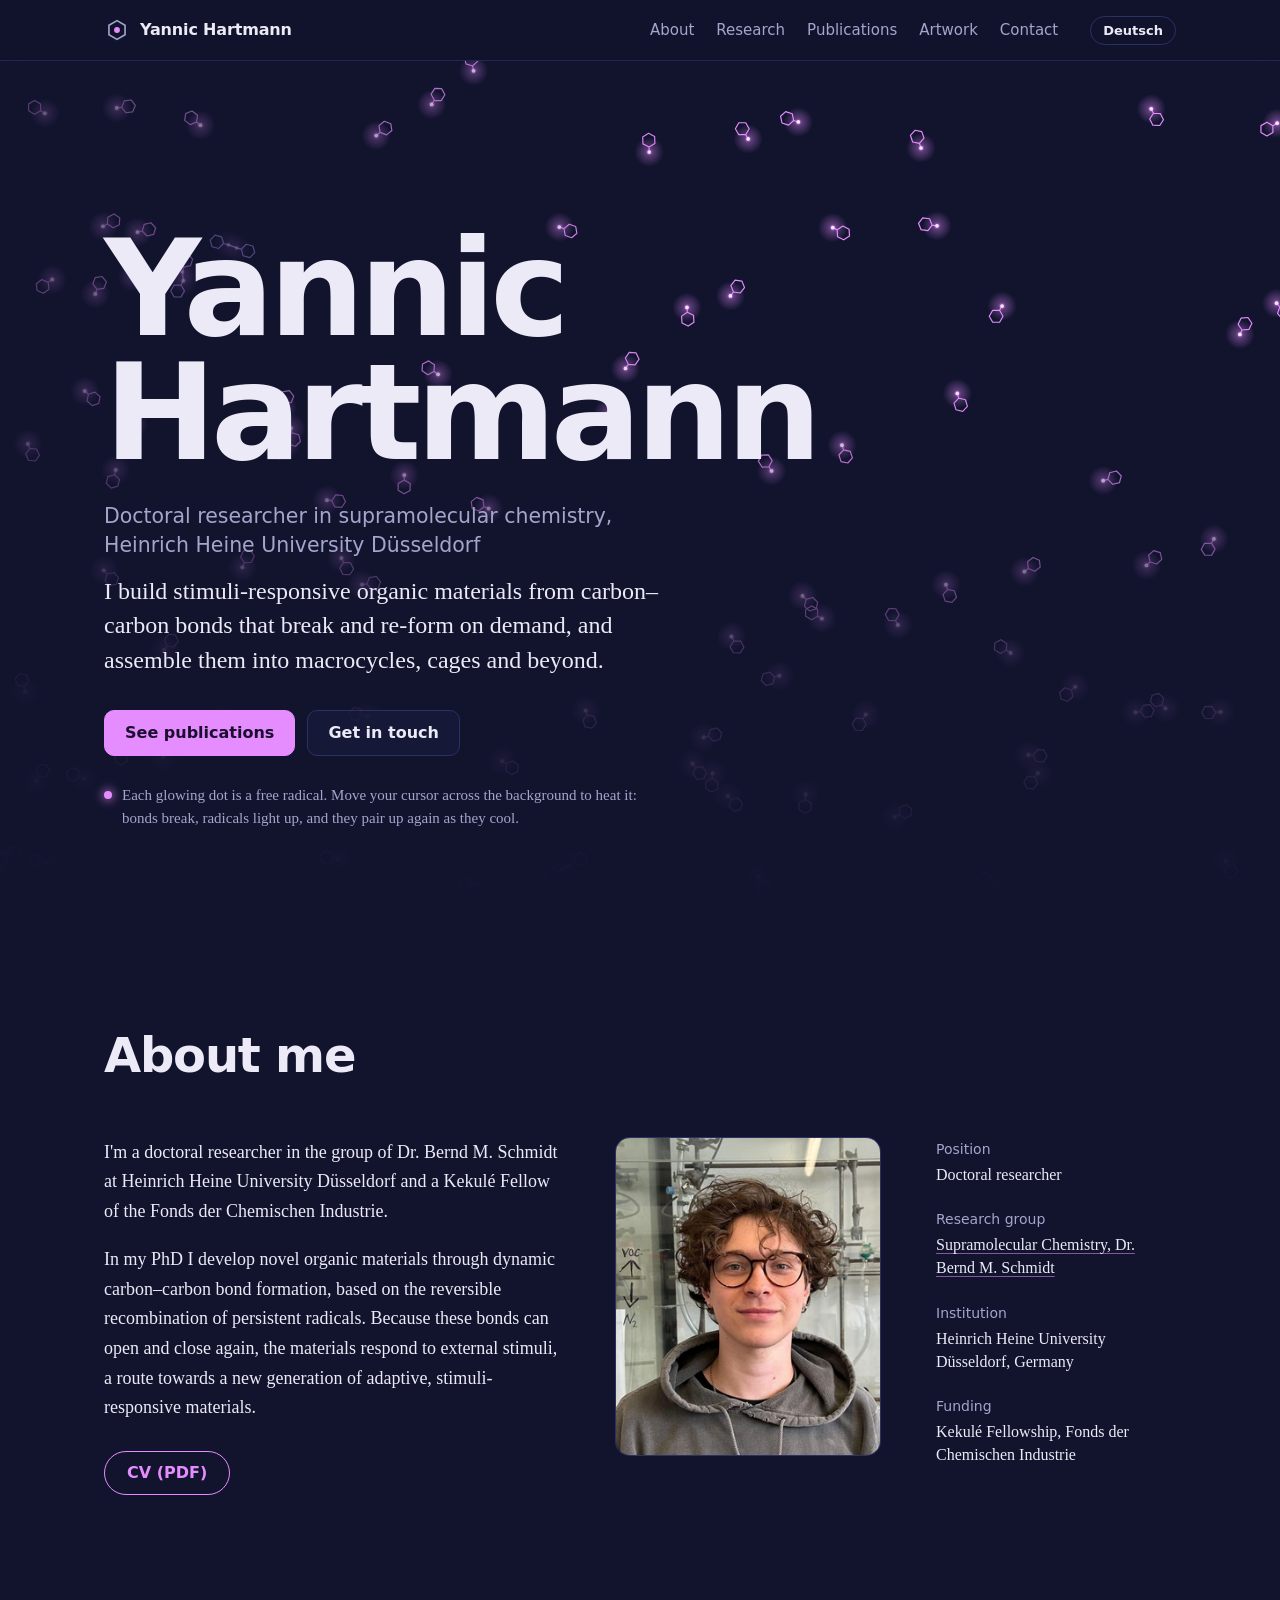
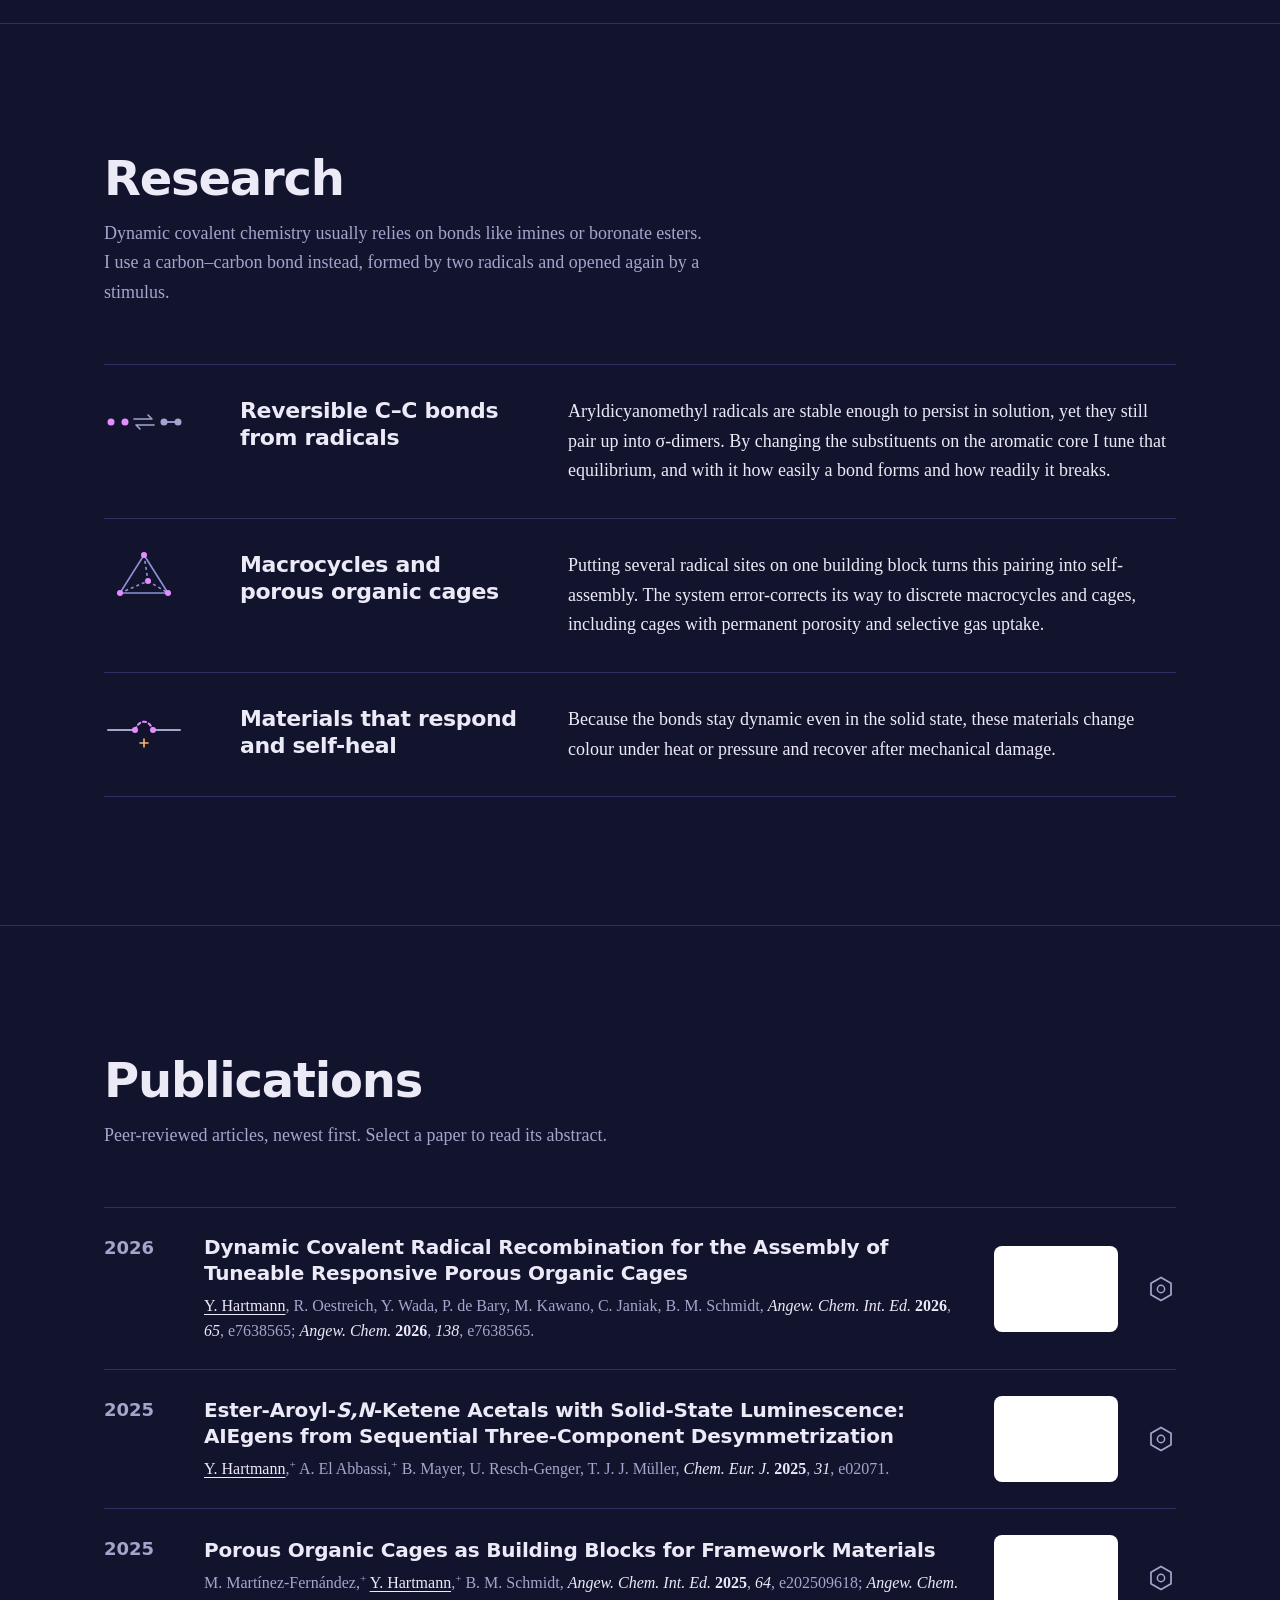
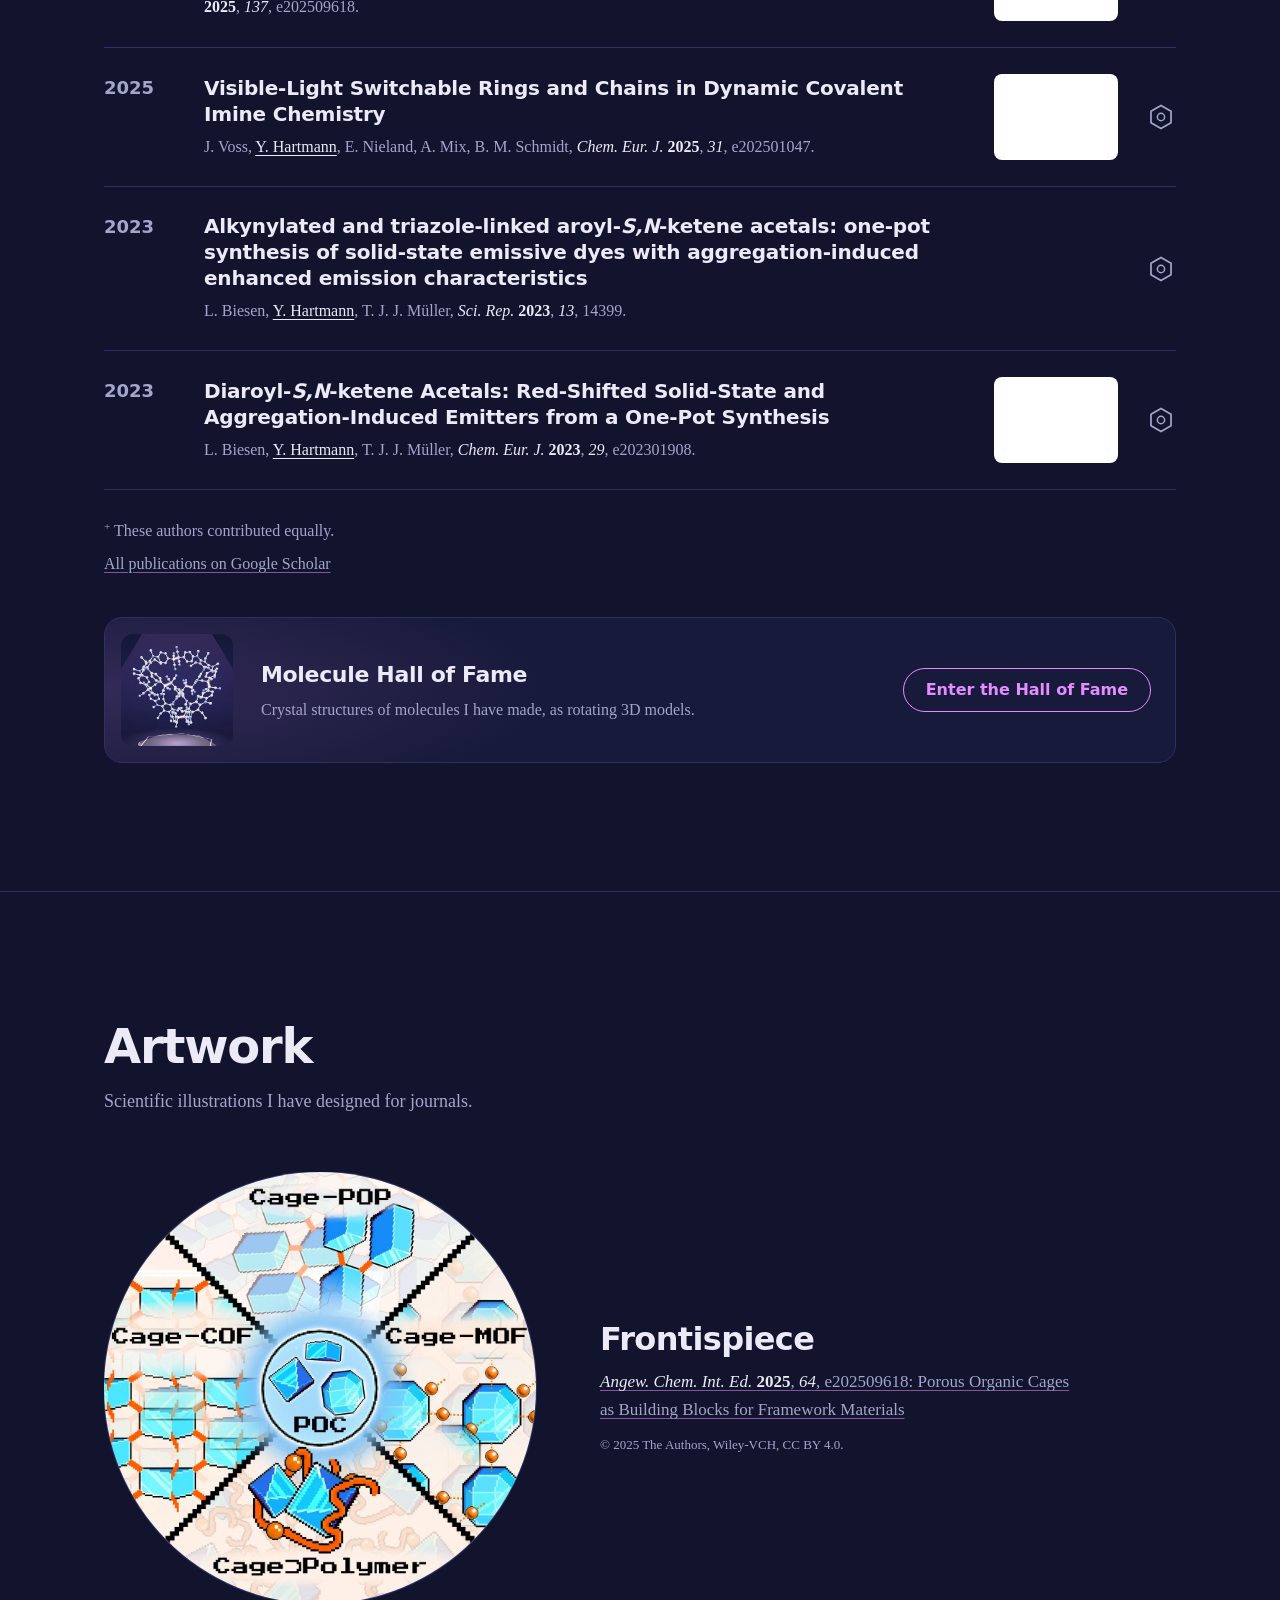
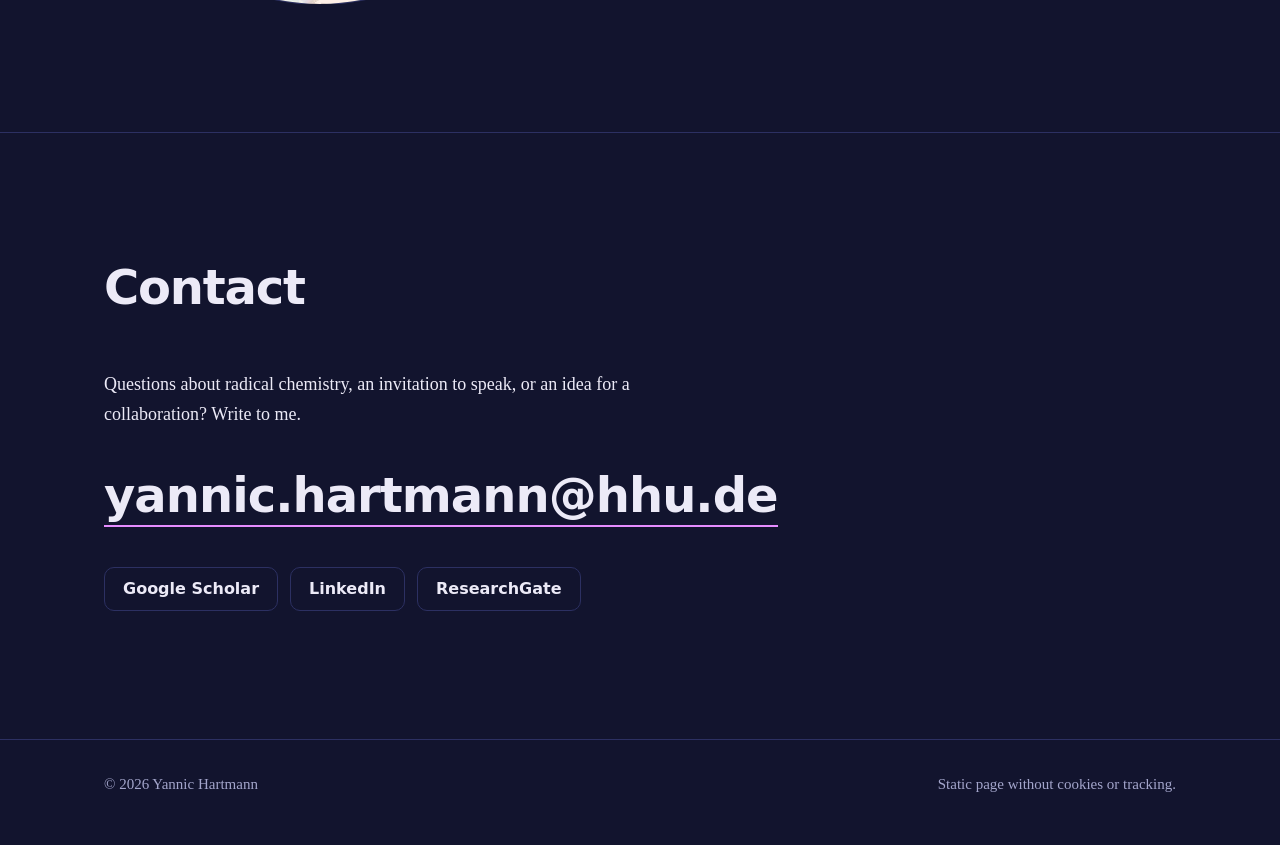
==== commit 6ed6190c: "Add Google Search Console verification tag Co-Authored-By: Claude Opus 5.5 <noreply@anthropic.com> C" ====
--- a/index.html
+++ b/index.html
@@ -11,6 +11,7 @@
 <meta property="og:description" content="Stimuli-responsive organic materials, macrocycles and porous cages built from reversible carbon–carbon bonds.">
 <meta name="theme-color" content="#12142e">
 <link rel="canonical" href="https://yannic-hartmann.github.io/">
+<meta name="google-site-verification" content="RNhxCNEYktkDCu35jB8ZeIINixwdyIVAm4VeUUe32A8">
 <meta property="og:url" content="https://yannic-hartmann.github.io/">
 <meta property="og:site_name" content="Yannic Hartmann">
 <meta property="og:image" content="https://yannic-hartmann.github.io/assets/og-image.png">
